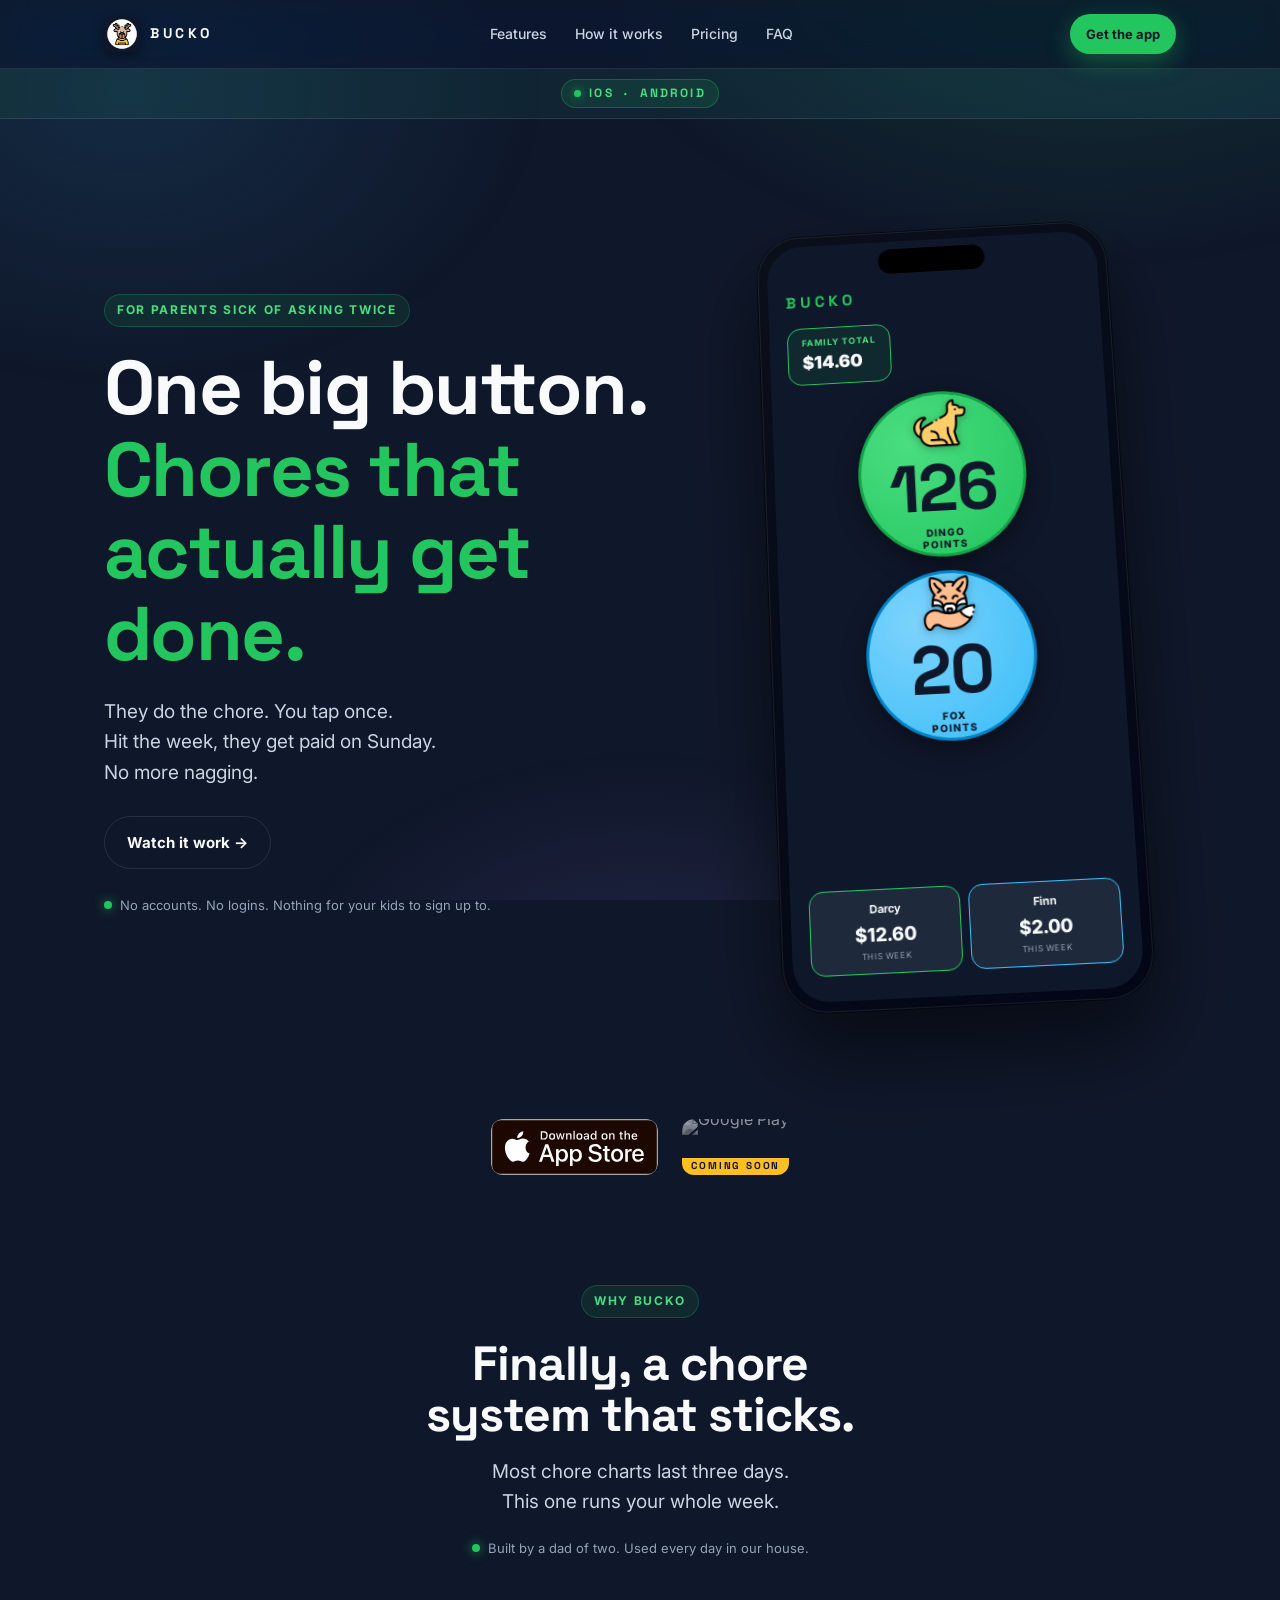
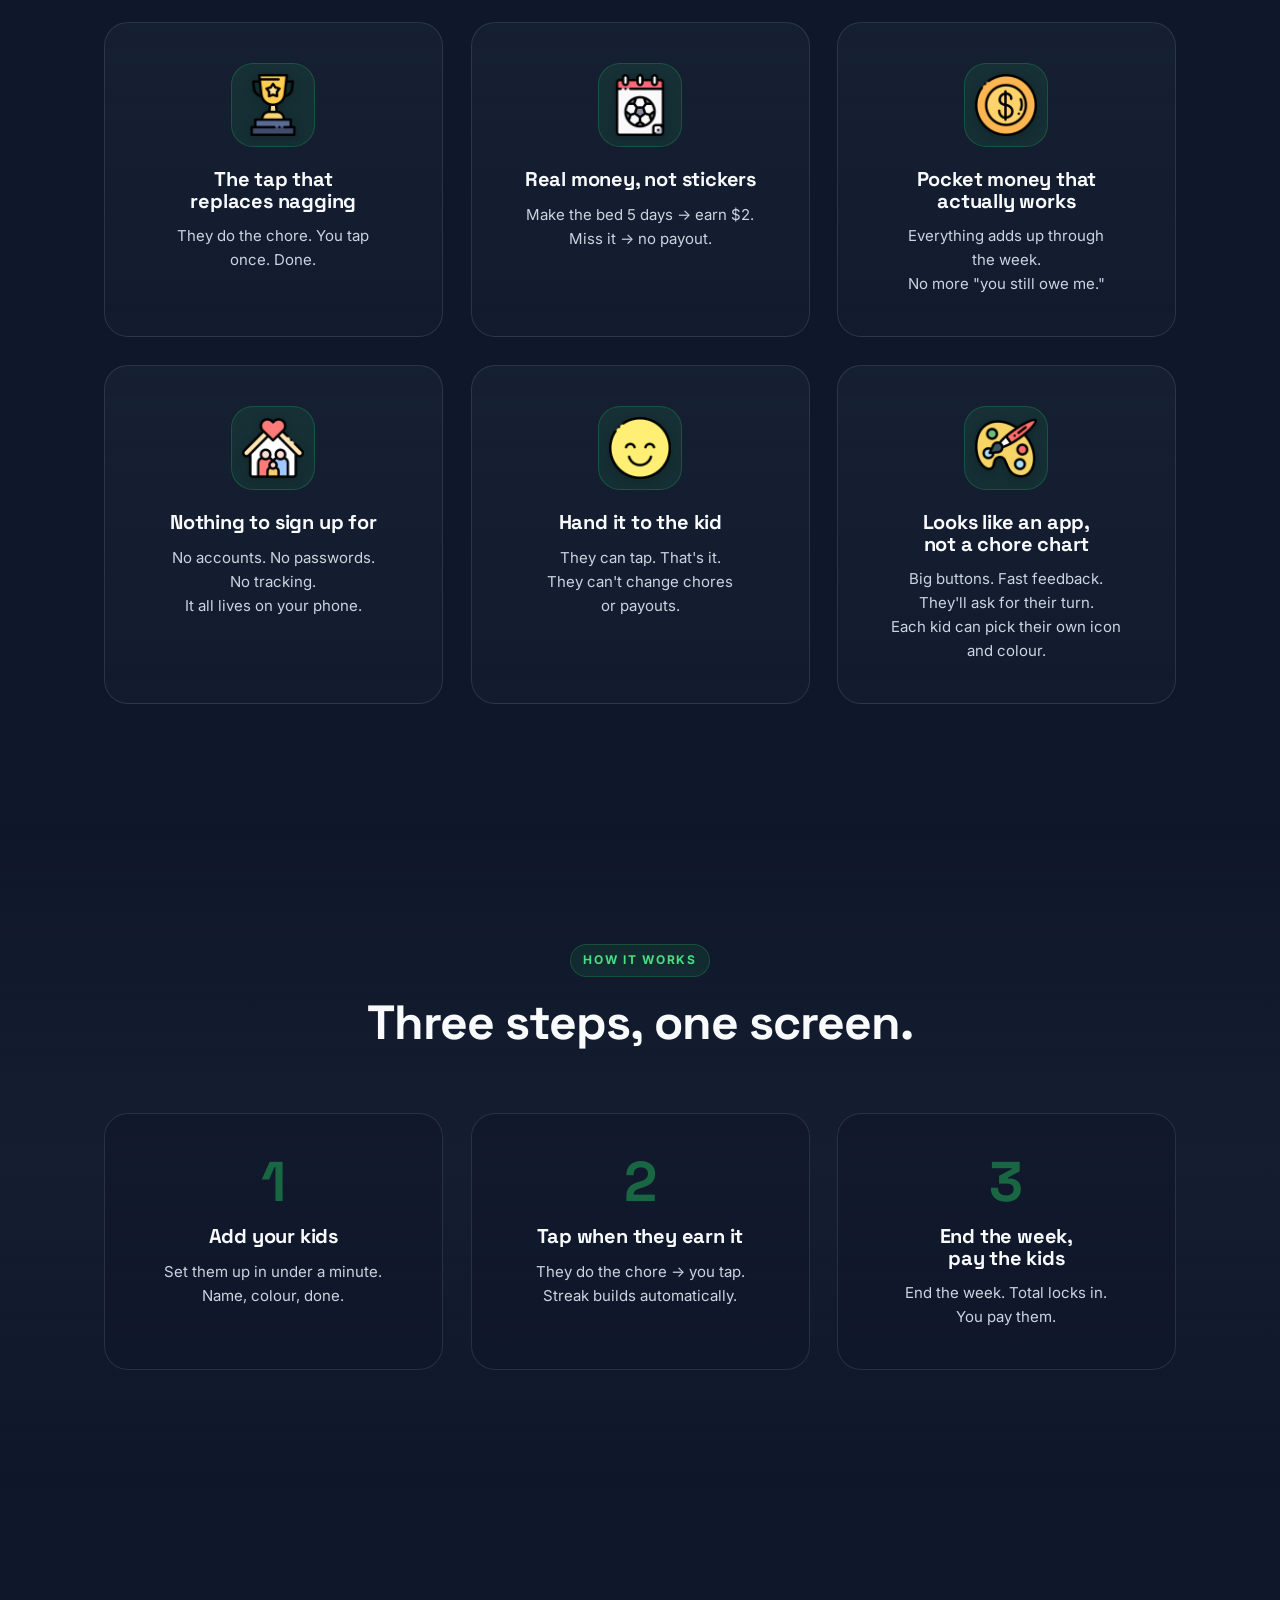
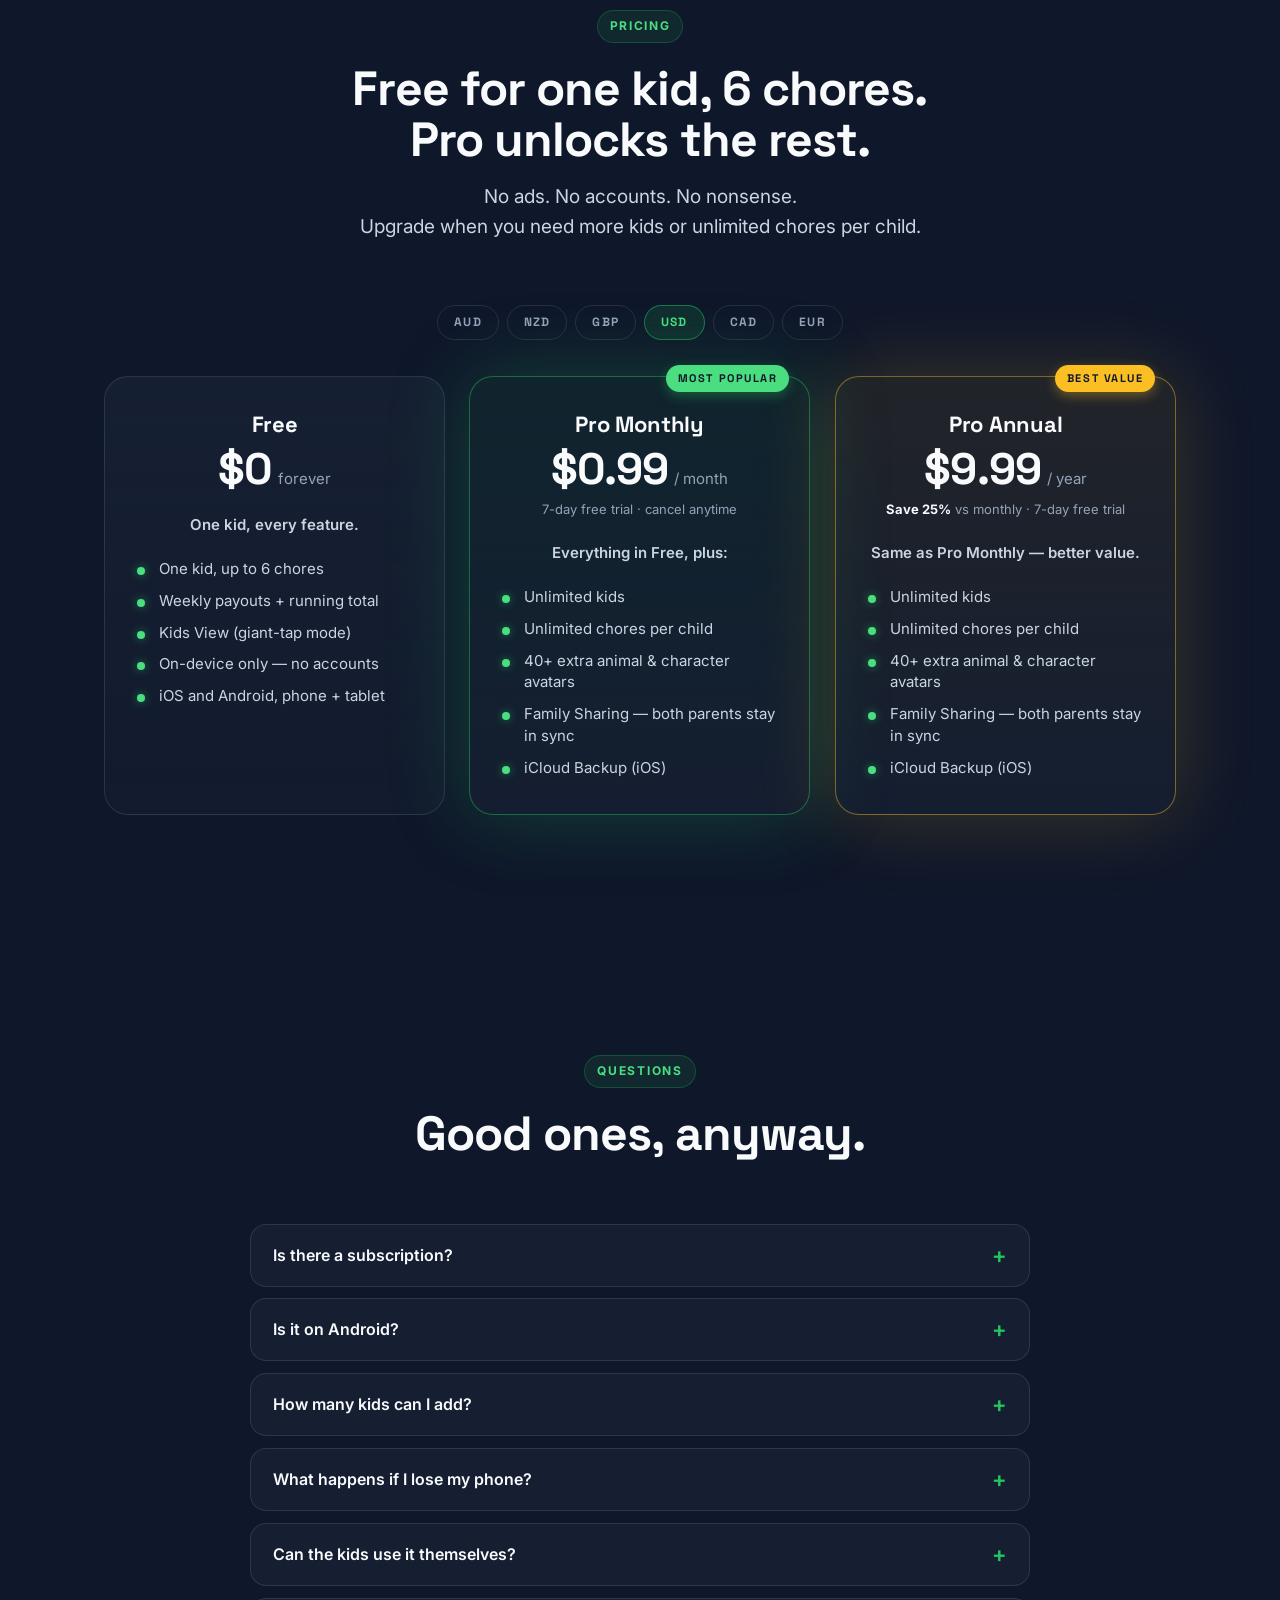
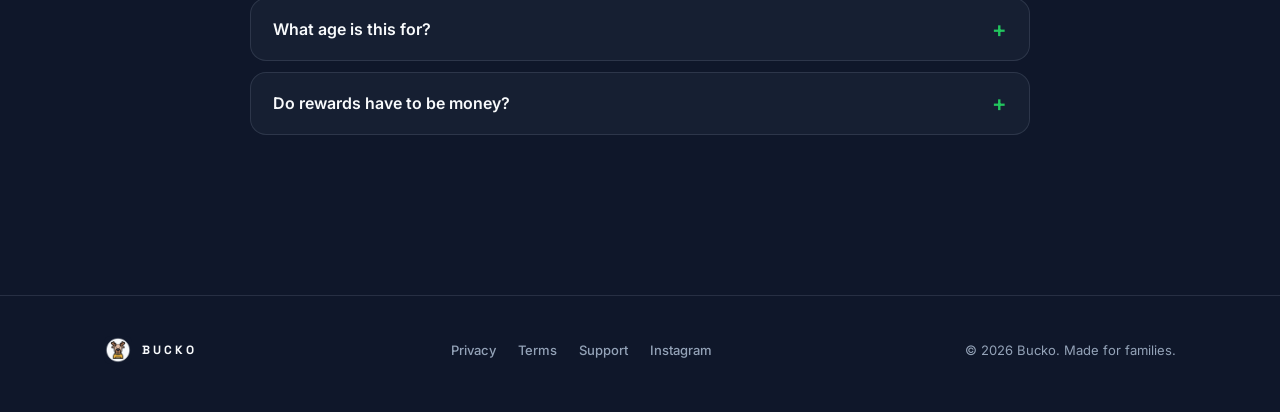
==== index.html @ 143bef23 "Build 17: App Store is live — wire download button to real URL - Hero App Store badge is now a live " ====
<!doctype html>
<html lang="en">
<head>
  <meta charset="utf-8" />
  <meta name="viewport" content="width=device-width,initial-scale=1" />
  <meta name="theme-color" content="#0F172A" />
  <title>Bucko — Kids push back. Bucko makes them line up.</title>
  <meta name="description" content="Kids push back on every chore. Bucko turns the weekly fight into a game they want to play — one giant tap, real pocket money on Sunday, zero nagging." />

  <!-- Open Graph -->
  <meta property="og:title" content="Bucko — Kids push back. Bucko makes them line up." />
  <meta property="og:description" content="Turn the weekly chore fight into a game your kids actually want to play. One tap, real pocket money, no more nagging." />
  <meta property="og:image" content="https://getbucko.com/assets/icon.png" />
  <meta property="og:url" content="https://getbucko.com" />
  <meta property="og:type" content="website" />
  <meta name="twitter:card" content="summary_large_image" />

  <link rel="icon" type="image/png" href="assets/favicon.png" />
  <link rel="apple-touch-icon" href="assets/icon.png" />
  <link rel="preconnect" href="https://fonts.googleapis.com" />
  <link rel="preconnect" href="https://fonts.gstatic.com" crossorigin />
  <link href="https://fonts.googleapis.com/css2?family=Inter:wght@400;500;600;700;800;900&family=Space+Grotesk:wght@600;700&display=swap" rel="stylesheet" />
  <link rel="stylesheet" href="styles.css" />
</head>
<body>
  <header class="nav">
    <div class="wrap nav-inner">
      <a href="#" class="brand">
        <img src="assets/icon.png" alt="" width="36" height="36" />
        <span>BUCKO</span>
      </a>
      <nav class="nav-links" aria-label="Primary">
        <a href="#features">Features</a>
        <a href="#how">How it works</a>
        <a href="#pricing">Pricing</a>
        <a href="#faq">FAQ</a>
      </nav>
      <a href="#download" class="btn btn-primary btn-small">Get the app</a>
    </div>
  </header>

  <!-- iOS + Android pill banner -->
  <div class="platform-strip" aria-label="Available on iOS and Android">
    <div class="wrap platform-strip-inner">
      <span class="platform-pill"><span class="platform-pill-dot"></span>iOS &nbsp;·&nbsp; Android</span>
    </div>
  </div>

  <!-- Hero -->
  <section class="hero">
    <div class="wrap hero-inner">
      <div class="hero-copy reveal">
        <span class="eyebrow">For parents sick of asking twice</span>
        <h1>
          One big button.<br />
          <span class="accent">Chores that actually get done.</span>
        </h1>
        <p class="lede">
          They do the chore. You tap once.<br />
          Hit the week, they get paid on Sunday.<br />
          No more nagging.
        </p>
        <div class="hero-actions">
          <a href="#how" class="btn btn-ghost">Watch it work →</a>
        </div>
        <div class="trust-row">
          <span class="dot"></span>
          <span>No accounts. No logins. Nothing for your kids to sign up to.</span>
        </div>
      </div>

      <div class="hero-visual reveal" aria-hidden="true">
        <div class="phone">
          <div class="phone-notch"></div>
          <div class="phone-screen">
            <div class="phone-brand">BUCKO</div>
            <div class="phone-total">
              <span class="label">Family total</span>
              <span class="amount">$14.60</span>
            </div>

            <div class="big-btn big-btn-a">
              <img class="big-btn-icon" src="assets/ico-dog.png" alt="" aria-hidden="true" />
              <div class="big-btn-count" data-count="126">0</div>
              <div class="big-btn-label">DINGO<br/>POINTS</div>
            </div>
            <div class="big-btn big-btn-b">
              <img class="big-btn-icon" src="assets/ico-fox.png" alt="" aria-hidden="true" />
              <div class="big-btn-count" data-count="20">0</div>
              <div class="big-btn-label">FOX<br/>POINTS</div>
            </div>

            <div class="phone-cards">
              <div class="kid-card kid-card-a">
                <div class="kid-card-head">Darcy</div>
                <div class="kid-card-amt">$12.60</div>
                <div class="kid-card-lbl">this week</div>
              </div>
              <div class="kid-card kid-card-b">
                <div class="kid-card-head">Finn</div>
                <div class="kid-card-amt">$2.00</div>
                <div class="kid-card-lbl">this week</div>
              </div>
            </div>
          </div>
        </div>
      </div>
    </div>

    <div class="wrap hero-badges reveal" id="download">
      <a class="badge-wrap" href="https://bit.ly/4es2STp" target="_blank" rel="noopener" aria-label="Download on the App Store">
        <img class="badge-img" src="assets/appstore-badge.svg" alt="Download on the App Store" height="56" />
      </a>
      <div class="badge-wrap coming" aria-label="Coming soon to Google Play">
        <img class="badge-img" src="https://upload.wikimedia.org/wikipedia/commons/7/78/Google_Play_Store_badge_EN.svg" alt="Google Play" height="56" />
        <div class="coming-banner">COMING SOON</div>
      </div>
    </div>
  </section>

  <!-- Features -->
  <section id="features" class="section features">
    <div class="wrap">
      <div class="section-head reveal">
        <span class="eyebrow">Why Bucko</span>
        <h2>Finally, a chore system that sticks.</h2>
        <p class="lede">
          Most chore charts last three days.<br />
          This one runs your whole week.
        </p>
        <div class="trust-row">
          <span class="dot"></span>
          <span>Built by a dad of two. Used every day in our house.</span>
        </div>
      </div>
      <div class="feature-grid">
        <article class="feature reveal">
          <div class="feature-icon"><img src="assets/ico-trophy.png" alt="" /></div>
          <h3>The tap that replaces nagging</h3>
          <p>They do the chore. You tap once. Done.</p>
        </article>
        <article class="feature reveal">
          <div class="feature-icon"><img src="assets/ico-calendar.png" alt="" /></div>
          <h3>Real money, not stickers</h3>
          <p>Make the bed 5 days → earn $2.<br />Miss it → no payout.</p>
        </article>
        <article class="feature reveal">
          <div class="feature-icon"><img src="assets/ico-coin.png" alt="" /></div>
          <h3>Pocket money that actually works</h3>
          <p>Everything adds up through the week.<br />No more "you still owe me."</p>
        </article>
        <article class="feature reveal">
          <div class="feature-icon"><img src="assets/ico-home.png" alt="" /></div>
          <h3>Nothing to sign up for</h3>
          <p>No accounts. No passwords. No tracking.<br />It all lives on your phone.</p>
        </article>
        <article class="feature reveal">
          <div class="feature-icon"><img src="assets/ico-happy.png" alt="" /></div>
          <h3>Hand it to the kid</h3>
          <p>They can tap. That's it.<br />They can't change chores or payouts.</p>
        </article>
        <article class="feature reveal">
          <div class="feature-icon"><img src="assets/ico-art.png" alt="" /></div>
          <h3>Looks like an app, not a chore chart</h3>
          <p>Big buttons. Fast feedback.<br />They'll ask for their turn.<br />Each kid can pick their own icon and colour.</p>
        </article>
      </div>
    </div>
  </section>

  <!-- How it works -->
  <section id="how" class="section how">
    <div class="wrap">
      <div class="section-head reveal">
        <span class="eyebrow">How it works</span>
        <h2>Three steps, one screen.</h2>
      </div>

      <div class="steps">
        <div class="step reveal">
          <div class="step-num">1</div>
          <h3>Add your kids</h3>
          <p>Set them up in under a minute.<br />Name, colour, done.</p>
        </div>
        <div class="step reveal">
          <div class="step-num">2</div>
          <h3>Tap when they earn it</h3>
          <p>They do the chore → you tap.<br />Streak builds automatically.</p>
        </div>
        <div class="step reveal">
          <div class="step-num">3</div>
          <h3>End the week, pay the kids</h3>
          <p>End the week. Total locks in.<br />You pay them.</p>
        </div>
      </div>
    </div>
  </section>

  <!-- Pricing -->
  <section id="pricing" class="section pricing">
    <div class="wrap">
      <div class="section-head reveal">
        <span class="eyebrow">Pricing</span>
        <h2>Free for one kid, 6 chores. Pro unlocks the rest.</h2>
        <p class="lede">No ads. No accounts. No nonsense.<br />Upgrade when you need more kids or unlimited chores per child.</p>
      </div>
      <div class="currency-picker" id="currency-picker" role="group" aria-label="Select currency">
        <button class="currency-btn" data-currency="AUD">AUD</button>
        <button class="currency-btn" data-currency="NZD">NZD</button>
        <button class="currency-btn" data-currency="GBP">GBP</button>
        <button class="currency-btn" data-currency="USD">USD</button>
        <button class="currency-btn" data-currency="CAD">CAD</button>
        <button class="currency-btn" data-currency="EUR">EUR</button>
      </div>
      <div class="price-grid price-grid-3">
        <article class="price-card reveal">
          <div class="price-card-head">
            <h3>Free</h3>
            <div class="price">
              <span class="price-amount">$0</span>
              <span class="price-period">forever</span>
            </div>
          </div>
          <p class="price-lede">One kid, every feature.</p>
          <ul class="price-list">
            <li>One kid, up to 6 chores</li>
            <li>Weekly payouts + running total</li>
            <li>Kids View (giant-tap mode)</li>
            <li>On-device only — no accounts</li>
            <li>iOS and Android, phone + tablet</li>
          </ul>
        </article>
        <article class="price-card price-card-featured reveal">
          <span class="price-badge">Most popular</span>
          <div class="price-card-head">
            <h3>Pro Monthly</h3>
            <div class="price">
              <span class="price-amount" id="price-monthly">A$1.99</span>
              <span class="price-period">/ month</span>
            </div>
            <div class="price-alt">7-day free trial · cancel anytime</div>
          </div>
          <p class="price-lede">Everything in Free, plus:</p>
          <ul class="price-list">
            <li>Unlimited kids</li>
            <li>Unlimited chores per child</li>
            <li>40+ extra animal &amp; character avatars</li>
            <li>Family Sharing — both parents stay in sync</li>
            <li>iCloud Backup (iOS)</li>
          </ul>
        </article>
        <article class="price-card price-card-value reveal">
          <span class="price-badge price-badge-value">Best value</span>
          <div class="price-card-head">
            <h3>Pro Annual</h3>
            <div class="price">
              <span class="price-amount" id="price-annual">A$17.99</span>
              <span class="price-period">/ year</span>
            </div>
            <div class="price-alt"><strong>Save 25%</strong> vs monthly · 7-day free trial</div>
          </div>
          <p class="price-lede">Same as Pro Monthly — better value.</p>
          <ul class="price-list">
            <li>Unlimited kids</li>
            <li>Unlimited chores per child</li>
            <li>40+ extra animal &amp; character avatars</li>
            <li>Family Sharing — both parents stay in sync</li>
            <li>iCloud Backup (iOS)</li>
          </ul>
        </article>
      </div>
    </div>
  </section>

  <!-- FAQ -->
  <section id="faq" class="section faq">
    <div class="wrap">
      <div class="section-head reveal">
        <span class="eyebrow">Questions</span>
        <h2>Good ones, anyway.</h2>
      </div>
      <div class="faq-list">
        <details class="faq-item reveal">
          <summary>Is there a subscription?</summary>
          <p>Free plan covers one kid and up to 6 chores — no ads, no trial countdown, no account. <strong>Bucko Pro</strong> unlocks unlimited kids and unlimited chores for <strong><span id="faq-price-monthly">A$1.99/month</span></strong> or <strong><span id="faq-price-annual">A$17.99/year</span></strong> with a 7-day free trial. Cancel anytime.</p>
        </details>
        <details class="faq-item reveal">
          <summary>Is it on Android?</summary>
          <p>Yes — iOS and Android ship at the same time. Same app, same features, same on-device-only data. Tablets too.</p>
        </details>
        <details class="faq-item reveal">
          <summary>How many kids can I add?</summary>
          <p>One on Free, unlimited on Pro. The layout adapts — one kid gets a huge central button, two stack side by side, three-plus go to a grid.</p>
        </details>
        <details class="faq-item reveal">
          <summary>What happens if I lose my phone?</summary>
          <p>Back up to a file any time and restore on a new phone. iCloud (iOS) and Google Drive (Android) sync is on the way for Pro — family data travels automatically.</p>
        </details>
        <details class="faq-item reveal">
          <summary>Can the kids use it themselves?</summary>
          <p>Yes — Kids View turns the phone into two giant tap-targets. They can't change chores or payouts. One tap puts you back in control.</p>
        </details>
        <details class="faq-item reveal">
          <summary>What age is this for?</summary>
          <p>Best for kids roughly 4 to 13.</p>
        </details>
        <details class="faq-item reveal">
          <summary>Do rewards have to be money?</summary>
          <p>No. Points can be anything.<br />Money, screen time, treats.</p>
        </details>
      </div>
    </div>
  </section>

  <footer class="footer">
    <div class="wrap footer-inner">
      <div class="footer-brand">
        <img src="assets/icon.png" alt="" width="28" height="28" />
        <span>BUCKO</span>
      </div>
      <nav class="footer-links" aria-label="Legal">
        <a href="/privacy/">Privacy</a>
        <a href="/terms/">Terms</a>
        <a href="/support/">Support</a>
        <a href="https://www.instagram.com/bucko.app" target="_blank" rel="noopener">Instagram</a>
      </nav>
      <div class="footer-meta">
        <span>© <span id="year">2026</span> Bucko. Made for families.</span>
      </div>
    </div>
  </footer>

  <script src="script.js"></script>
</body>
</html>
---- styles.css ----
/* ─── Design tokens ──────────────────────────────────────────────────── */
:root {
  --navy: #0F172A;
  --navy-2: #1E293B;
  --navy-3: #334155;
  --green: #22C55E;
  --green-dark: #16A34A;
  --green-light: #4ADE80;
  --sky: #38BDF8;
  --amber: #FBBF24;
  --pink: #F472B6;
  --purple: #A78BFA;
  --orange: #FB923C;
  --text: #F8FAFC;
  --text-dim: #CBD5E1;
  --text-dim-2: #94A3B8;
  --surface: #1E293B;
  --surface-2: #334155;
  --border: rgba(148, 163, 184, 0.18);

  --radius-sm: 10px;
  --radius: 16px;
  --radius-lg: 24px;
  --radius-xl: 32px;

  --shadow-md: 0 10px 30px rgba(0,0,0,0.25);
  --shadow-lg: 0 20px 60px rgba(0,0,0,0.4);
  --shadow-glow: 0 0 80px rgba(34,197,94,0.25);

  --wrap: 1120px;

  --font-body: 'Inter', -apple-system, BlinkMacSystemFont, 'Segoe UI', system-ui, sans-serif;
  --font-display: 'Space Grotesk', 'Inter', system-ui, sans-serif;
}

/* ─── Reset / base ───────────────────────────────────────────────────── */
* { box-sizing: border-box; }
html { -webkit-text-size-adjust: 100%; scroll-behavior: smooth; }
body {
  margin: 0;
  background: var(--navy);
  color: var(--text);
  font-family: var(--font-body);
  font-weight: 400;
  line-height: 1.55;
  -webkit-font-smoothing: antialiased;
  -moz-osx-font-smoothing: grayscale;
  overflow-x: hidden;
}
img { display: block; max-width: 100%; }
a { color: inherit; text-decoration: none; }
button { font: inherit; cursor: pointer; border: 0; background: none; color: inherit; }

.wrap { max-width: var(--wrap); margin: 0 auto; padding: 0 24px; }

/* Animated gradient backdrop */
body::before {
  content: "";
  position: fixed;
  inset: 0;
  background:
    radial-gradient(900px 600px at 85% -10%, rgba(34,197,94,0.18), transparent 60%),
    radial-gradient(700px 500px at 10% 10%, rgba(56,189,248,0.12), transparent 60%),
    radial-gradient(600px 400px at 50% 110%, rgba(167,139,250,0.12), transparent 60%);
  z-index: -1;
  pointer-events: none;
  animation: drift 22s ease-in-out infinite alternate;
}
@keyframes drift {
  0%   { transform: translate3d(0, 0, 0); }
  100% { transform: translate3d(-40px, -20px, 0); }
}

/* ─── Typography ─────────────────────────────────────────────────────── */
h1, h2, h3 {
  font-family: var(--font-display);
  font-weight: 700;
  letter-spacing: -0.02em;
  line-height: 1.08;
  margin: 0;
  text-wrap: balance;
}
h1 { font-size: clamp(40px, 7vw, 76px); font-weight: 800; }
h2 { font-size: clamp(32px, 4.6vw, 48px); }
h3 { font-size: 20px; font-weight: 700; letter-spacing: -0.01em; }
p  { margin: 0; text-wrap: pretty; }
.lede { font-size: clamp(16px, 1.6vw, 19px); color: var(--text-dim); max-width: 60ch; text-wrap: pretty; }

.eyebrow {
  display: inline-block;
  font-family: var(--font-body);
  font-size: 12px;
  font-weight: 700;
  text-transform: uppercase;
  letter-spacing: 0.14em;
  color: var(--green-light);
  background: rgba(34,197,94,0.1);
  border: 1px solid rgba(34,197,94,0.25);
  padding: 6px 12px;
  border-radius: 999px;
  margin-bottom: 20px;
}
.accent { color: var(--green); }

/* ─── Nav ────────────────────────────────────────────────────────────── */
.nav {
  position: sticky;
  top: 0;
  z-index: 20;
  backdrop-filter: saturate(180%) blur(14px);
  -webkit-backdrop-filter: saturate(180%) blur(14px);
  background: rgba(15, 23, 42, 0.65);
  border-bottom: 1px solid var(--border);
}
.nav-inner {
  display: flex;
  align-items: center;
  justify-content: space-between;
  padding-top: 14px;
  padding-bottom: 14px;
  gap: 24px;
}
.brand {
  display: inline-flex;
  align-items: center;
  gap: 10px;
  font-family: var(--font-display);
  font-weight: 800;
  letter-spacing: 0.25em;
  font-size: 14px;
}
.brand img { border-radius: 8px; box-shadow: 0 4px 12px rgba(0,0,0,0.4); }
.nav-links {
  display: flex;
  gap: 28px;
  font-size: 14px;
  font-weight: 500;
  color: var(--text-dim);
}
.nav-links a:hover { color: var(--text); }
@media (max-width: 720px) {
  .nav-links { display: none; }
}

/* ─── Buttons ────────────────────────────────────────────────────────── */
.btn {
  display: inline-flex;
  align-items: center;
  justify-content: center;
  gap: 8px;
  padding: 14px 22px;
  font-weight: 700;
  font-size: 15px;
  border-radius: 999px;
  transition: transform 140ms ease, box-shadow 140ms ease, background 140ms ease, color 140ms ease;
  white-space: nowrap;
}
.btn-primary {
  background: var(--green);
  color: var(--navy);
  box-shadow: 0 8px 24px rgba(34,197,94,0.35);
}
.btn-primary:hover {
  transform: translateY(-1px);
  box-shadow: 0 12px 32px rgba(34,197,94,0.5);
  background: var(--green-light);
}
.btn-ghost {
  background: transparent;
  color: var(--text);
  border: 1px solid var(--border);
}
.btn-ghost:hover { background: rgba(255,255,255,0.04); border-color: rgba(255,255,255,0.2); }
.btn-small { padding: 10px 16px; font-size: 13px; }

/* ─── Hero ───────────────────────────────────────────────────────────── */
.hero { padding: clamp(40px, 8vw, 96px) 0 0; }
.hero-inner {
  display: grid;
  grid-template-columns: 1.1fr 0.9fr;
  gap: clamp(32px, 5vw, 80px);
  align-items: center;
}
@media (max-width: 900px) {
  .hero-inner { grid-template-columns: 1fr; }
}
.hero-actions {
  display: flex;
  gap: 12px;
  margin-top: 28px;
  flex-wrap: wrap;
}
.trust-row {
  display: flex;
  align-items: center;
  gap: 8px;
  margin-top: 26px;
  font-size: 13px;
  color: var(--text-dim-2);
}
.section-head .trust-row {
  justify-content: center;
  margin: 22px auto 0;
}
.trust-row .dot {
  width: 8px; height: 8px; border-radius: 50%;
  background: var(--green);
  box-shadow: 0 0 12px rgba(34,197,94,0.8);
  animation: pulse 2s ease-in-out infinite;
}
@keyframes pulse {
  0%, 100% { opacity: 1; transform: scale(1); }
  50% { opacity: 0.6; transform: scale(1.2); }
}
.hero-copy .lede { margin-top: 22px; line-height: 1.6; }

/* Phone mockup */
.hero-visual {
  display: flex;
  justify-content: center;
  perspective: 1200px;
}
.phone {
  position: relative;
  width: min(360px, 85vw);
  aspect-ratio: 9 / 19.5;
  background: linear-gradient(145deg, #0a0f1a 0%, #020617 100%);
  border-radius: 44px;
  padding: 10px;
  box-shadow:
    0 40px 80px rgba(0,0,0,0.55),
    inset 0 0 0 1px rgba(255,255,255,0.08),
    0 0 0 1px rgba(0,0,0,0.6);
  transform: rotate3d(1, -0.2, 0, 6deg) rotate(-3deg);
  transition: transform 600ms cubic-bezier(.2,.8,.2,1);
}
.phone:hover { transform: rotate3d(1, -0.2, 0, 2deg) rotate(-1deg); }
.phone-notch {
  position: absolute;
  top: 18px;
  left: 50%;
  transform: translateX(-50%);
  width: 110px;
  height: 26px;
  background: #000;
  border-radius: 999px;
  z-index: 3;
}
.phone-screen {
  position: relative;
  width: 100%;
  height: 100%;
  background: var(--navy);
  border-radius: 36px;
  padding: 48px 18px 24px;
  overflow: hidden;
  display: flex;
  flex-direction: column;
  gap: 14px;
}
.phone-brand {
  font-family: var(--font-display);
  font-weight: 800;
  font-size: 16px;
  letter-spacing: 0.25em;
  color: var(--green);
}
.phone-total {
  display: inline-flex;
  flex-direction: column;
  padding: 8px 14px;
  border-radius: 14px;
  border: 1px solid var(--green);
  background: rgba(34,197,94,0.1);
  align-self: flex-start;
}
.phone-total .label {
  font-size: 9px;
  font-weight: 700;
  text-transform: uppercase;
  letter-spacing: 0.1em;
  color: var(--green-light);
}
.phone-total .amount { font-size: 18px; font-weight: 900; }

.big-btn {
  position: relative;
  align-self: center;
  width: 170px; height: 170px;
  border-radius: 50%;
  display: flex;
  flex-direction: column;
  align-items: center;
  justify-content: center;
  text-align: center;
  color: var(--navy);
  box-shadow: 0 8px 24px rgba(0,0,0,0.4);
  animation: breathe 4s ease-in-out infinite;
  overflow: hidden;
}
.big-btn-a {
  background: radial-gradient(circle at 30% 30%, var(--green-light), var(--green));
  border: 3px solid var(--green-dark);
}
.big-btn-b {
  background: radial-gradient(circle at 30% 30%, #7dd3fc, var(--sky));
  border: 3px solid #0284C7;
  animation-delay: 2s;
}
.big-btn-icon { width: 54px; height: 54px; object-fit: contain; margin-bottom: 6px; filter: drop-shadow(0 2px 4px rgba(0,0,0,0.25)); }
.big-btn-count {
  font-family: var(--font-display);
  font-weight: 900;
  font-size: 68px;
  line-height: 1;
  letter-spacing: -0.02em;
}
.big-btn-label {
  font-size: 10px;
  font-weight: 800;
  letter-spacing: 0.1em;
  line-height: 1.15;
  margin-top: 6px;
}
@keyframes breathe {
  0%, 100% { transform: scale(1); }
  50% { transform: scale(1.03); }
}

.phone-cards {
  margin-top: auto;
  display: grid;
  grid-template-columns: 1fr 1fr;
  gap: 8px;
}
.kid-card {
  background: var(--navy-2);
  border: 1px solid var(--border);
  border-radius: 14px;
  padding: 10px 8px;
  text-align: center;
}
.kid-card-a { border-color: var(--green); }
.kid-card-b { border-color: var(--sky); }
.kid-card-head { font-size: 11px; font-weight: 700; color: var(--text); }
.kid-card-amt { font-size: 18px; font-weight: 800; margin-top: 2px; }
.kid-card-lbl { font-size: 8px; color: var(--text-dim-2); text-transform: uppercase; letter-spacing: 0.08em; }

/* ─── Sections ───────────────────────────────────────────────────────── */
.section { padding: clamp(60px, 10vw, 120px) 0; }
#features.section { padding-top: 0; }
.section-head {
  text-align: center;
  max-width: 720px;
  margin: 0 auto clamp(40px, 6vw, 64px);
}
.section-head .lede { margin: 16px auto 0; }

/* Features */
.feature-grid {
  display: grid;
  grid-template-columns: repeat(3, 1fr);
  gap: 28px;
}
@media (max-width: 960px) {
  .feature-grid { grid-template-columns: repeat(2, 1fr); }
}
@media (max-width: 640px) {
  .feature-grid { grid-template-columns: 1fr; gap: 20px; }
}
.feature {
  background: linear-gradient(180deg, rgba(30,41,59,0.5) 0%, rgba(30,41,59,0.25) 100%);
  border: 1px solid var(--border);
  border-radius: var(--radius-lg);
  padding: 40px 28px;
  text-align: center;
  display: flex;
  flex-direction: column;
  align-items: center;
  transition: transform 240ms ease, border-color 240ms ease, background 240ms ease;
}
.feature:hover {
  transform: translateY(-4px);
  border-color: rgba(34,197,94,0.35);
  background: linear-gradient(180deg, rgba(34,197,94,0.06) 0%, rgba(30,41,59,0.4) 100%);
}
.feature-icon {
  width: 84px; height: 84px;
  border-radius: 22px;
  display: inline-flex;
  align-items: center;
  justify-content: center;
  background: rgba(34,197,94,0.1);
  border: 1px solid rgba(34,197,94,0.25);
  margin-bottom: 22px;
  padding: 10px;
}
.feature-icon img { width: 100%; height: 100%; object-fit: contain; display: block; filter: drop-shadow(0 2px 4px rgba(0,0,0,0.2)); }
.feature h3 { margin-bottom: 12px; max-width: 20ch; }
.feature p { color: var(--text-dim); font-size: 15px; max-width: 28ch; line-height: 1.6; }

/* How it works */
.how { background: linear-gradient(180deg, transparent 0%, rgba(30,41,59,0.4) 50%, transparent 100%); }
.steps {
  display: grid;
  grid-template-columns: repeat(3, 1fr);
  gap: 28px;
  counter-reset: step;
}
@media (max-width: 800px) {
  .steps { grid-template-columns: 1fr; gap: 20px; }
}
.step {
  position: relative;
  padding: 40px 32px;
  background: rgba(15,23,42,0.6);
  border: 1px solid var(--border);
  border-radius: var(--radius-lg);
  text-align: center;
  display: flex;
  flex-direction: column;
  align-items: center;
}
.step-num {
  font-family: var(--font-display);
  font-size: 56px;
  font-weight: 800;
  line-height: 1;
  color: var(--green);
  opacity: 0.45;
  margin-bottom: 16px;
}
.step h3 { margin-bottom: 12px; max-width: 18ch; }
.step p { color: var(--text-dim); font-size: 15px; max-width: 26ch; line-height: 1.6; }

/* Pricing */
.price-grid {
  display: grid;
  grid-template-columns: repeat(2, 1fr);
  gap: 24px;
  max-width: 880px;
  margin: 0 auto;
}
.price-grid-3 {
  grid-template-columns: repeat(3, 1fr);
  max-width: 1080px;
}
@media (max-width: 960px) {
  .price-grid-3 { grid-template-columns: 1fr; max-width: 520px; }
}
@media (max-width: 720px) {
  .price-grid { grid-template-columns: 1fr; }
}
.price-card {
  position: relative;
  background: linear-gradient(180deg, rgba(30,41,59,0.5) 0%, rgba(30,41,59,0.25) 100%);
  border: 1px solid var(--border);
  border-radius: var(--radius-lg);
  padding: 36px 32px;
  display: flex;
  flex-direction: column;
  gap: 22px;
  transition: transform 240ms ease, border-color 240ms ease;
}
.price-card-head { text-align: center; }
.price-card-head .price { justify-content: center; }
.price-card .price-lede { text-align: center; }
.price-card:hover {
  transform: translateY(-4px);
  border-color: rgba(34,197,94,0.35);
}
.price-card-featured {
  border-color: rgba(34,197,94,0.45);
  background: linear-gradient(180deg, rgba(34,197,94,0.08) 0%, rgba(30,41,59,0.4) 100%);
  box-shadow: var(--shadow-glow);
}
.price-card-value {
  border-color: rgba(251,191,36,0.45);
  background: linear-gradient(180deg, rgba(251,191,36,0.08) 0%, rgba(30,41,59,0.4) 100%);
  box-shadow: 0 0 80px rgba(251,191,36,0.2);
}
.price-badge {
  position: absolute;
  top: -12px; right: 20px;
  font-family: var(--font-display);
  font-weight: 700;
  font-size: 11px;
  letter-spacing: 0.14em;
  text-transform: uppercase;
  color: var(--navy);
  background: var(--green-light);
  padding: 5px 12px;
  border-radius: 999px;
  box-shadow: 0 4px 12px rgba(34,197,94,0.35);
}
.price-badge-value {
  background: var(--amber);
  box-shadow: 0 4px 12px rgba(251,191,36,0.35);
}
.price-card h3 {
  font-size: 22px;
  font-family: var(--font-display);
  margin: 0 0 10px;
}
.price {
  display: flex;
  align-items: baseline;
  gap: 6px;
}
.price-amount {
  font-family: var(--font-display);
  font-weight: 800;
  font-size: 44px;
  letter-spacing: -0.02em;
  line-height: 1;
}
.price-period {
  font-size: 15px;
  color: var(--text-dim-2);
}
.price-alt {
  margin-top: 8px;
  font-size: 13px;
  color: var(--text-dim-2);
}
.price-alt strong { color: var(--text); font-weight: 700; }
.price-lede {
  color: var(--text-dim);
  font-size: 15px;
  font-weight: 600;
}
.price-list {
  list-style: none;
  padding: 0;
  margin: 0;
  display: flex;
  flex-direction: column;
  gap: 10px;
}
.price-list li {
  color: var(--text-dim);
  font-size: 15px;
  padding-left: 22px;
  position: relative;
  line-height: 1.45;
}
.price-list li::before {
  content: "";
  position: absolute;
  left: 0; top: 9px;
  width: 8px; height: 8px;
  border-radius: 50%;
  background: var(--green-light);
  box-shadow: 0 0 8px rgba(34,197,94,0.6);
}

/* Hero store badges */
.hero-badges {
  margin-top: clamp(78px, 10vw, 124px);
  margin-bottom: clamp(64px, 9vw, 110px);
  display: flex;
  justify-content: center;
  align-items: center;
  gap: 24px;
  flex-wrap: wrap;
}
.badge-wrap {
  position: relative;
  display: inline-block;
  border-radius: 12px;
  overflow: hidden;
  line-height: 0;
}
.badge-img {
  height: 56px;
  width: auto;
  display: block;
}
.coming .badge-img {
  filter: grayscale(1);
  opacity: 0.55;
}
.coming-banner {
  position: absolute;
  bottom: 0;
  left: 0;
  right: 0;
  background: var(--amber);
  color: var(--navy);
  font-family: var(--font-display);
  font-size: 10px;
  font-weight: 800;
  letter-spacing: 0.18em;
  text-align: center;
  padding: 3px 0 4px;
  line-height: 1;
}

/* FAQ */
.faq-list {
  max-width: 780px;
  margin: 0 auto;
  display: flex;
  flex-direction: column;
  gap: 12px;
}
.faq-item {
  background: rgba(30,41,59,0.5);
  border: 1px solid var(--border);
  border-radius: var(--radius);
  padding: 0 22px;
  transition: border-color 160ms ease;
}
.faq-item[open] { border-color: rgba(34,197,94,0.35); }
.faq-item summary {
  padding: 18px 0;
  font-weight: 600;
  cursor: pointer;
  list-style: none;
  position: relative;
  padding-right: 32px;
}
.faq-item summary::-webkit-details-marker { display: none; }
.faq-item summary::after {
  content: "+";
  position: absolute;
  right: 0;
  top: 50%;
  transform: translateY(-50%);
  font-size: 22px;
  color: var(--green);
  transition: transform 200ms ease;
  line-height: 1;
}
.faq-item[open] summary::after { content: "−"; }
.faq-item p {
  padding-bottom: 20px;
  color: var(--text-dim);
  font-size: 15px;
  margin: 0;
}

/* Footer */
.footer { padding: 40px 0 48px; border-top: 1px solid var(--border); margin-top: 40px; }
.footer-inner {
  display: flex;
  justify-content: space-between;
  align-items: center;
  gap: 16px;
  flex-wrap: wrap;
}
.footer-brand {
  display: inline-flex;
  align-items: center;
  gap: 10px;
  font-family: var(--font-display);
  font-weight: 800;
  letter-spacing: 0.25em;
  font-size: 12px;
}
.footer-brand img { border-radius: 6px; }
.footer-meta { font-size: 13px; color: var(--text-dim-2); }

/* ─── Reveal on scroll ───────────────────────────────────────────────── */
.reveal {
  opacity: 0;
  transform: translateY(24px);
  transition: opacity 700ms cubic-bezier(.2,.8,.2,1), transform 700ms cubic-bezier(.2,.8,.2,1);
  will-change: opacity, transform;
}
.reveal.in {
  opacity: 1;
  transform: translateY(0);
}

@media (prefers-reduced-motion: reduce) {
  *, *::before, *::after { animation-duration: 0.001ms !important; transition: none !important; }
  .reveal { opacity: 1; transform: none; }
}

/* ─── Platform strip (iOS + Android banner under nav) ───────────────── */
.platform-strip {
  background: linear-gradient(90deg, rgba(34,197,94,0.08), rgba(56,189,248,0.08));
  border-bottom: 1px solid var(--border);
}
.platform-strip-inner {
  display: flex;
  align-items: center;
  justify-content: center;
  gap: 16px;
  padding: 10px 24px;
  flex-wrap: wrap;
  text-align: center;
}
.platform-pill {
  display: inline-flex;
  align-items: center;
  gap: 8px;
  font-family: var(--font-display);
  font-weight: 700;
  font-size: 12px;
  letter-spacing: 0.18em;
  color: var(--green-light);
  background: rgba(34,197,94,0.12);
  border: 1px solid rgba(34,197,94,0.3);
  padding: 4px 12px;
  border-radius: 999px;
  text-transform: uppercase;
}
.platform-pill-dot {
  width: 7px; height: 7px; border-radius: 50%;
  background: var(--green);
  box-shadow: 0 0 8px rgba(34,197,94,0.8);
  animation: pulse 2s ease-in-out infinite;
}
.platform-strip-text {
  font-size: 13px;
  color: var(--text-dim);
}
@media (max-width: 600px) {
  .platform-strip-text { display: none; }
}

/* ─── Footer extension (legal links) ────────────────────────────────── */
.footer-links {
  display: flex;
  gap: 22px;
  font-size: 13px;
}
.footer-links a {
  color: var(--text-dim-2);
  font-weight: 500;
  transition: color 140ms ease;
}
.footer-links a:hover { color: var(--text); }

/* ─── Currency picker ───────────────────────────────────────────────── */
.currency-picker {
  display: flex;
  justify-content: center;
  gap: 8px;
  flex-wrap: wrap;
  margin-bottom: 36px;
}
.currency-btn {
  padding: 7px 16px;
  font-family: var(--font-display);
  font-weight: 700;
  font-size: 12px;
  letter-spacing: 0.1em;
  border: 1px solid var(--border);
  border-radius: 999px;
  background: transparent;
  color: var(--text-dim-2);
  cursor: pointer;
  transition: border-color 140ms ease, color 140ms ease, background 140ms ease;
}
.currency-btn:hover {
  border-color: rgba(34,197,94,0.4);
  color: var(--text);
}
.currency-btn.active {
  background: rgba(34,197,94,0.12);
  border-color: rgba(34,197,94,0.5);
  color: var(--green-light);
}

/* ─── Doc pages (privacy, terms, support) ───────────────────────────── */
.doc-page {
  padding: clamp(40px, 6vw, 80px) 0 clamp(40px, 6vw, 80px);
}
.doc-page .wrap { max-width: 780px; }

.doc-head {
  text-align: left;
  border-bottom: 1px solid var(--border);
  padding-bottom: 28px;
  margin-bottom: 36px;
}
.doc-head h1 {
  font-size: clamp(32px, 5vw, 52px);
  margin-bottom: 8px;
}
.doc-head .doc-meta {
  font-size: 13px;
  color: var(--text-dim-2);
  letter-spacing: 0.04em;
}

.doc-body h2 {
  font-size: clamp(22px, 2.4vw, 28px);
  margin-top: 44px;
  margin-bottom: 14px;
  color: var(--text);
}
.doc-body h3 {
  font-size: 18px;
  margin-top: 28px;
  margin-bottom: 10px;
  color: var(--text);
}
.doc-body p {
  color: var(--text-dim);
  margin-bottom: 14px;
  font-size: 16px;
}
.doc-body ul, .doc-body ol {
  color: var(--text-dim);
  margin: 0 0 16px;
  padding-left: 22px;
}
.doc-body li { margin-bottom: 6px; }
.doc-body strong { color: var(--text); font-weight: 600; }
.doc-body code {
  background: var(--surface);
  padding: 2px 6px;
  border-radius: 6px;
  font-size: 0.92em;
  color: var(--green-light);
  border: 1px solid var(--border);
}
.doc-body a {
  color: var(--green-light);
  text-decoration: underline;
  text-underline-offset: 3px;
  text-decoration-thickness: 1px;
}
.doc-body a:hover { color: var(--green); }

.doc-callout {
  background: linear-gradient(180deg, rgba(34,197,94,0.1), rgba(34,197,94,0.04));
  border: 1px solid rgba(34,197,94,0.3);
  border-radius: var(--radius);
  padding: 18px 22px;
  margin: 22px 0;
}
.doc-callout p { margin: 0; color: var(--text); }
.doc-callout strong { color: var(--green-light); }

.doc-toc {
  background: rgba(15,23,42,0.6);
  border: 1px solid var(--border);
  border-radius: var(--radius);
  padding: 18px 22px;
  margin-bottom: 32px;
  font-size: 14px;
}
.doc-toc-title {
  font-family: var(--font-display);
  font-weight: 700;
  font-size: 11px;
  text-transform: uppercase;
  letter-spacing: 0.14em;
  color: var(--text-dim-2);
  margin-bottom: 10px;
}
.doc-toc ol {
  list-style: none;
  padding: 0;
  margin: 0;
  columns: 2;
  column-gap: 24px;
}
.doc-toc li { margin-bottom: 6px; break-inside: avoid; }
.doc-toc a { color: var(--text-dim); }
.doc-toc a:hover { color: var(--green-light); }
@media (max-width: 600px) {
  .doc-toc ol { columns: 1; }
}
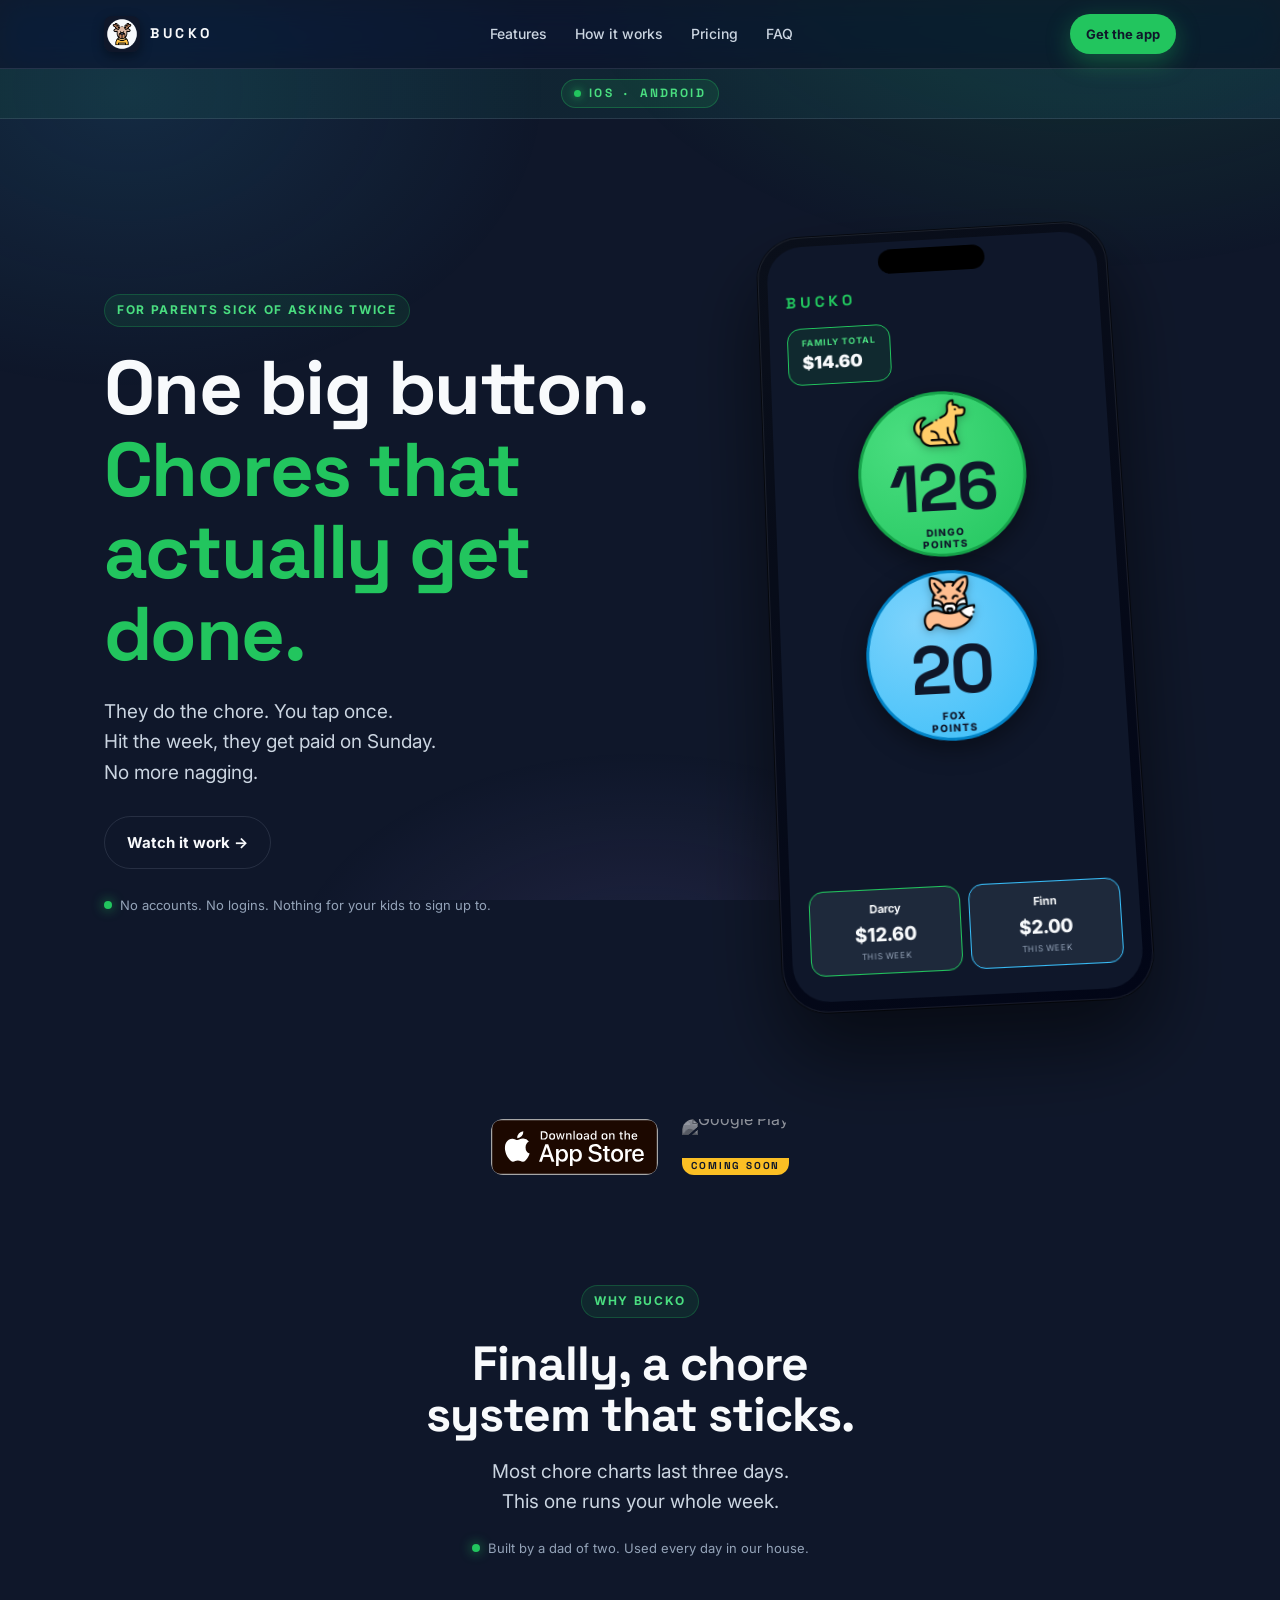
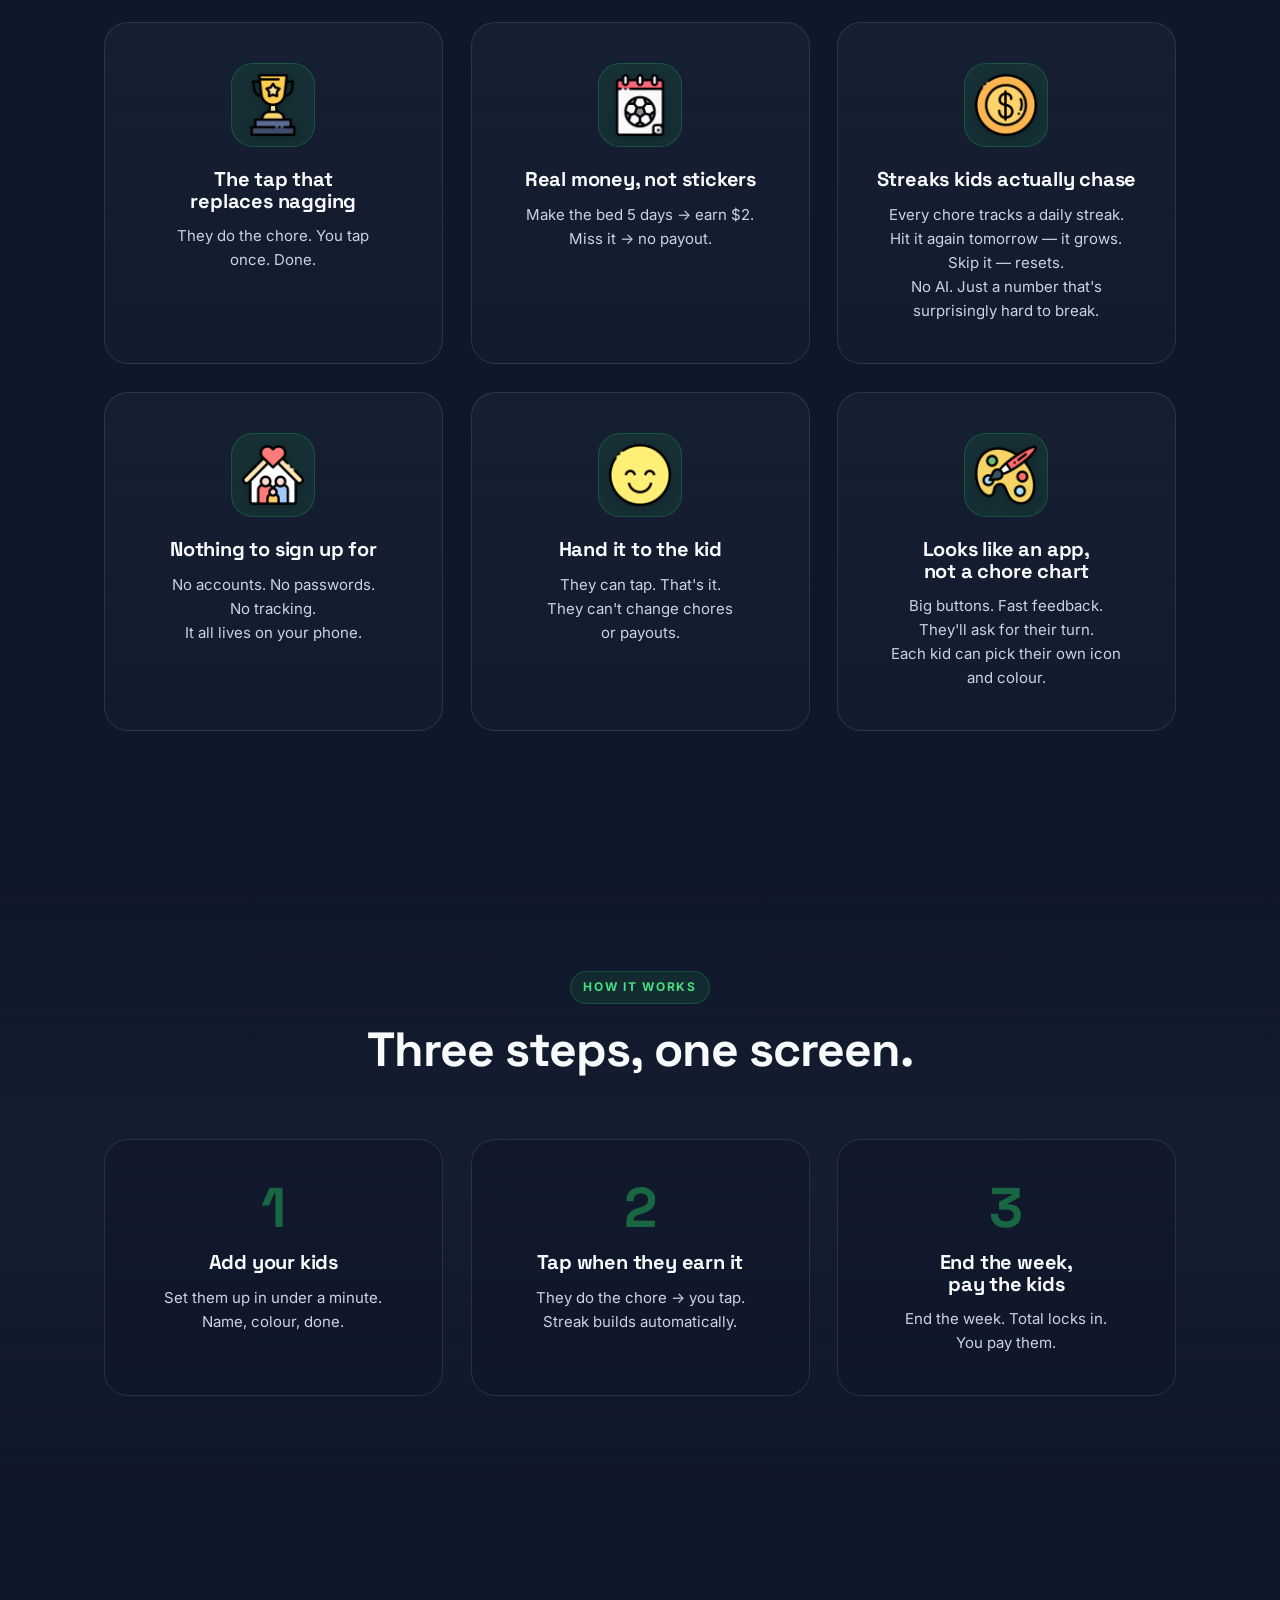
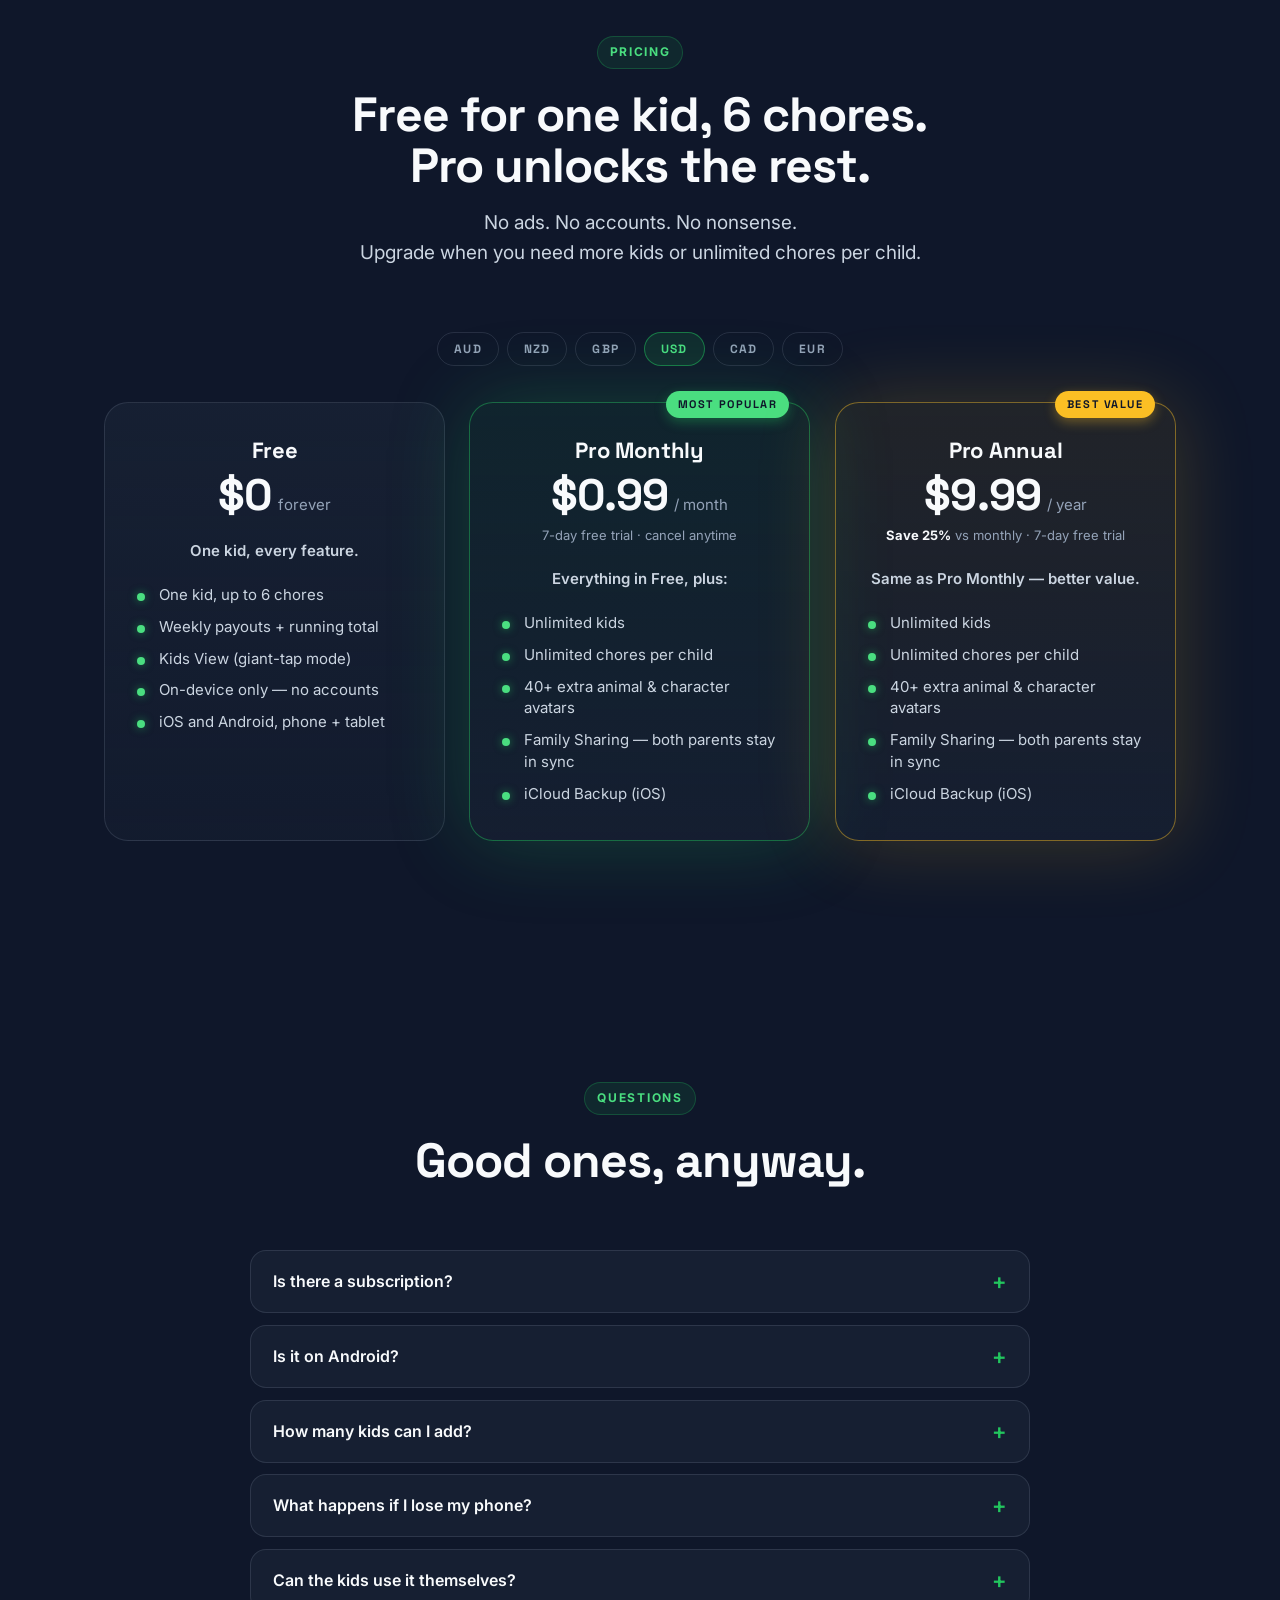
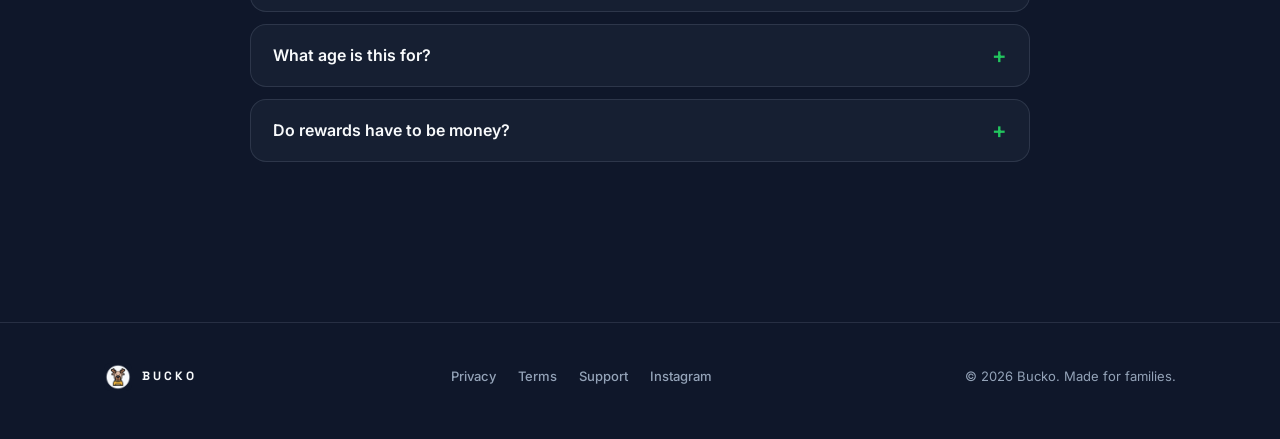
==== commit a3ed427f: "Build 18: smart streaks feature card + remove stale export data from privacy policy Co-Authored-By: " ====
--- a/index.html
+++ b/index.html
@@ -146,8 +146,8 @@
         </article>
         <article class="feature reveal">
           <div class="feature-icon"><img src="assets/ico-coin.png" alt="" /></div>
-          <h3>Pocket money that actually works</h3>
-          <p>Everything adds up through the week.<br />No more "you still owe me."</p>
+          <h3>Streaks kids actually chase</h3>
+          <p>Every chore tracks a daily streak. Hit it again tomorrow — it grows. Skip it — resets.<br />No AI. Just a number that's surprisingly hard to break.</p>
         </article>
         <article class="feature reveal">
           <div class="feature-icon"><img src="assets/ico-home.png" alt="" /></div>
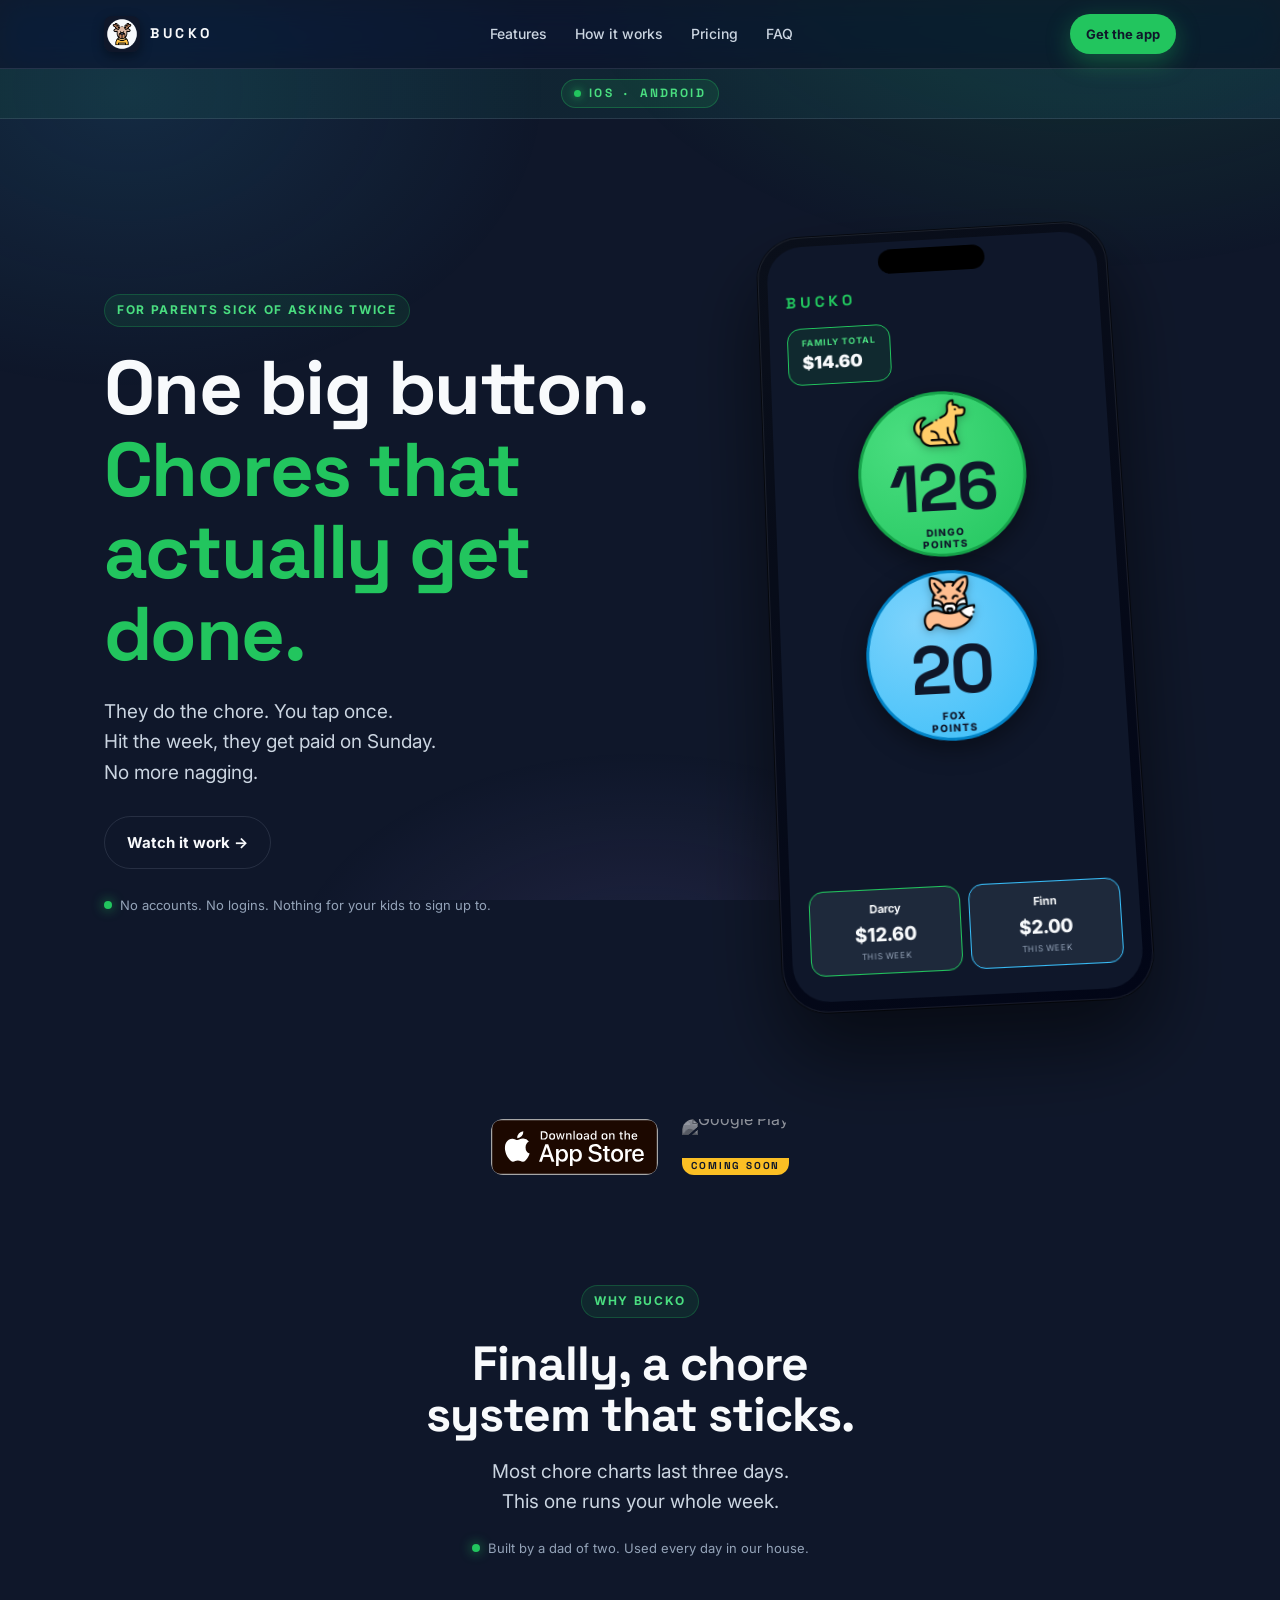
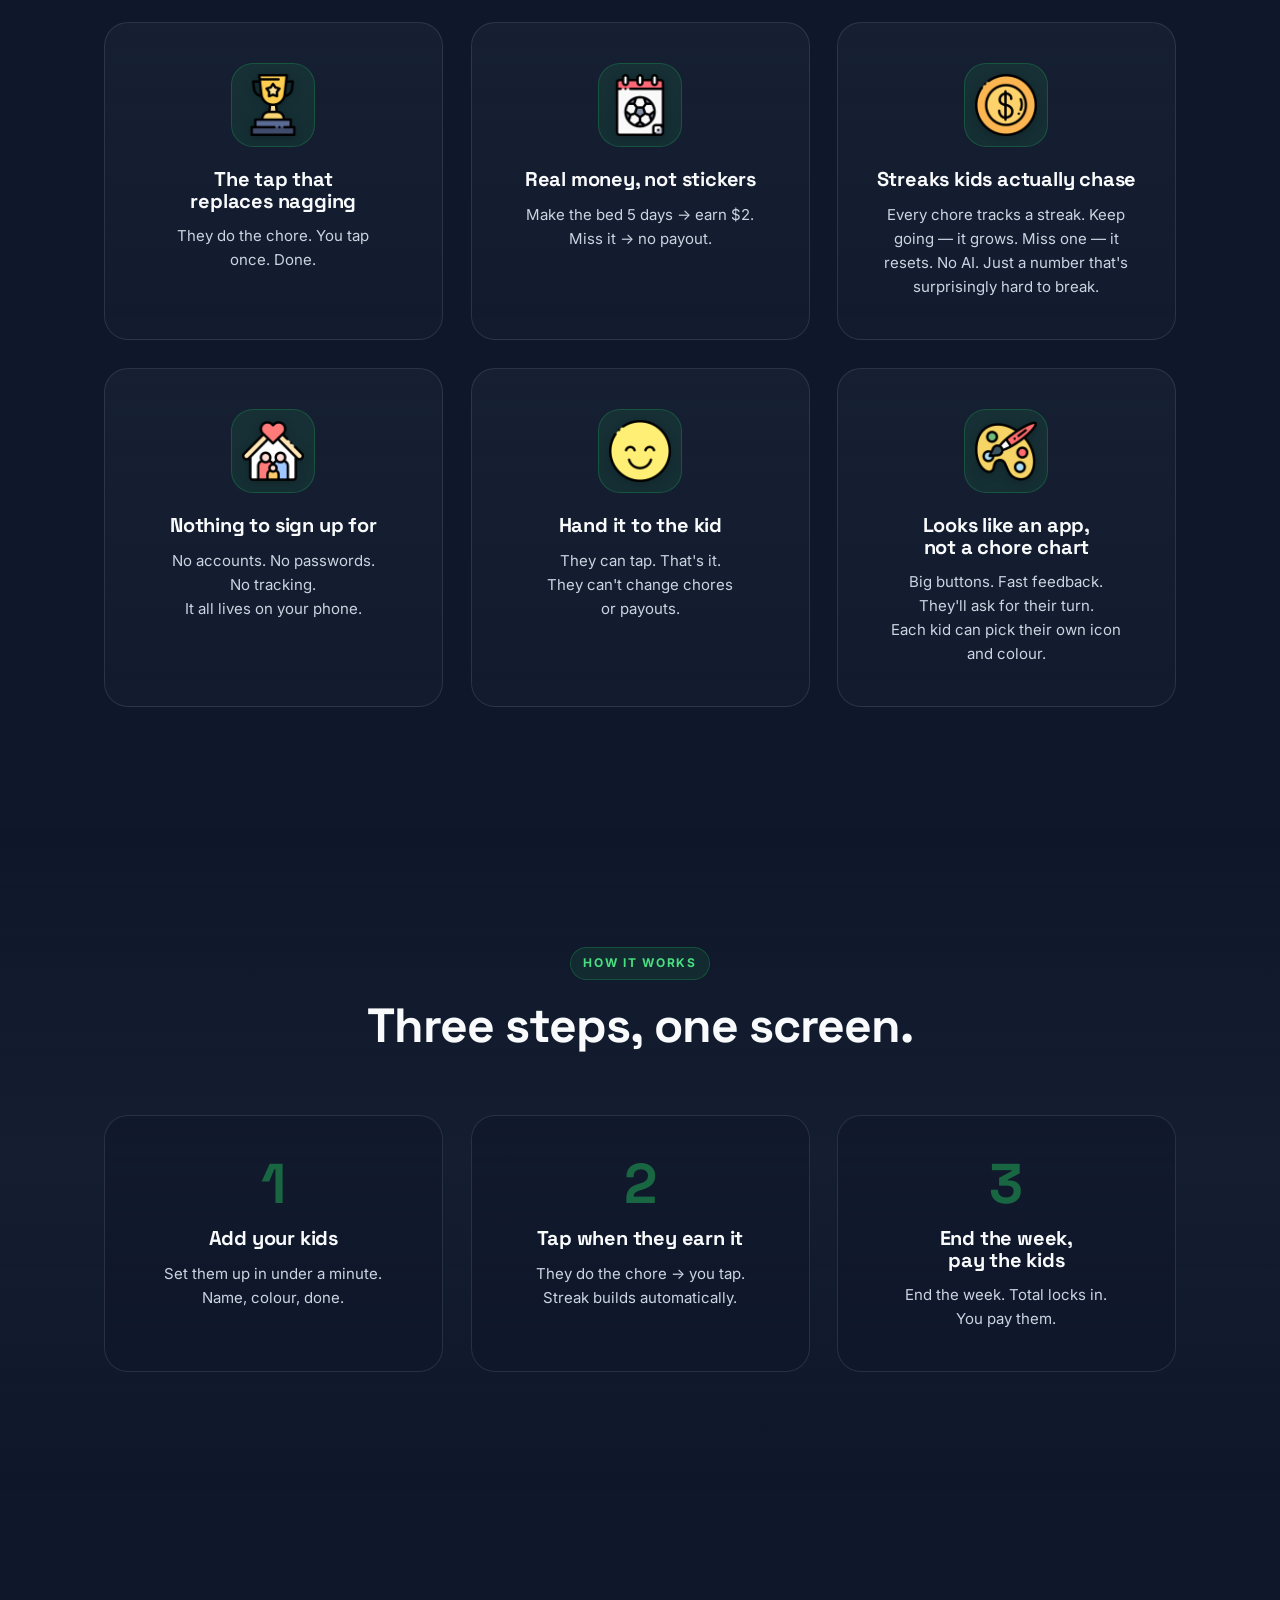
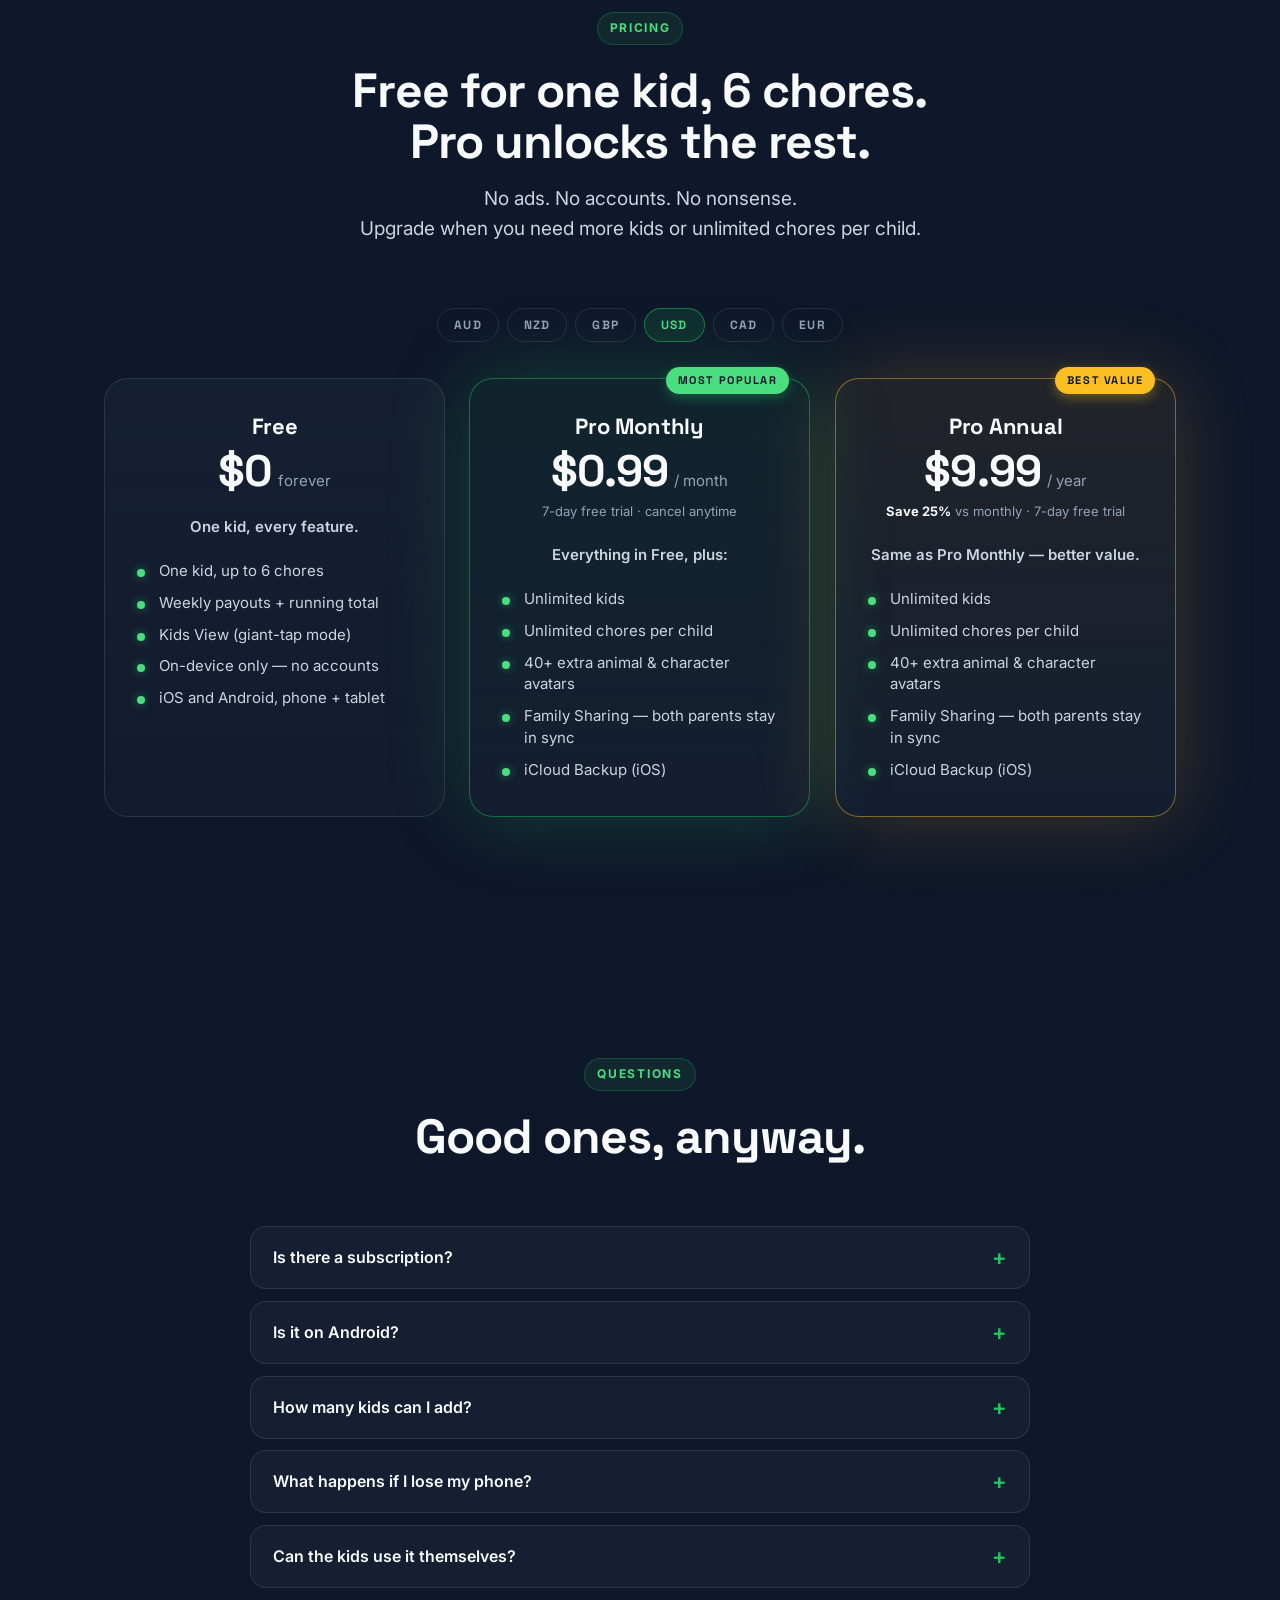
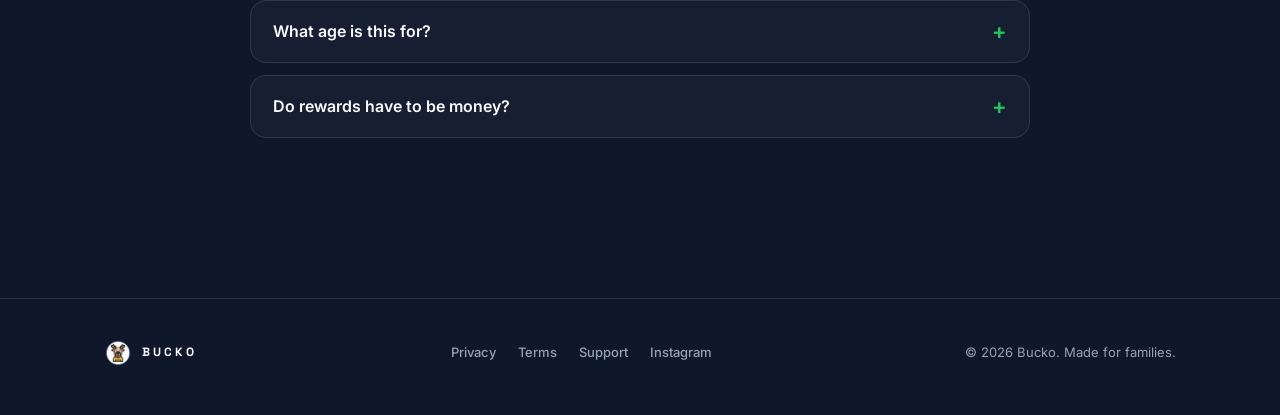
==== commit b23630d9: "Build 19: fix streaks card text wrapping — remove hard break, tighten copy Co-Authored-By: Claude So" ====
--- a/index.html
+++ b/index.html
@@ -147,7 +147,7 @@
         <article class="feature reveal">
           <div class="feature-icon"><img src="assets/ico-coin.png" alt="" /></div>
           <h3>Streaks kids actually chase</h3>
-          <p>Every chore tracks a daily streak. Hit it again tomorrow — it grows. Skip it — resets.<br />No AI. Just a number that's surprisingly hard to break.</p>
+          <p>Every chore tracks a streak. Keep going — it grows. Miss one — it resets. No AI. Just a number that's surprisingly hard to break.</p>
         </article>
         <article class="feature reveal">
           <div class="feature-icon"><img src="assets/ico-home.png" alt="" /></div>
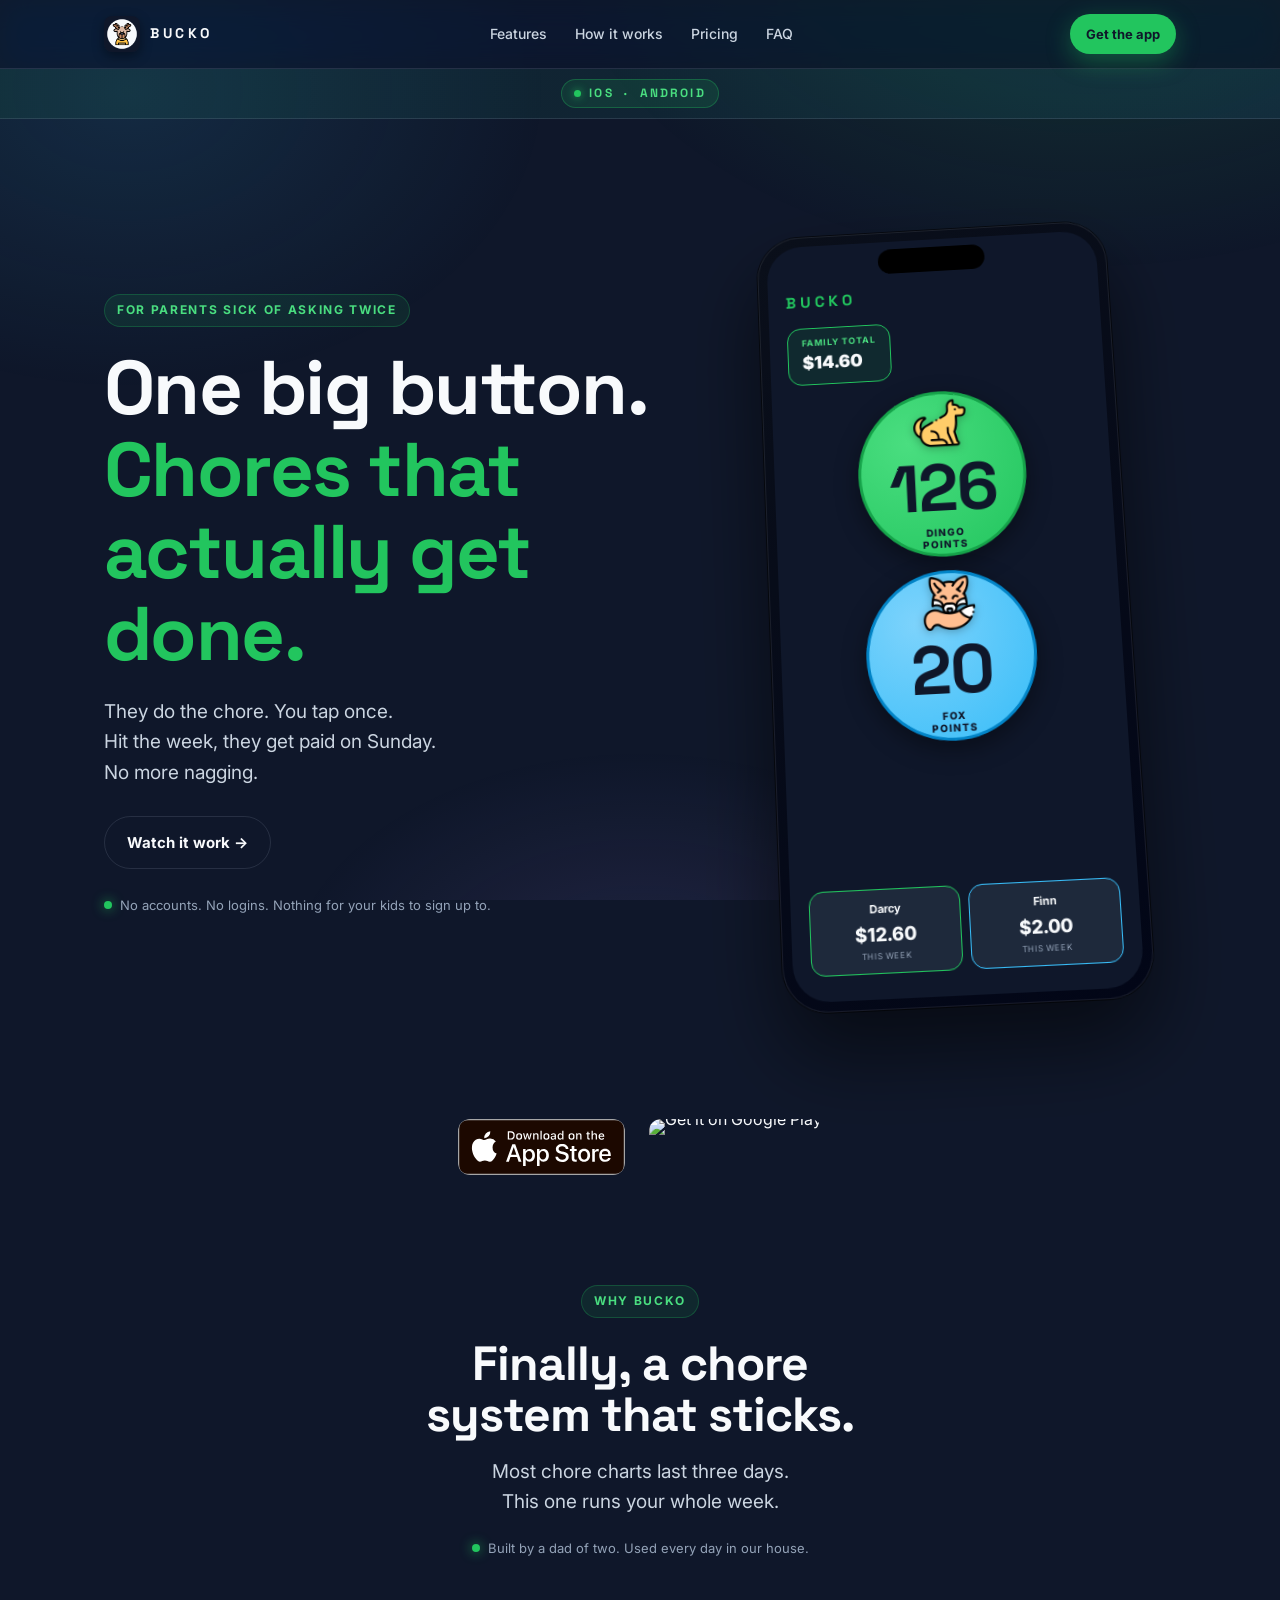
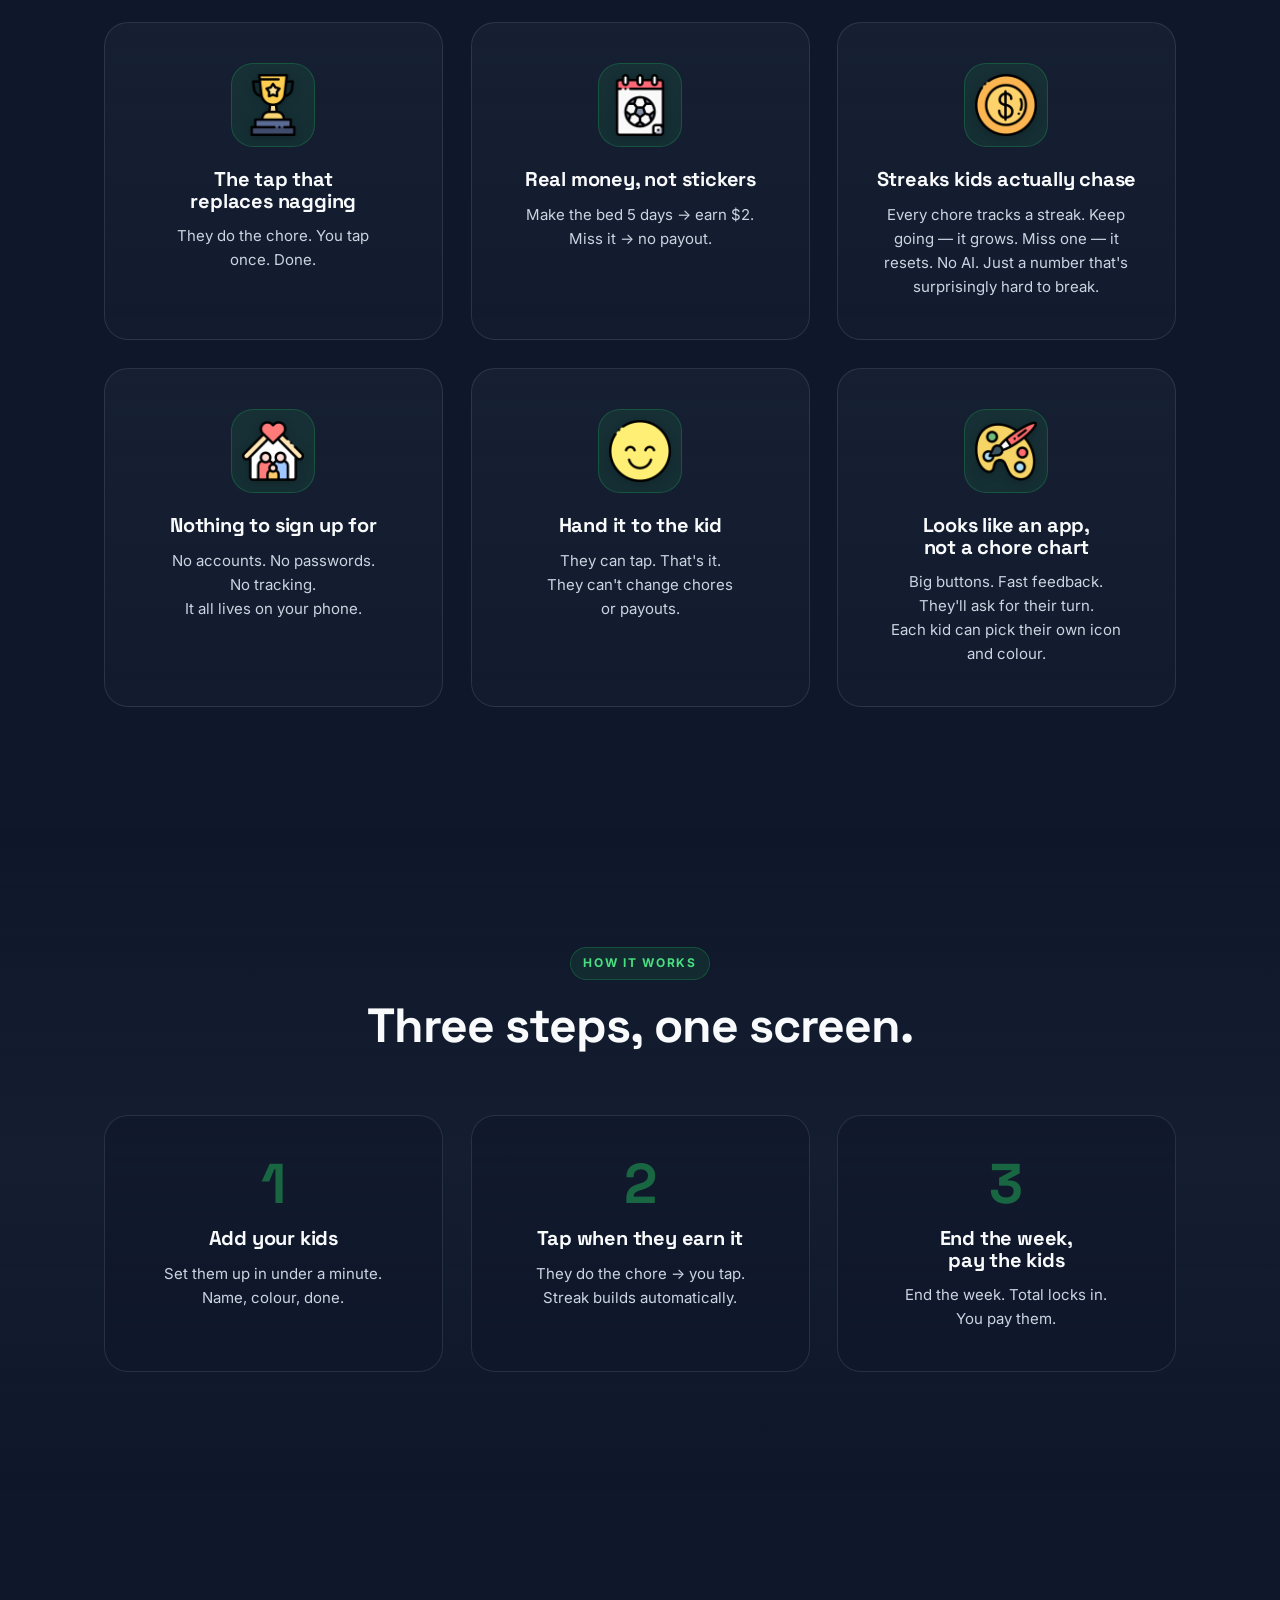
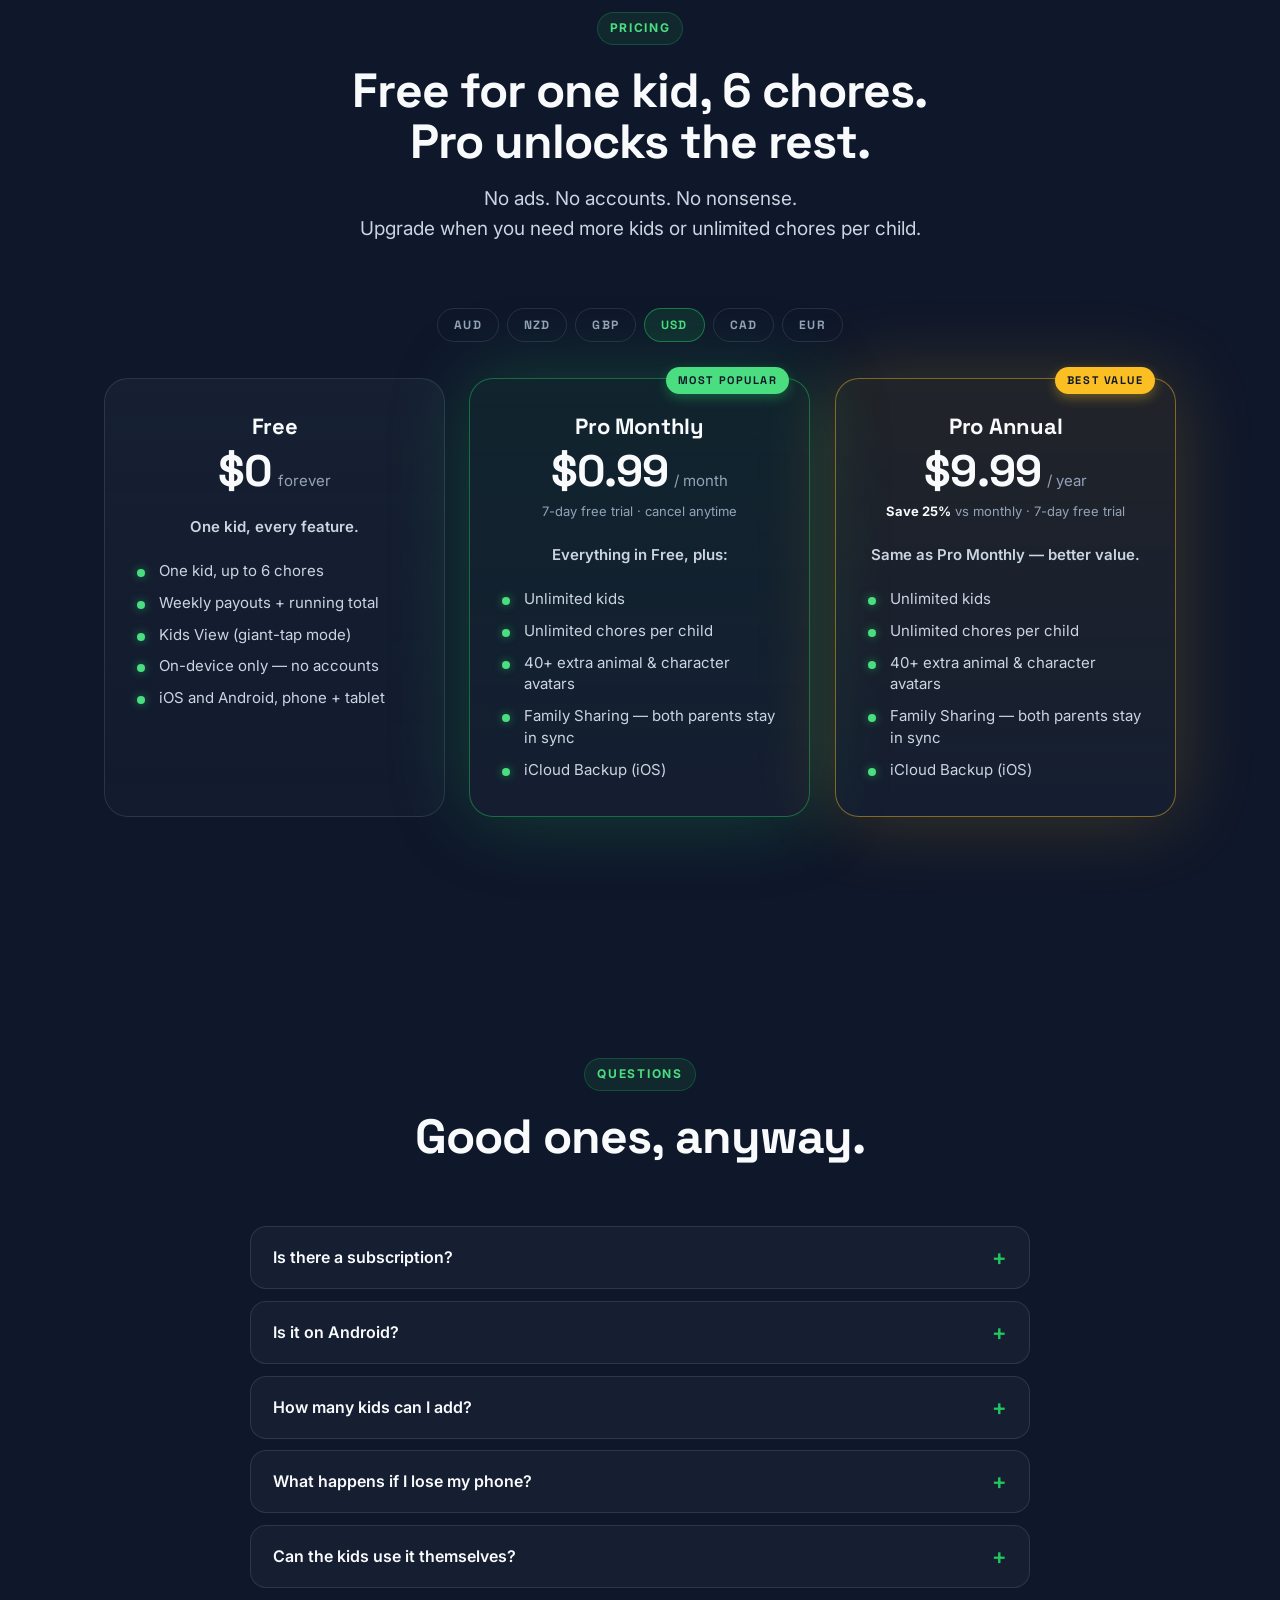
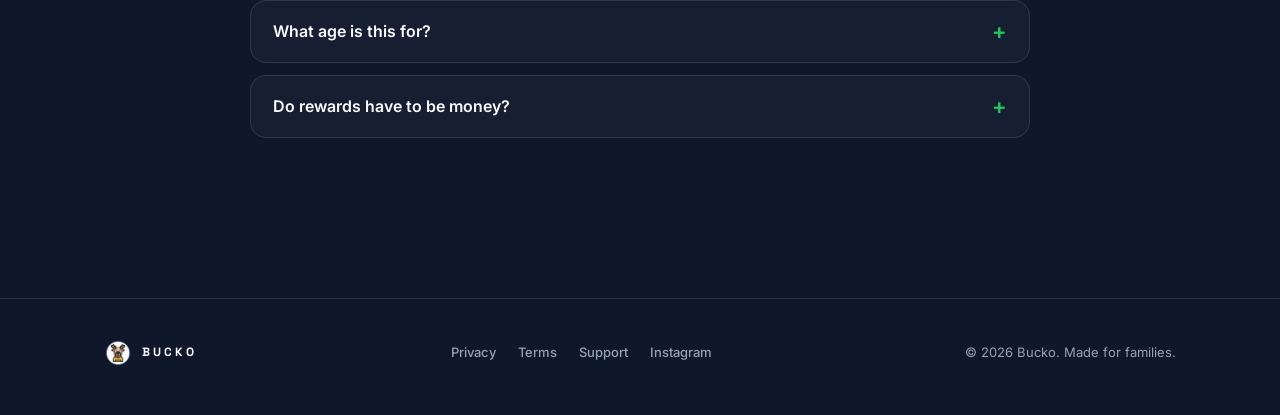
==== commit 3ffea7ed: "Build 21: Google Play badge live — https://bit.ly/buckoandroid Bucko v1.4.0 / versionCode 6 is appro" ====
--- a/index.html
+++ b/index.html
@@ -111,10 +111,9 @@
       <a class="badge-wrap" href="https://bit.ly/4es2STp" target="_blank" rel="noopener" aria-label="Download on the App Store">
         <img class="badge-img" src="assets/appstore-badge.svg" alt="Download on the App Store" height="56" />
       </a>
-      <div class="badge-wrap coming" aria-label="Coming soon to Google Play">
-        <img class="badge-img" src="https://upload.wikimedia.org/wikipedia/commons/7/78/Google_Play_Store_badge_EN.svg" alt="Google Play" height="56" />
-        <div class="coming-banner">COMING SOON</div>
-      </div>
+      <a class="badge-wrap" href="https://bit.ly/buckoandroid" target="_blank" rel="noopener" aria-label="Get it on Google Play">
+        <img class="badge-img" src="https://upload.wikimedia.org/wikipedia/commons/7/78/Google_Play_Store_badge_EN.svg" alt="Get it on Google Play" height="56" />
+      </a>
     </div>
   </section>
 
--- a/styles.css
+++ b/styles.css
@@ -563,6 +563,7 @@
   align-items: center;
   gap: 24px;
   flex-wrap: wrap;
+  scroll-margin-top: 96px;
 }
 .badge-wrap {
   position: relative;
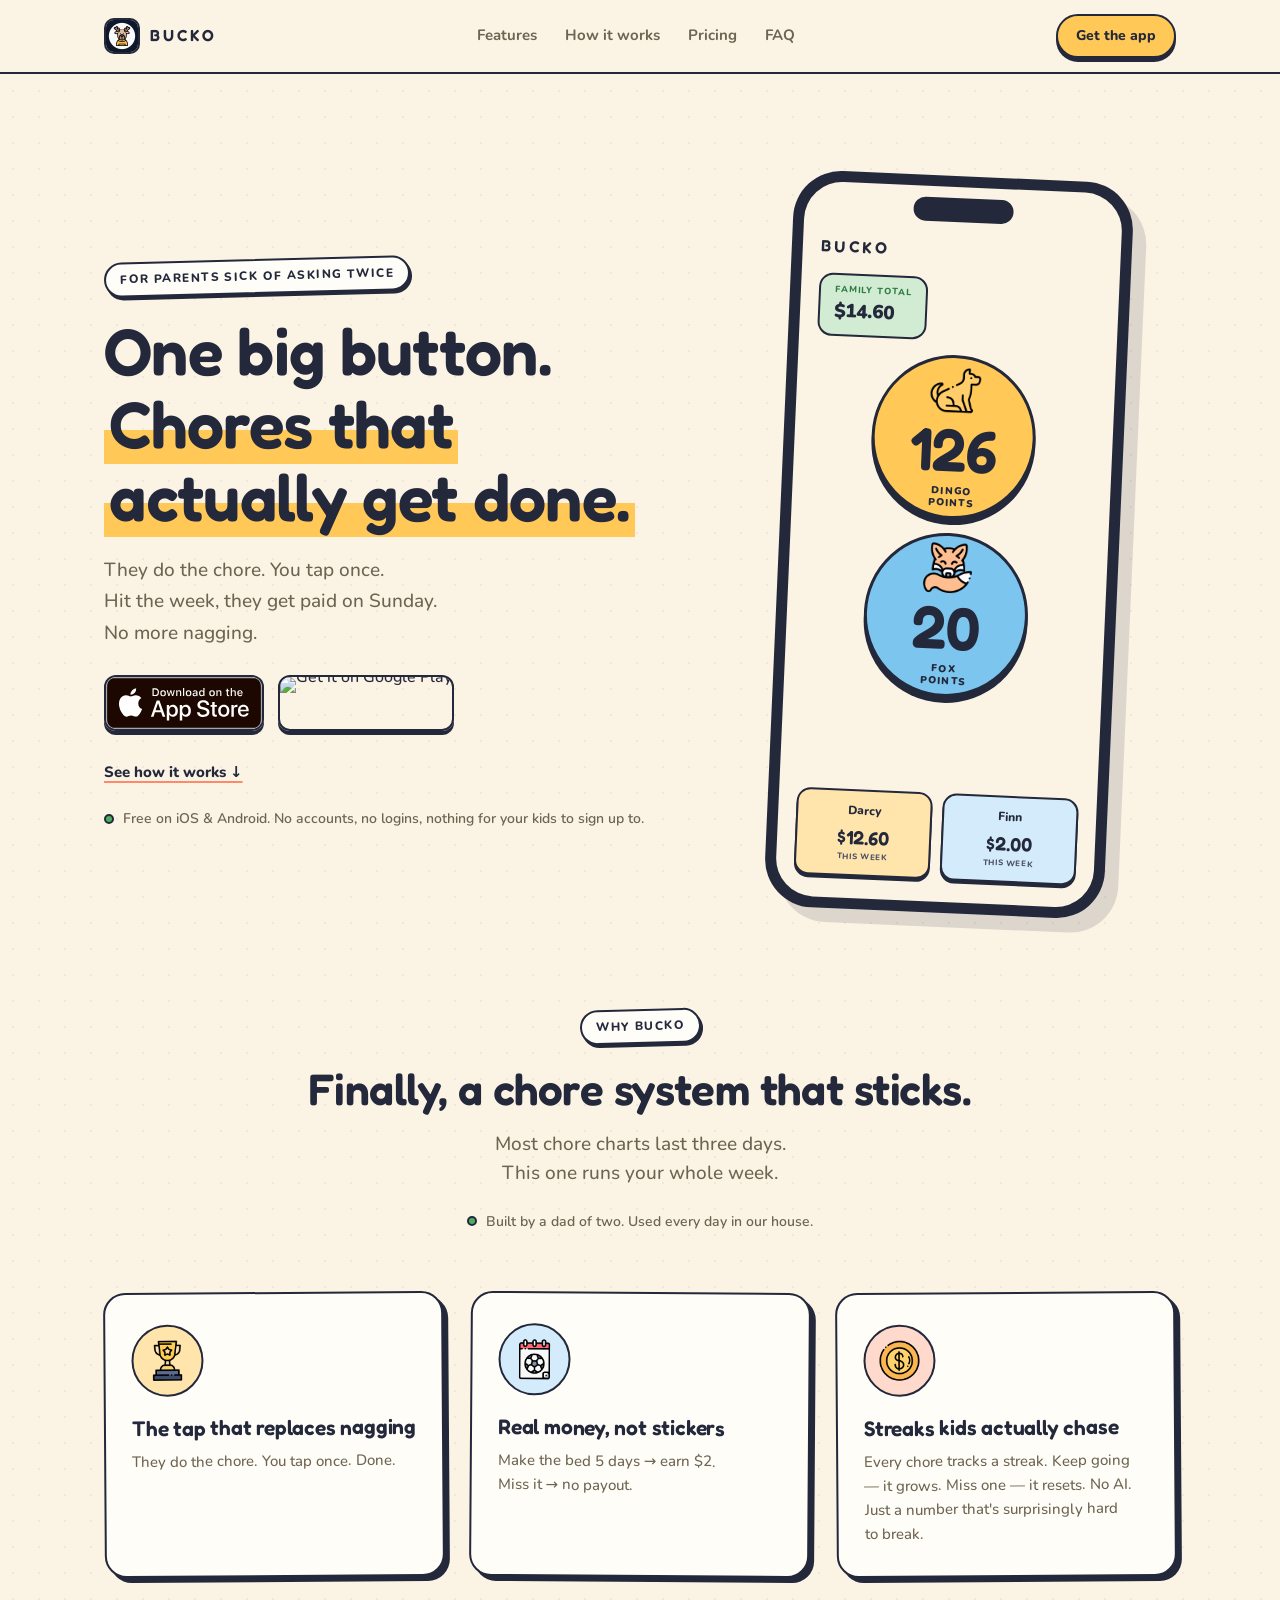
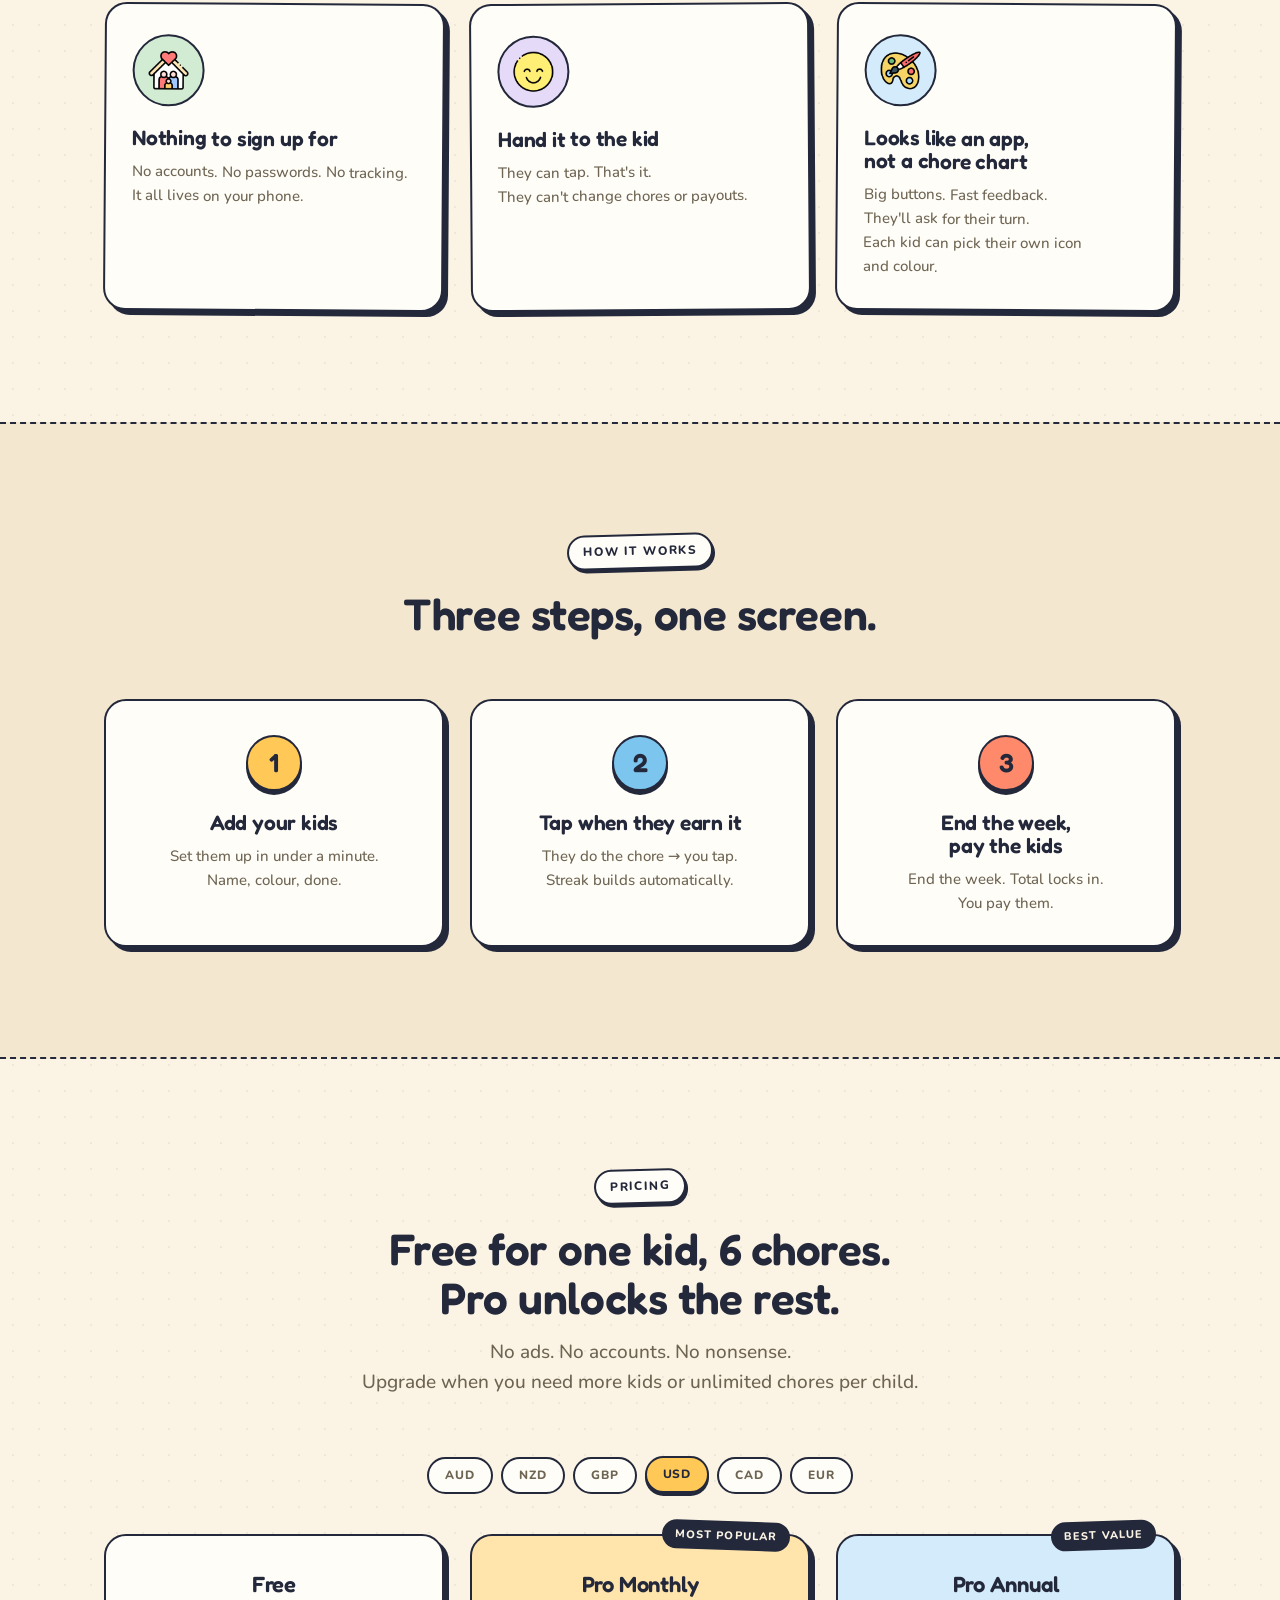
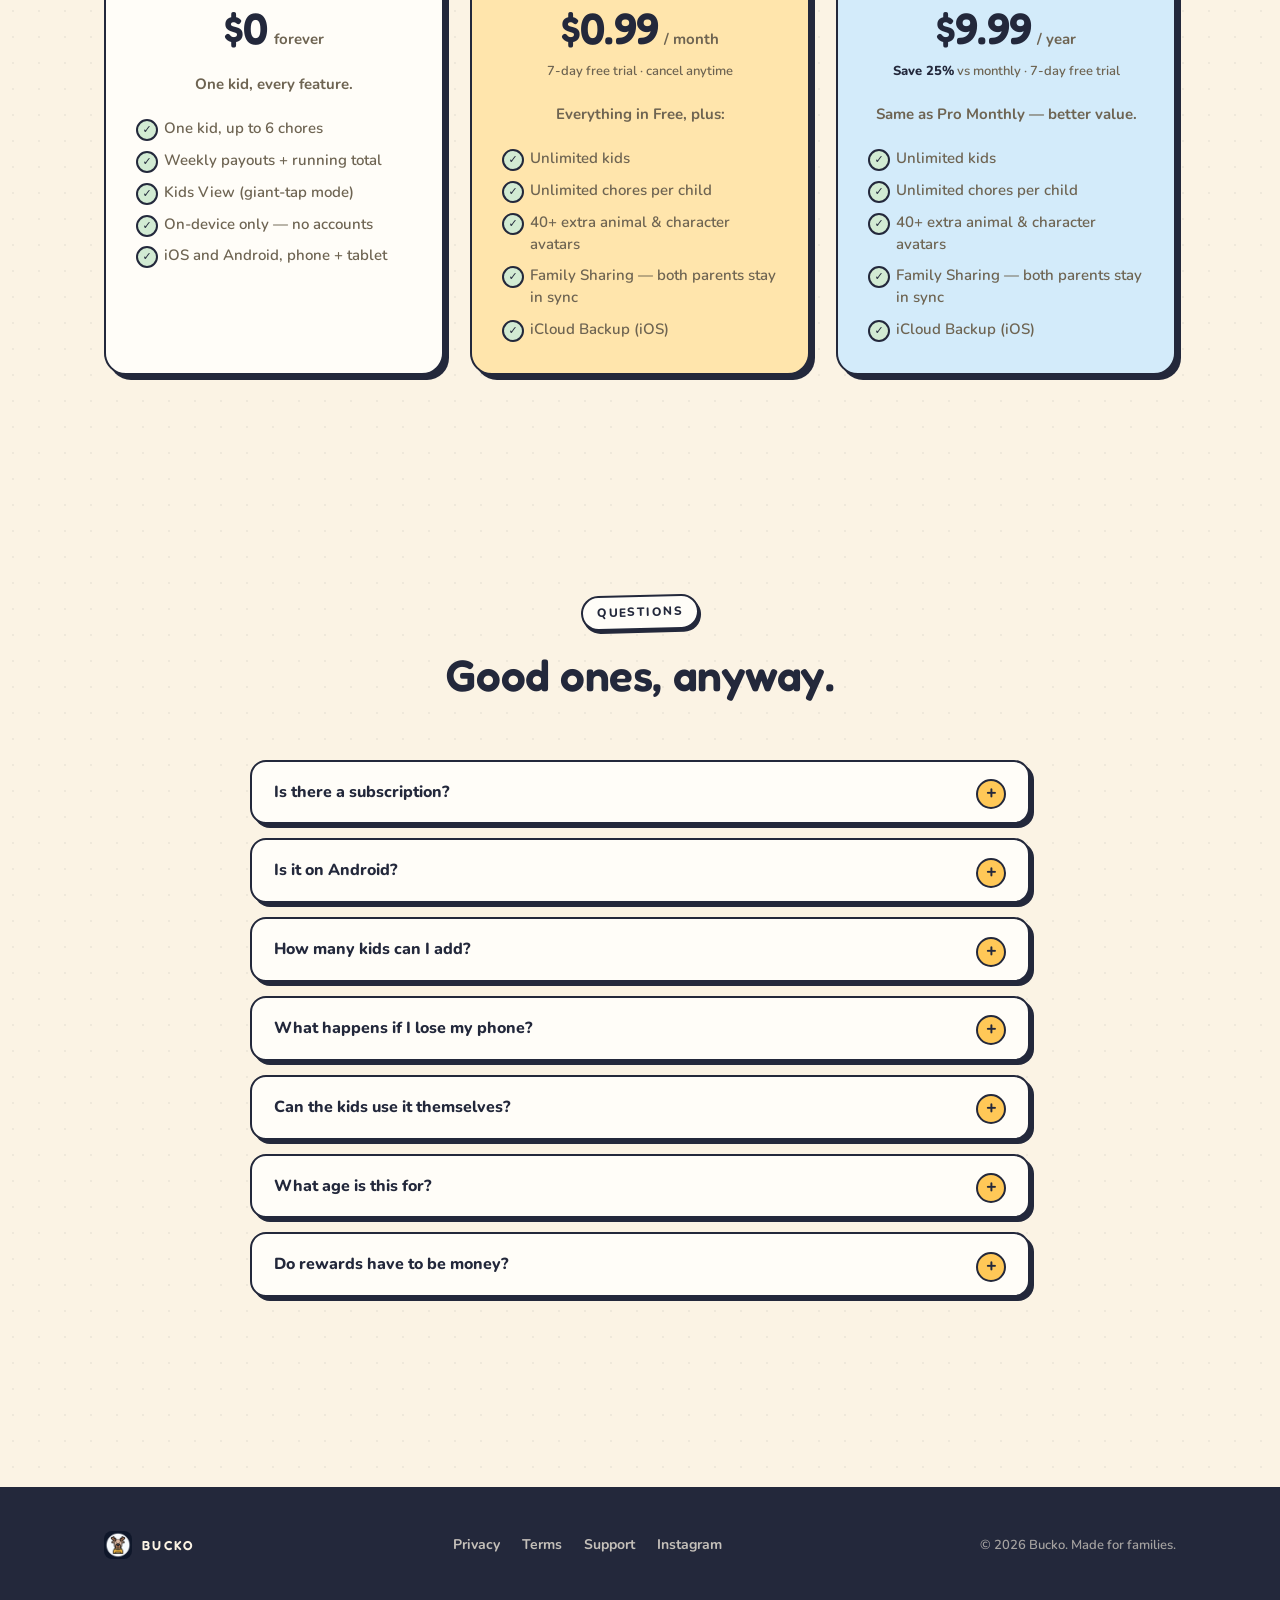
==== commit 93622e6b: "Build 22: full visual redesign — warm paper theme matching the app's icon set Replace the dark navy " ====
--- a/index.html
+++ b/index.html
@@ -3,7 +3,7 @@
 <head>
   <meta charset="utf-8" />
   <meta name="viewport" content="width=device-width,initial-scale=1" />
-  <meta name="theme-color" content="#0F172A" />
+  <meta name="theme-color" content="#FBF3E4" />
   <title>Bucko — Kids push back. Bucko makes them line up.</title>
   <meta name="description" content="Kids push back on every chore. Bucko turns the weekly fight into a game they want to play — one giant tap, real pocket money on Sunday, zero nagging." />
 
@@ -17,9 +17,6 @@
 
   <link rel="icon" type="image/png" href="assets/favicon.png" />
   <link rel="apple-touch-icon" href="assets/icon.png" />
-  <link rel="preconnect" href="https://fonts.googleapis.com" />
-  <link rel="preconnect" href="https://fonts.gstatic.com" crossorigin />
-  <link href="https://fonts.googleapis.com/css2?family=Inter:wght@400;500;600;700;800;900&family=Space+Grotesk:wght@600;700&display=swap" rel="stylesheet" />
   <link rel="stylesheet" href="styles.css" />
 </head>
 <body>
@@ -39,13 +36,6 @@
     </div>
   </header>
 
-  <!-- iOS + Android pill banner -->
-  <div class="platform-strip" aria-label="Available on iOS and Android">
-    <div class="wrap platform-strip-inner">
-      <span class="platform-pill"><span class="platform-pill-dot"></span>iOS &nbsp;·&nbsp; Android</span>
-    </div>
-  </div>
-
   <!-- Hero -->
   <section class="hero">
     <div class="wrap hero-inner">
@@ -60,12 +50,20 @@
           Hit the week, they get paid on Sunday.<br />
           No more nagging.
         </p>
+        <div class="hero-badges" id="download">
+          <a class="badge-wrap" href="https://bit.ly/4es2STp" target="_blank" rel="noopener" aria-label="Download on the App Store">
+            <img class="badge-img" src="assets/appstore-badge.svg" alt="Download on the App Store" height="52" />
+          </a>
+          <a class="badge-wrap" href="https://bit.ly/buckoandroid" target="_blank" rel="noopener" aria-label="Get it on Google Play">
+            <img class="badge-img" src="https://upload.wikimedia.org/wikipedia/commons/7/78/Google_Play_Store_badge_EN.svg" alt="Get it on Google Play" height="52" />
+          </a>
+        </div>
         <div class="hero-actions">
-          <a href="#how" class="btn btn-ghost">Watch it work →</a>
+          <a href="#how" class="link-arrow">See how it works ↓</a>
         </div>
         <div class="trust-row">
           <span class="dot"></span>
-          <span>No accounts. No logins. Nothing for your kids to sign up to.</span>
+          <span>Free on iOS &amp; Android. No accounts, no logins, nothing for your kids to sign up to.</span>
         </div>
       </div>
 
@@ -105,15 +103,6 @@
           </div>
         </div>
       </div>
-    </div>
-
-    <div class="wrap hero-badges reveal" id="download">
-      <a class="badge-wrap" href="https://bit.ly/4es2STp" target="_blank" rel="noopener" aria-label="Download on the App Store">
-        <img class="badge-img" src="assets/appstore-badge.svg" alt="Download on the App Store" height="56" />
-      </a>
-      <a class="badge-wrap" href="https://bit.ly/buckoandroid" target="_blank" rel="noopener" aria-label="Get it on Google Play">
-        <img class="badge-img" src="https://upload.wikimedia.org/wikipedia/commons/7/78/Google_Play_Store_badge_EN.svg" alt="Get it on Google Play" height="56" />
-      </a>
     </div>
   </section>
 
--- a/styles.css
+++ b/styles.css
@@ -1,36 +1,73 @@
+/* ─── Self-hosted fonts (latin subsets) ─────────────────────────────── */
+@font-face {
+  font-family: 'Fredoka'; font-style: normal; font-weight: 500; font-display: swap;
+  src: url('assets/fonts/fredoka-500.woff2') format('woff2');
+  unicode-range: U+0000-00FF, U+0131, U+0152-0153, U+02BB-02BC, U+02C6, U+02DA, U+02DC, U+2000-206F, U+2074, U+20AC, U+2122, U+2191, U+2193, U+2212, U+2215, U+FEFF, U+FFFD;
+}
+@font-face {
+  font-family: 'Fredoka'; font-style: normal; font-weight: 600; font-display: swap;
+  src: url('assets/fonts/fredoka-600.woff2') format('woff2');
+  unicode-range: U+0000-00FF, U+0131, U+0152-0153, U+02BB-02BC, U+02C6, U+02DA, U+02DC, U+2000-206F, U+2074, U+20AC, U+2122, U+2191, U+2193, U+2212, U+2215, U+FEFF, U+FFFD;
+}
+@font-face {
+  font-family: 'Nunito'; font-style: normal; font-weight: 500; font-display: swap;
+  src: url('assets/fonts/nunito-500.woff2') format('woff2');
+  unicode-range: U+0000-00FF, U+0131, U+0152-0153, U+02BB-02BC, U+02C6, U+02DA, U+02DC, U+2000-206F, U+2074, U+20AC, U+2122, U+2191, U+2193, U+2212, U+2215, U+FEFF, U+FFFD;
+}
+@font-face {
+  font-family: 'Nunito'; font-style: normal; font-weight: 600; font-display: swap;
+  src: url('assets/fonts/nunito-600.woff2') format('woff2');
+  unicode-range: U+0000-00FF, U+0131, U+0152-0153, U+02BB-02BC, U+02C6, U+02DA, U+02DC, U+2000-206F, U+2074, U+20AC, U+2122, U+2191, U+2193, U+2212, U+2215, U+FEFF, U+FFFD;
+}
+@font-face {
+  font-family: 'Nunito'; font-style: normal; font-weight: 700; font-display: swap;
+  src: url('assets/fonts/nunito-700.woff2') format('woff2');
+  unicode-range: U+0000-00FF, U+0131, U+0152-0153, U+02BB-02BC, U+02C6, U+02DA, U+02DC, U+2000-206F, U+2074, U+20AC, U+2122, U+2191, U+2193, U+2212, U+2215, U+FEFF, U+FFFD;
+}
+@font-face {
+  font-family: 'Nunito'; font-style: normal; font-weight: 800; font-display: swap;
+  src: url('assets/fonts/nunito-800.woff2') format('woff2');
+  unicode-range: U+0000-00FF, U+0131, U+0152-0153, U+02BB-02BC, U+02C6, U+02DA, U+02DC, U+2000-206F, U+2074, U+20AC, U+2122, U+2191, U+2193, U+2212, U+2215, U+FEFF, U+FFFD;
+}
+@font-face {
+  font-family: 'Nunito'; font-style: normal; font-weight: 900; font-display: swap;
+  src: url('assets/fonts/nunito-900.woff2') format('woff2');
+  unicode-range: U+0000-00FF, U+0131, U+0152-0153, U+02BB-02BC, U+02C6, U+02DA, U+02DC, U+2000-206F, U+2074, U+20AC, U+2122, U+2191, U+2193, U+2212, U+2215, U+FEFF, U+FFFD;
+}
+
 /* ─── Design tokens ──────────────────────────────────────────────────── */
 :root {
-  --navy: #0F172A;
-  --navy-2: #1E293B;
-  --navy-3: #334155;
-  --green: #22C55E;
-  --green-dark: #16A34A;
-  --green-light: #4ADE80;
-  --sky: #38BDF8;
-  --amber: #FBBF24;
-  --pink: #F472B6;
-  --purple: #A78BFA;
-  --orange: #FB923C;
-  --text: #F8FAFC;
-  --text-dim: #CBD5E1;
-  --text-dim-2: #94A3B8;
-  --surface: #1E293B;
-  --surface-2: #334155;
-  --border: rgba(148, 163, 184, 0.18);
+  --ink: #23283B;
+  --ink-soft: #4C5165;
+
+  --paper: #FBF3E4;
+  --paper-dim: #F3E7D0;
+  --card: #FFFDF8;
+
+  --yellow: #FFC857;
+  --yellow-soft: #FFE5AC;
+  --sky: #7CC5EE;
+  --sky-soft: #D3EBFA;
+  --coral: #FF8A6B;
+  --coral-soft: #FFD9CC;
+  --green: #4CAE63;
+  --green-soft: #D2EBD3;
+  --green-deep: #2E7D43;
+  --lilac-soft: #E5DAF8;
+
+  --text: var(--ink);
+  --text-dim: #6E6452;
+  --text-dim-2: #93886F;
 
   --radius-sm: 10px;
   --radius: 16px;
-  --radius-lg: 24px;
+  --radius-lg: 22px;
   --radius-xl: 32px;
 
-  --shadow-md: 0 10px 30px rgba(0,0,0,0.25);
-  --shadow-lg: 0 20px 60px rgba(0,0,0,0.4);
-  --shadow-glow: 0 0 80px rgba(34,197,94,0.25);
-
   --wrap: 1120px;
 
-  --font-body: 'Inter', -apple-system, BlinkMacSystemFont, 'Segoe UI', system-ui, sans-serif;
-  --font-display: 'Space Grotesk', 'Inter', system-ui, sans-serif;
+  --font-body: 'Nunito', -apple-system, BlinkMacSystemFont, 'Segoe UI', system-ui, sans-serif;
+  --font-display: 'Fredoka', 'Nunito', system-ui, sans-serif;
 }
 
 /* ─── Reset / base ───────────────────────────────────────────────────── */
@@ -38,10 +75,12 @@
 html { -webkit-text-size-adjust: 100%; scroll-behavior: smooth; }
 body {
   margin: 0;
-  background: var(--navy);
+  background-color: var(--paper);
+  background-image: radial-gradient(rgba(35, 40, 59, 0.055) 1.3px, transparent 1.3px);
+  background-size: 26px 26px;
   color: var(--text);
   font-family: var(--font-body);
-  font-weight: 400;
+  font-weight: 500;
   line-height: 1.55;
   -webkit-font-smoothing: antialiased;
   -moz-osx-font-smoothing: grayscale;
@@ -50,39 +89,35 @@
 img { display: block; max-width: 100%; }
 a { color: inherit; text-decoration: none; }
 button { font: inherit; cursor: pointer; border: 0; background: none; color: inherit; }
+::selection { background: var(--yellow); color: var(--ink); }
+:focus-visible { outline: 3px solid var(--sky); outline-offset: 2px; border-radius: 4px; }
 
 .wrap { max-width: var(--wrap); margin: 0 auto; padding: 0 24px; }
 
-/* Animated gradient backdrop */
-body::before {
-  content: "";
-  position: fixed;
-  inset: 0;
-  background:
-    radial-gradient(900px 600px at 85% -10%, rgba(34,197,94,0.18), transparent 60%),
-    radial-gradient(700px 500px at 10% 10%, rgba(56,189,248,0.12), transparent 60%),
-    radial-gradient(600px 400px at 50% 110%, rgba(167,139,250,0.12), transparent 60%);
-  z-index: -1;
-  pointer-events: none;
-  animation: drift 22s ease-in-out infinite alternate;
-}
-@keyframes drift {
-  0%   { transform: translate3d(0, 0, 0); }
-  100% { transform: translate3d(-40px, -20px, 0); }
+/* ─── Reveal on scroll ───────────────────────────────────────────────── */
+/* Kept early so component transforms (tilts, hover lifts) win the cascade */
+.reveal {
+  opacity: 0;
+  transform: translateY(14px);
+  transition: opacity 500ms ease, transform 500ms ease;
+}
+.reveal.in {
+  opacity: 1;
+  transform: translateY(0);
 }
 
 /* ─── Typography ─────────────────────────────────────────────────────── */
 h1, h2, h3 {
   font-family: var(--font-display);
-  font-weight: 700;
-  letter-spacing: -0.02em;
-  line-height: 1.08;
+  font-weight: 600;
+  letter-spacing: -0.01em;
+  line-height: 1.1;
   margin: 0;
   text-wrap: balance;
 }
-h1 { font-size: clamp(40px, 7vw, 76px); font-weight: 800; }
-h2 { font-size: clamp(32px, 4.6vw, 48px); }
-h3 { font-size: 20px; font-weight: 700; letter-spacing: -0.01em; }
+h1 { font-size: clamp(38px, 6.4vw, 66px); }
+h2 { font-size: clamp(30px, 4.4vw, 44px); }
+h3 { font-size: 21px; }
 p  { margin: 0; text-wrap: pretty; }
 .lede { font-size: clamp(16px, 1.6vw, 19px); color: var(--text-dim); max-width: 60ch; text-wrap: pretty; }
 
@@ -90,27 +125,34 @@
   display: inline-block;
   font-family: var(--font-body);
   font-size: 12px;
-  font-weight: 700;
+  font-weight: 800;
   text-transform: uppercase;
-  letter-spacing: 0.14em;
-  color: var(--green-light);
-  background: rgba(34,197,94,0.1);
-  border: 1px solid rgba(34,197,94,0.25);
-  padding: 6px 12px;
+  letter-spacing: 0.12em;
+  color: var(--ink);
+  background: var(--card);
+  border: 2px solid var(--ink);
+  padding: 6px 14px;
   border-radius: 999px;
-  margin-bottom: 20px;
-}
-.accent { color: var(--green); }
+  box-shadow: 2px 3px 0 var(--ink);
+  transform: rotate(-1.5deg);
+  margin-bottom: 22px;
+}
+
+/* Marker highlight on the headline */
+.accent {
+  background-image: linear-gradient(to top, var(--yellow) 42%, transparent 42%);
+  -webkit-box-decoration-break: clone;
+  box-decoration-break: clone;
+  padding: 0 0.08em;
+}
 
 /* ─── Nav ────────────────────────────────────────────────────────────── */
 .nav {
   position: sticky;
   top: 0;
   z-index: 20;
-  backdrop-filter: saturate(180%) blur(14px);
-  -webkit-backdrop-filter: saturate(180%) blur(14px);
-  background: rgba(15, 23, 42, 0.65);
-  border-bottom: 1px solid var(--border);
+  background: var(--paper);
+  border-bottom: 2px solid var(--ink);
 }
 .nav-inner {
   display: flex;
@@ -125,19 +167,20 @@
   align-items: center;
   gap: 10px;
   font-family: var(--font-display);
-  font-weight: 800;
-  letter-spacing: 0.25em;
-  font-size: 14px;
-}
-.brand img { border-radius: 8px; box-shadow: 0 4px 12px rgba(0,0,0,0.4); }
+  font-weight: 600;
+  letter-spacing: 0.18em;
+  font-size: 16px;
+}
+.brand img { border-radius: 10px; border: 2px solid var(--ink); }
 .nav-links {
   display: flex;
   gap: 28px;
-  font-size: 14px;
-  font-weight: 500;
-  color: var(--text-dim);
-}
-.nav-links a:hover { color: var(--text); }
+  font-size: 15px;
+  font-weight: 700;
+  color: var(--text-dim);
+}
+.nav-links a { transition: color 140ms ease; }
+.nav-links a:hover { color: var(--ink); }
 @media (max-width: 720px) {
   .nav-links { display: none; }
 }
@@ -148,33 +191,26 @@
   align-items: center;
   justify-content: center;
   gap: 8px;
-  padding: 14px 22px;
-  font-weight: 700;
+  padding: 13px 24px;
+  font-family: var(--font-body);
+  font-weight: 800;
   font-size: 15px;
+  color: var(--ink);
+  border: 2px solid var(--ink);
   border-radius: 999px;
-  transition: transform 140ms ease, box-shadow 140ms ease, background 140ms ease, color 140ms ease;
+  box-shadow: 0 4px 0 var(--ink);
+  transition: transform 120ms ease, box-shadow 120ms ease, background 120ms ease;
   white-space: nowrap;
 }
-.btn-primary {
-  background: var(--green);
-  color: var(--navy);
-  box-shadow: 0 8px 24px rgba(34,197,94,0.35);
-}
-.btn-primary:hover {
-  transform: translateY(-1px);
-  box-shadow: 0 12px 32px rgba(34,197,94,0.5);
-  background: var(--green-light);
-}
-.btn-ghost {
-  background: transparent;
-  color: var(--text);
-  border: 1px solid var(--border);
-}
-.btn-ghost:hover { background: rgba(255,255,255,0.04); border-color: rgba(255,255,255,0.2); }
-.btn-small { padding: 10px 16px; font-size: 13px; }
+.btn:hover { transform: translateY(2px); box-shadow: 0 2px 0 var(--ink); }
+.btn:active { transform: translateY(4px); box-shadow: 0 0 0 var(--ink); }
+.btn-primary { background: var(--yellow); }
+.btn-primary:hover { background: #FFD06E; }
+.btn-ghost { background: var(--card); }
+.btn-small { padding: 9px 18px; font-size: 14px; }
 
 /* ─── Hero ───────────────────────────────────────────────────────────── */
-.hero { padding: clamp(40px, 8vw, 96px) 0 0; }
+.hero { padding: clamp(48px, 8vw, 104px) 0 clamp(56px, 8vw, 96px); }
 .hero-inner {
   display: grid;
   grid-template-columns: 1.1fr 0.9fr;
@@ -183,66 +219,98 @@
 }
 @media (max-width: 900px) {
   .hero-inner { grid-template-columns: 1fr; }
+  .hero-copy { text-align: center; }
+  .hero-actions, .hero-badges, .trust-row { justify-content: center; }
 }
 .hero-actions {
   display: flex;
-  gap: 12px;
-  margin-top: 28px;
+  align-items: center;
+  gap: 18px;
+  margin-top: 30px;
   flex-wrap: wrap;
 }
+.link-arrow {
+  font-weight: 800;
+  font-size: 15px;
+  color: var(--ink);
+  text-decoration: underline;
+  text-decoration-thickness: 2px;
+  text-underline-offset: 4px;
+  text-decoration-color: var(--coral);
+}
+.link-arrow:hover { text-decoration-color: var(--ink); }
 .trust-row {
   display: flex;
   align-items: center;
-  gap: 8px;
-  margin-top: 26px;
-  font-size: 13px;
-  color: var(--text-dim-2);
-}
+  gap: 9px;
+  margin-top: 24px;
+  font-size: 14px;
+  font-weight: 600;
+  color: var(--text-dim);
+}
+.trust-row span:last-child { text-align: left; }
 .section-head .trust-row {
   justify-content: center;
   margin: 22px auto 0;
 }
 .trust-row .dot {
-  width: 8px; height: 8px; border-radius: 50%;
+  flex: none;
+  width: 10px; height: 10px; border-radius: 50%;
   background: var(--green);
-  box-shadow: 0 0 12px rgba(34,197,94,0.8);
-  animation: pulse 2s ease-in-out infinite;
-}
-@keyframes pulse {
-  0%, 100% { opacity: 1; transform: scale(1); }
-  50% { opacity: 0.6; transform: scale(1.2); }
-}
-.hero-copy .lede { margin-top: 22px; line-height: 1.6; }
+  border: 2px solid var(--ink);
+}
+.hero-copy .lede { margin-top: 22px; line-height: 1.65; }
+
+/* Store badges */
+.hero-badges {
+  display: flex;
+  align-items: center;
+  gap: 14px;
+  flex-wrap: wrap;
+  margin-top: 26px;
+  scroll-margin-top: 96px;
+}
+.badge-wrap {
+  display: inline-block;
+  border-radius: 12px;
+  overflow: hidden;
+  line-height: 0;
+  border: 2px solid var(--ink);
+  box-shadow: 0 4px 0 var(--ink);
+  transition: transform 120ms ease, box-shadow 120ms ease;
+}
+.badge-wrap:hover { transform: translateY(2px); box-shadow: 0 2px 0 var(--ink); }
+.badge-img {
+  height: 52px;
+  width: auto;
+  display: block;
+}
 
 /* Phone mockup */
 .hero-visual {
   display: flex;
   justify-content: center;
-  perspective: 1200px;
 }
 .phone {
   position: relative;
-  width: min(360px, 85vw);
+  width: min(340px, 82vw);
   aspect-ratio: 9 / 19.5;
-  background: linear-gradient(145deg, #0a0f1a 0%, #020617 100%);
-  border-radius: 44px;
-  padding: 10px;
-  box-shadow:
-    0 40px 80px rgba(0,0,0,0.55),
-    inset 0 0 0 1px rgba(255,255,255,0.08),
-    0 0 0 1px rgba(0,0,0,0.6);
-  transform: rotate3d(1, -0.2, 0, 6deg) rotate(-3deg);
-  transition: transform 600ms cubic-bezier(.2,.8,.2,1);
-}
-.phone:hover { transform: rotate3d(1, -0.2, 0, 2deg) rotate(-1deg); }
+  background: var(--ink);
+  border-radius: 48px;
+  padding: 11px;
+  box-shadow: 14px 14px 0 rgba(35, 40, 59, 0.14);
+  transform: rotate(2.5deg);
+  transition: transform 400ms cubic-bezier(.2,.8,.2,1);
+}
+.phone:hover { transform: rotate(0.5deg); }
 .phone-notch {
   position: absolute;
-  top: 18px;
+  top: 22px;
   left: 50%;
   transform: translateX(-50%);
-  width: 110px;
-  height: 26px;
-  background: #000;
+  width: 100px;
+  height: 24px;
+  background: var(--ink);
   border-radius: 999px;
   z-index: 3;
 }
@@ -250,9 +318,9 @@
   position: relative;
   width: 100%;
   height: 100%;
-  background: var(--navy);
-  border-radius: 36px;
-  padding: 48px 18px 24px;
+  background: var(--paper);
+  border-radius: 38px;
+  padding: 52px 18px 22px;
   overflow: hidden;
   display: flex;
   flex-direction: column;
@@ -260,99 +328,88 @@
 }
 .phone-brand {
   font-family: var(--font-display);
-  font-weight: 800;
+  font-weight: 600;
   font-size: 16px;
-  letter-spacing: 0.25em;
-  color: var(--green);
+  letter-spacing: 0.22em;
+  color: var(--ink);
 }
 .phone-total {
   display: inline-flex;
   flex-direction: column;
   padding: 8px 14px;
   border-radius: 14px;
-  border: 1px solid var(--green);
-  background: rgba(34,197,94,0.1);
+  border: 2px solid var(--ink);
+  background: var(--green-soft);
   align-self: flex-start;
 }
 .phone-total .label {
   font-size: 9px;
-  font-weight: 700;
+  font-weight: 800;
   text-transform: uppercase;
   letter-spacing: 0.1em;
-  color: var(--green-light);
-}
-.phone-total .amount { font-size: 18px; font-weight: 900; }
+  color: var(--green-deep);
+}
+.phone-total .amount { font-size: 19px; font-weight: 900; color: var(--ink); }
 
 .big-btn {
   position: relative;
   align-self: center;
-  width: 170px; height: 170px;
+  width: 164px; height: 164px;
   border-radius: 50%;
   display: flex;
   flex-direction: column;
   align-items: center;
   justify-content: center;
   text-align: center;
-  color: var(--navy);
-  box-shadow: 0 8px 24px rgba(0,0,0,0.4);
-  animation: breathe 4s ease-in-out infinite;
+  color: var(--ink);
+  border: 3px solid var(--ink);
+  box-shadow: 0 6px 0 var(--ink);
   overflow: hidden;
 }
-.big-btn-a {
-  background: radial-gradient(circle at 30% 30%, var(--green-light), var(--green));
-  border: 3px solid var(--green-dark);
-}
-.big-btn-b {
-  background: radial-gradient(circle at 30% 30%, #7dd3fc, var(--sky));
-  border: 3px solid #0284C7;
-  animation-delay: 2s;
-}
-.big-btn-icon { width: 54px; height: 54px; object-fit: contain; margin-bottom: 6px; filter: drop-shadow(0 2px 4px rgba(0,0,0,0.25)); }
+.big-btn-a { background: var(--yellow); }
+.big-btn-b { background: var(--sky); }
+.big-btn-icon { width: 50px; height: 50px; object-fit: contain; margin-bottom: 4px; }
 .big-btn-count {
   font-family: var(--font-display);
-  font-weight: 900;
-  font-size: 68px;
+  font-weight: 600;
+  font-size: 60px;
   line-height: 1;
   letter-spacing: -0.02em;
 }
 .big-btn-label {
   font-size: 10px;
-  font-weight: 800;
-  letter-spacing: 0.1em;
-  line-height: 1.15;
+  font-weight: 900;
+  letter-spacing: 0.12em;
+  line-height: 1.2;
   margin-top: 6px;
-}
-@keyframes breathe {
-  0%, 100% { transform: scale(1); }
-  50% { transform: scale(1.03); }
 }
 
 .phone-cards {
   margin-top: auto;
   display: grid;
   grid-template-columns: 1fr 1fr;
-  gap: 8px;
+  gap: 10px;
 }
 .kid-card {
-  background: var(--navy-2);
-  border: 1px solid var(--border);
+  border: 2px solid var(--ink);
   border-radius: 14px;
   padding: 10px 8px;
   text-align: center;
-}
-.kid-card-a { border-color: var(--green); }
-.kid-card-b { border-color: var(--sky); }
-.kid-card-head { font-size: 11px; font-weight: 700; color: var(--text); }
-.kid-card-amt { font-size: 18px; font-weight: 800; margin-top: 2px; }
-.kid-card-lbl { font-size: 8px; color: var(--text-dim-2); text-transform: uppercase; letter-spacing: 0.08em; }
+  box-shadow: 0 3px 0 var(--ink);
+}
+.kid-card-a { background: var(--yellow-soft); }
+.kid-card-b { background: var(--sky-soft); }
+.kid-card-head { font-size: 12px; font-weight: 800; }
+.kid-card-amt { font-family: var(--font-display); font-size: 19px; font-weight: 600; margin-top: 2px; }
+.kid-card-lbl { font-size: 8px; font-weight: 800; color: var(--ink-soft); text-transform: uppercase; letter-spacing: 0.08em; }
 
 /* ─── Sections ───────────────────────────────────────────────────────── */
-.section { padding: clamp(60px, 10vw, 120px) 0; }
+.section { padding: clamp(60px, 9vw, 110px) 0; }
 #features.section { padding-top: 0; }
 .section-head {
   text-align: center;
   max-width: 720px;
-  margin: 0 auto clamp(40px, 6vw, 64px);
+  margin: 0 auto clamp(40px, 6vw, 60px);
 }
 .section-head .lede { margin: 16px auto 0; }
 
@@ -360,7 +417,7 @@
 .feature-grid {
   display: grid;
   grid-template-columns: repeat(3, 1fr);
-  gap: 28px;
+  gap: 26px;
 }
 @media (max-width: 960px) {
   .feature-grid { grid-template-columns: repeat(2, 1fr); }
@@ -369,53 +426,57 @@
   .feature-grid { grid-template-columns: 1fr; gap: 20px; }
 }
 .feature {
-  background: linear-gradient(180deg, rgba(30,41,59,0.5) 0%, rgba(30,41,59,0.25) 100%);
-  border: 1px solid var(--border);
+  background: var(--card);
+  border: 2px solid var(--ink);
   border-radius: var(--radius-lg);
-  padding: 40px 28px;
-  text-align: center;
-  display: flex;
-  flex-direction: column;
-  align-items: center;
-  transition: transform 240ms ease, border-color 240ms ease, background 240ms ease;
-}
-.feature:hover {
-  transform: translateY(-4px);
-  border-color: rgba(34,197,94,0.35);
-  background: linear-gradient(180deg, rgba(34,197,94,0.06) 0%, rgba(30,41,59,0.4) 100%);
-}
+  padding: 30px 26px;
+  box-shadow: 5px 5px 0 var(--ink);
+  transition: transform 160ms ease, box-shadow 160ms ease, opacity 500ms ease;
+}
+.feature:nth-child(odd) { transform: rotate(-0.4deg); }
+.feature:nth-child(even) { transform: rotate(0.4deg); }
+.feature:hover { transform: translate(-2px, -2px) rotate(0deg); box-shadow: 8px 8px 0 var(--ink); }
 .feature-icon {
-  width: 84px; height: 84px;
-  border-radius: 22px;
+  width: 72px; height: 72px;
+  border-radius: 50%;
   display: inline-flex;
   align-items: center;
   justify-content: center;
-  background: rgba(34,197,94,0.1);
-  border: 1px solid rgba(34,197,94,0.25);
-  margin-bottom: 22px;
-  padding: 10px;
-}
-.feature-icon img { width: 100%; height: 100%; object-fit: contain; display: block; filter: drop-shadow(0 2px 4px rgba(0,0,0,0.2)); }
-.feature h3 { margin-bottom: 12px; max-width: 20ch; }
-.feature p { color: var(--text-dim); font-size: 15px; max-width: 28ch; line-height: 1.6; }
+  border: 2px solid var(--ink);
+  margin-bottom: 20px;
+  padding: 14px;
+  background: var(--yellow-soft);
+}
+.feature:nth-child(2) .feature-icon { background: var(--sky-soft); }
+.feature:nth-child(3) .feature-icon { background: var(--coral-soft); }
+.feature:nth-child(4) .feature-icon { background: var(--green-soft); }
+.feature:nth-child(5) .feature-icon { background: var(--lilac-soft); }
+.feature:nth-child(6) .feature-icon { background: var(--sky-soft); }
+.feature-icon img { width: 100%; height: 100%; object-fit: contain; display: block; }
+.feature h3 { margin-bottom: 10px; }
+.feature p { color: var(--text-dim); font-size: 15px; line-height: 1.6; }
 
 /* How it works */
-.how { background: linear-gradient(180deg, transparent 0%, rgba(30,41,59,0.4) 50%, transparent 100%); }
+.how {
+  background: var(--paper-dim);
+  border-top: 2px dashed var(--ink);
+  border-bottom: 2px dashed var(--ink);
+}
 .steps {
   display: grid;
   grid-template-columns: repeat(3, 1fr);
-  gap: 28px;
-  counter-reset: step;
+  gap: 26px;
 }
 @media (max-width: 800px) {
-  .steps { grid-template-columns: 1fr; gap: 20px; }
+  .steps { grid-template-columns: 1fr; gap: 20px; max-width: 440px; margin: 0 auto; }
 }
 .step {
   position: relative;
-  padding: 40px 32px;
-  background: rgba(15,23,42,0.6);
-  border: 1px solid var(--border);
+  padding: 34px 28px 30px;
+  background: var(--card);
+  border: 2px solid var(--ink);
   border-radius: var(--radius-lg);
+  box-shadow: 5px 5px 0 var(--ink);
   text-align: center;
   display: flex;
   flex-direction: column;
@@ -423,21 +484,29 @@
 }
 .step-num {
   font-family: var(--font-display);
-  font-size: 56px;
-  font-weight: 800;
+  font-size: 26px;
+  font-weight: 600;
   line-height: 1;
-  color: var(--green);
-  opacity: 0.45;
-  margin-bottom: 16px;
-}
-.step h3 { margin-bottom: 12px; max-width: 18ch; }
+  width: 56px; height: 56px;
+  border-radius: 50%;
+  display: flex;
+  align-items: center;
+  justify-content: center;
+  background: var(--yellow);
+  border: 2px solid var(--ink);
+  box-shadow: 0 4px 0 var(--ink);
+  margin-bottom: 20px;
+}
+.step:nth-child(2) .step-num { background: var(--sky); }
+.step:nth-child(3) .step-num { background: var(--coral); }
+.step h3 { margin-bottom: 10px; max-width: 18ch; }
 .step p { color: var(--text-dim); font-size: 15px; max-width: 26ch; line-height: 1.6; }
 
 /* Pricing */
 .price-grid {
   display: grid;
   grid-template-columns: repeat(2, 1fr);
-  gap: 24px;
+  gap: 26px;
   max-width: 880px;
   margin: 0 auto;
 }
@@ -446,60 +515,46 @@
   max-width: 1080px;
 }
 @media (max-width: 960px) {
-  .price-grid-3 { grid-template-columns: 1fr; max-width: 520px; }
+  .price-grid-3 { grid-template-columns: 1fr; max-width: 480px; }
 }
 @media (max-width: 720px) {
   .price-grid { grid-template-columns: 1fr; }
 }
 .price-card {
   position: relative;
-  background: linear-gradient(180deg, rgba(30,41,59,0.5) 0%, rgba(30,41,59,0.25) 100%);
-  border: 1px solid var(--border);
+  background: var(--card);
+  border: 2px solid var(--ink);
   border-radius: var(--radius-lg);
-  padding: 36px 32px;
+  padding: 36px 30px 32px;
+  box-shadow: 5px 5px 0 var(--ink);
   display: flex;
   flex-direction: column;
   gap: 22px;
-  transition: transform 240ms ease, border-color 240ms ease;
-}
+  transition: transform 160ms ease, box-shadow 160ms ease, opacity 500ms ease;
+}
+.price-card:hover { transform: translate(-2px, -2px); box-shadow: 8px 8px 0 var(--ink); }
 .price-card-head { text-align: center; }
 .price-card-head .price { justify-content: center; }
 .price-card .price-lede { text-align: center; }
-.price-card:hover {
-  transform: translateY(-4px);
-  border-color: rgba(34,197,94,0.35);
-}
-.price-card-featured {
-  border-color: rgba(34,197,94,0.45);
-  background: linear-gradient(180deg, rgba(34,197,94,0.08) 0%, rgba(30,41,59,0.4) 100%);
-  box-shadow: var(--shadow-glow);
-}
-.price-card-value {
-  border-color: rgba(251,191,36,0.45);
-  background: linear-gradient(180deg, rgba(251,191,36,0.08) 0%, rgba(30,41,59,0.4) 100%);
-  box-shadow: 0 0 80px rgba(251,191,36,0.2);
-}
+.price-card-featured { background: var(--yellow-soft); }
+.price-card-value { background: var(--sky-soft); }
 .price-badge {
   position: absolute;
-  top: -12px; right: 20px;
-  font-family: var(--font-display);
-  font-weight: 700;
+  top: -15px; right: 18px;
+  font-family: var(--font-body);
+  font-weight: 800;
   font-size: 11px;
-  letter-spacing: 0.14em;
+  letter-spacing: 0.1em;
   text-transform: uppercase;
-  color: var(--navy);
-  background: var(--green-light);
-  padding: 5px 12px;
+  color: var(--paper);
+  background: var(--ink);
+  padding: 6px 13px;
   border-radius: 999px;
-  box-shadow: 0 4px 12px rgba(34,197,94,0.35);
-}
-.price-badge-value {
-  background: var(--amber);
-  box-shadow: 0 4px 12px rgba(251,191,36,0.35);
-}
+  transform: rotate(2deg);
+}
+.price-badge-value { transform: rotate(-2deg); }
 .price-card h3 {
   font-size: 22px;
-  font-family: var(--font-display);
   margin: 0 0 10px;
 }
 .price {
@@ -509,25 +564,27 @@
 }
 .price-amount {
   font-family: var(--font-display);
-  font-weight: 800;
+  font-weight: 600;
   font-size: 44px;
   letter-spacing: -0.02em;
   line-height: 1;
 }
 .price-period {
   font-size: 15px;
-  color: var(--text-dim-2);
+  font-weight: 700;
+  color: var(--text-dim);
 }
 .price-alt {
-  margin-top: 8px;
+  margin-top: 10px;
   font-size: 13px;
-  color: var(--text-dim-2);
-}
-.price-alt strong { color: var(--text); font-weight: 700; }
+  font-weight: 600;
+  color: var(--text-dim);
+}
+.price-alt strong { color: var(--ink); font-weight: 800; }
 .price-lede {
   color: var(--text-dim);
   font-size: 15px;
-  font-weight: 600;
+  font-weight: 700;
 }
 .price-list {
   list-style: none;
@@ -540,61 +597,24 @@
 .price-list li {
   color: var(--text-dim);
   font-size: 15px;
-  padding-left: 22px;
+  font-weight: 600;
+  padding-left: 28px;
   position: relative;
   line-height: 1.45;
 }
 .price-list li::before {
-  content: "";
+  content: "✓";
   position: absolute;
-  left: 0; top: 9px;
-  width: 8px; height: 8px;
+  left: 0; top: 1px;
+  width: 18px; height: 18px;
   border-radius: 50%;
-  background: var(--green-light);
-  box-shadow: 0 0 8px rgba(34,197,94,0.6);
-}
-
-/* Hero store badges */
-.hero-badges {
-  margin-top: clamp(78px, 10vw, 124px);
-  margin-bottom: clamp(64px, 9vw, 110px);
-  display: flex;
-  justify-content: center;
-  align-items: center;
-  gap: 24px;
-  flex-wrap: wrap;
-  scroll-margin-top: 96px;
-}
-.badge-wrap {
-  position: relative;
-  display: inline-block;
-  border-radius: 12px;
-  overflow: hidden;
-  line-height: 0;
-}
-.badge-img {
-  height: 56px;
-  width: auto;
-  display: block;
-}
-.coming .badge-img {
-  filter: grayscale(1);
-  opacity: 0.55;
-}
-.coming-banner {
-  position: absolute;
-  bottom: 0;
-  left: 0;
-  right: 0;
-  background: var(--amber);
-  color: var(--navy);
-  font-family: var(--font-display);
-  font-size: 10px;
-  font-weight: 800;
-  letter-spacing: 0.18em;
+  background: var(--green-soft);
+  border: 2px solid var(--ink);
+  color: var(--ink);
+  font-size: 11px;
+  font-weight: 900;
+  line-height: 18px;
   text-align: center;
-  padding: 3px 0 4px;
-  line-height: 1;
 }
 
 /* FAQ */
@@ -603,23 +623,23 @@
   margin: 0 auto;
   display: flex;
   flex-direction: column;
-  gap: 12px;
+  gap: 14px;
 }
 .faq-item {
-  background: rgba(30,41,59,0.5);
-  border: 1px solid var(--border);
+  background: var(--card);
+  border: 2px solid var(--ink);
   border-radius: var(--radius);
   padding: 0 22px;
-  transition: border-color 160ms ease;
-}
-.faq-item[open] { border-color: rgba(34,197,94,0.35); }
+  box-shadow: 4px 4px 0 var(--ink);
+}
 .faq-item summary {
   padding: 18px 0;
-  font-weight: 600;
+  font-weight: 800;
+  font-size: 16px;
   cursor: pointer;
   list-style: none;
   position: relative;
-  padding-right: 32px;
+  padding-right: 40px;
 }
 .faq-item summary::-webkit-details-marker { display: none; }
 .faq-item summary::after {
@@ -627,13 +647,18 @@
   position: absolute;
   right: 0;
   top: 50%;
-  transform: translateY(-50%);
-  font-size: 22px;
-  color: var(--green);
+  width: 26px; height: 26px;
+  margin-top: -13px;
+  border: 2px solid var(--ink);
+  border-radius: 50%;
+  background: var(--yellow);
+  font-size: 18px;
+  font-weight: 800;
+  line-height: 22px;
+  text-align: center;
   transition: transform 200ms ease;
-  line-height: 1;
-}
-.faq-item[open] summary::after { content: "−"; }
+}
+.faq-item[open] summary::after { transform: rotate(45deg); }
 .faq-item p {
   padding-bottom: 20px;
   color: var(--text-dim);
@@ -642,7 +667,12 @@
 }
 
 /* Footer */
-.footer { padding: 40px 0 48px; border-top: 1px solid var(--border); margin-top: 40px; }
+.footer {
+  background: var(--ink);
+  color: var(--paper);
+  padding: 44px 0 48px;
+  margin-top: clamp(40px, 7vw, 80px);
+}
 .footer-inner {
   display: flex;
   justify-content: space-between;
@@ -655,115 +685,55 @@
   align-items: center;
   gap: 10px;
   font-family: var(--font-display);
-  font-weight: 800;
-  letter-spacing: 0.25em;
-  font-size: 12px;
-}
-.footer-brand img { border-radius: 6px; }
-.footer-meta { font-size: 13px; color: var(--text-dim-2); }
-
-/* ─── Reveal on scroll ───────────────────────────────────────────────── */
-.reveal {
-  opacity: 0;
-  transform: translateY(24px);
-  transition: opacity 700ms cubic-bezier(.2,.8,.2,1), transform 700ms cubic-bezier(.2,.8,.2,1);
-  will-change: opacity, transform;
-}
-.reveal.in {
-  opacity: 1;
-  transform: translateY(0);
-}
+  font-weight: 600;
+  letter-spacing: 0.18em;
+  font-size: 13px;
+}
+.footer-brand img { border-radius: 8px; }
+.footer-links {
+  display: flex;
+  gap: 22px;
+  font-size: 14px;
+}
+.footer-links a {
+  color: rgba(251, 243, 228, 0.75);
+  font-weight: 700;
+  transition: color 140ms ease;
+}
+.footer-links a:hover { color: var(--paper); }
+.footer-meta { font-size: 13px; font-weight: 600; color: rgba(251, 243, 228, 0.6); }
 
 @media (prefers-reduced-motion: reduce) {
   *, *::before, *::after { animation-duration: 0.001ms !important; transition: none !important; }
   .reveal { opacity: 1; transform: none; }
 }
 
-/* ─── Platform strip (iOS + Android banner under nav) ───────────────── */
-.platform-strip {
-  background: linear-gradient(90deg, rgba(34,197,94,0.08), rgba(56,189,248,0.08));
-  border-bottom: 1px solid var(--border);
-}
-.platform-strip-inner {
-  display: flex;
-  align-items: center;
-  justify-content: center;
-  gap: 16px;
-  padding: 10px 24px;
-  flex-wrap: wrap;
-  text-align: center;
-}
-.platform-pill {
-  display: inline-flex;
-  align-items: center;
-  gap: 8px;
-  font-family: var(--font-display);
-  font-weight: 700;
-  font-size: 12px;
-  letter-spacing: 0.18em;
-  color: var(--green-light);
-  background: rgba(34,197,94,0.12);
-  border: 1px solid rgba(34,197,94,0.3);
-  padding: 4px 12px;
-  border-radius: 999px;
-  text-transform: uppercase;
-}
-.platform-pill-dot {
-  width: 7px; height: 7px; border-radius: 50%;
-  background: var(--green);
-  box-shadow: 0 0 8px rgba(34,197,94,0.8);
-  animation: pulse 2s ease-in-out infinite;
-}
-.platform-strip-text {
-  font-size: 13px;
-  color: var(--text-dim);
-}
-@media (max-width: 600px) {
-  .platform-strip-text { display: none; }
-}
-
-/* ─── Footer extension (legal links) ────────────────────────────────── */
-.footer-links {
-  display: flex;
-  gap: 22px;
-  font-size: 13px;
-}
-.footer-links a {
-  color: var(--text-dim-2);
-  font-weight: 500;
-  transition: color 140ms ease;
-}
-.footer-links a:hover { color: var(--text); }
-
 /* ─── Currency picker ───────────────────────────────────────────────── */
 .currency-picker {
   display: flex;
   justify-content: center;
   gap: 8px;
   flex-wrap: wrap;
-  margin-bottom: 36px;
+  margin-bottom: 40px;
 }
 .currency-btn {
   padding: 7px 16px;
-  font-family: var(--font-display);
-  font-weight: 700;
+  font-weight: 800;
   font-size: 12px;
-  letter-spacing: 0.1em;
-  border: 1px solid var(--border);
+  letter-spacing: 0.08em;
+  border: 2px solid var(--ink);
   border-radius: 999px;
-  background: transparent;
-  color: var(--text-dim-2);
+  background: var(--card);
+  color: var(--text-dim);
   cursor: pointer;
-  transition: border-color 140ms ease, color 140ms ease, background 140ms ease;
-}
-.currency-btn:hover {
-  border-color: rgba(34,197,94,0.4);
-  color: var(--text);
-}
+  transition: background 120ms ease, color 120ms ease, box-shadow 120ms ease, transform 120ms ease;
+}
+.currency-btn:hover { color: var(--ink); }
 .currency-btn.active {
-  background: rgba(34,197,94,0.12);
-  border-color: rgba(34,197,94,0.5);
-  color: var(--green-light);
+  background: var(--yellow);
+  color: var(--ink);
+  box-shadow: 0 3px 0 var(--ink);
+  transform: translateY(-1px);
 }
 
 /* ─── Doc pages (privacy, terms, support) ───────────────────────────── */
@@ -774,16 +744,17 @@
 
 .doc-head {
   text-align: left;
-  border-bottom: 1px solid var(--border);
+  border-bottom: 2px dashed var(--ink);
   padding-bottom: 28px;
   margin-bottom: 36px;
 }
 .doc-head h1 {
-  font-size: clamp(32px, 5vw, 52px);
+  font-size: clamp(32px, 5vw, 50px);
   margin-bottom: 8px;
 }
 .doc-head .doc-meta {
   font-size: 13px;
+  font-weight: 600;
   color: var(--text-dim-2);
   letter-spacing: 0.04em;
 }
@@ -792,13 +763,11 @@
   font-size: clamp(22px, 2.4vw, 28px);
   margin-top: 44px;
   margin-bottom: 14px;
-  color: var(--text);
 }
 .doc-body h3 {
   font-size: 18px;
   margin-top: 28px;
   margin-bottom: 10px;
-  color: var(--text);
 }
 .doc-body p {
   color: var(--text-dim);
@@ -811,47 +780,48 @@
   padding-left: 22px;
 }
 .doc-body li { margin-bottom: 6px; }
-.doc-body strong { color: var(--text); font-weight: 600; }
+.doc-body strong { color: var(--ink); font-weight: 800; }
 .doc-body code {
-  background: var(--surface);
+  background: var(--paper-dim);
   padding: 2px 6px;
   border-radius: 6px;
   font-size: 0.92em;
-  color: var(--green-light);
-  border: 1px solid var(--border);
+  color: var(--ink);
+  border: 1px solid rgba(35, 40, 59, 0.25);
 }
 .doc-body a {
-  color: var(--green-light);
+  color: var(--green-deep);
+  font-weight: 700;
   text-decoration: underline;
   text-underline-offset: 3px;
-  text-decoration-thickness: 1px;
-}
-.doc-body a:hover { color: var(--green); }
+  text-decoration-thickness: 1.5px;
+}
+.doc-body a:hover { color: var(--ink); }
 
 .doc-callout {
-  background: linear-gradient(180deg, rgba(34,197,94,0.1), rgba(34,197,94,0.04));
-  border: 1px solid rgba(34,197,94,0.3);
+  background: var(--yellow-soft);
+  border: 2px solid var(--ink);
   border-radius: var(--radius);
+  box-shadow: 4px 4px 0 var(--ink);
   padding: 18px 22px;
-  margin: 22px 0;
-}
-.doc-callout p { margin: 0; color: var(--text); }
-.doc-callout strong { color: var(--green-light); }
+  margin: 26px 0;
+}
+.doc-callout p { margin: 0; color: var(--ink); }
+.doc-callout strong { color: var(--ink); }
 
 .doc-toc {
-  background: rgba(15,23,42,0.6);
-  border: 1px solid var(--border);
+  background: var(--card);
+  border: 2px solid var(--ink);
   border-radius: var(--radius);
   padding: 18px 22px;
   margin-bottom: 32px;
   font-size: 14px;
 }
 .doc-toc-title {
-  font-family: var(--font-display);
-  font-weight: 700;
+  font-weight: 800;
   font-size: 11px;
   text-transform: uppercase;
-  letter-spacing: 0.14em;
+  letter-spacing: 0.12em;
   color: var(--text-dim-2);
   margin-bottom: 10px;
 }
@@ -863,8 +833,8 @@
   column-gap: 24px;
 }
 .doc-toc li { margin-bottom: 6px; break-inside: avoid; }
-.doc-toc a { color: var(--text-dim); }
-.doc-toc a:hover { color: var(--green-light); }
+.doc-toc a { color: var(--text-dim); font-weight: 700; }
+.doc-toc a:hover { color: var(--ink); }
 @media (max-width: 600px) {
   .doc-toc ol { columns: 1; }
 }
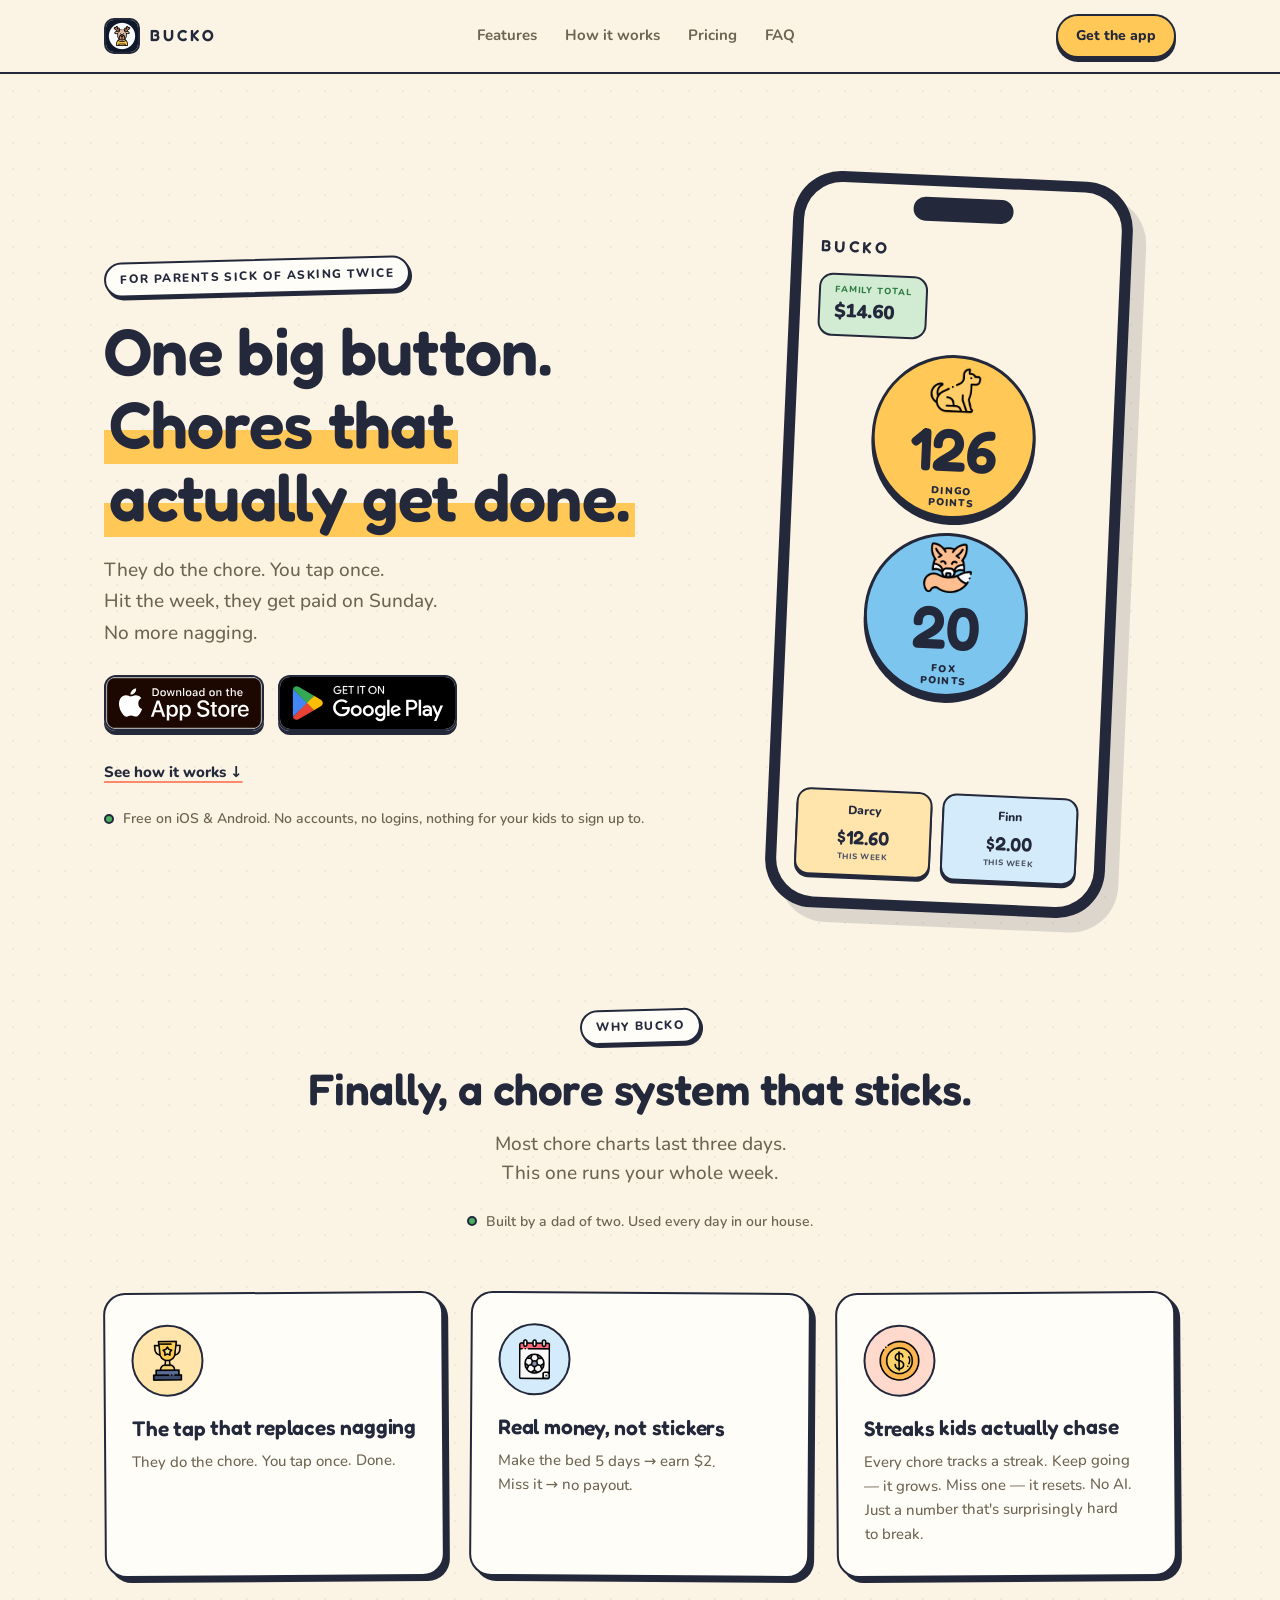
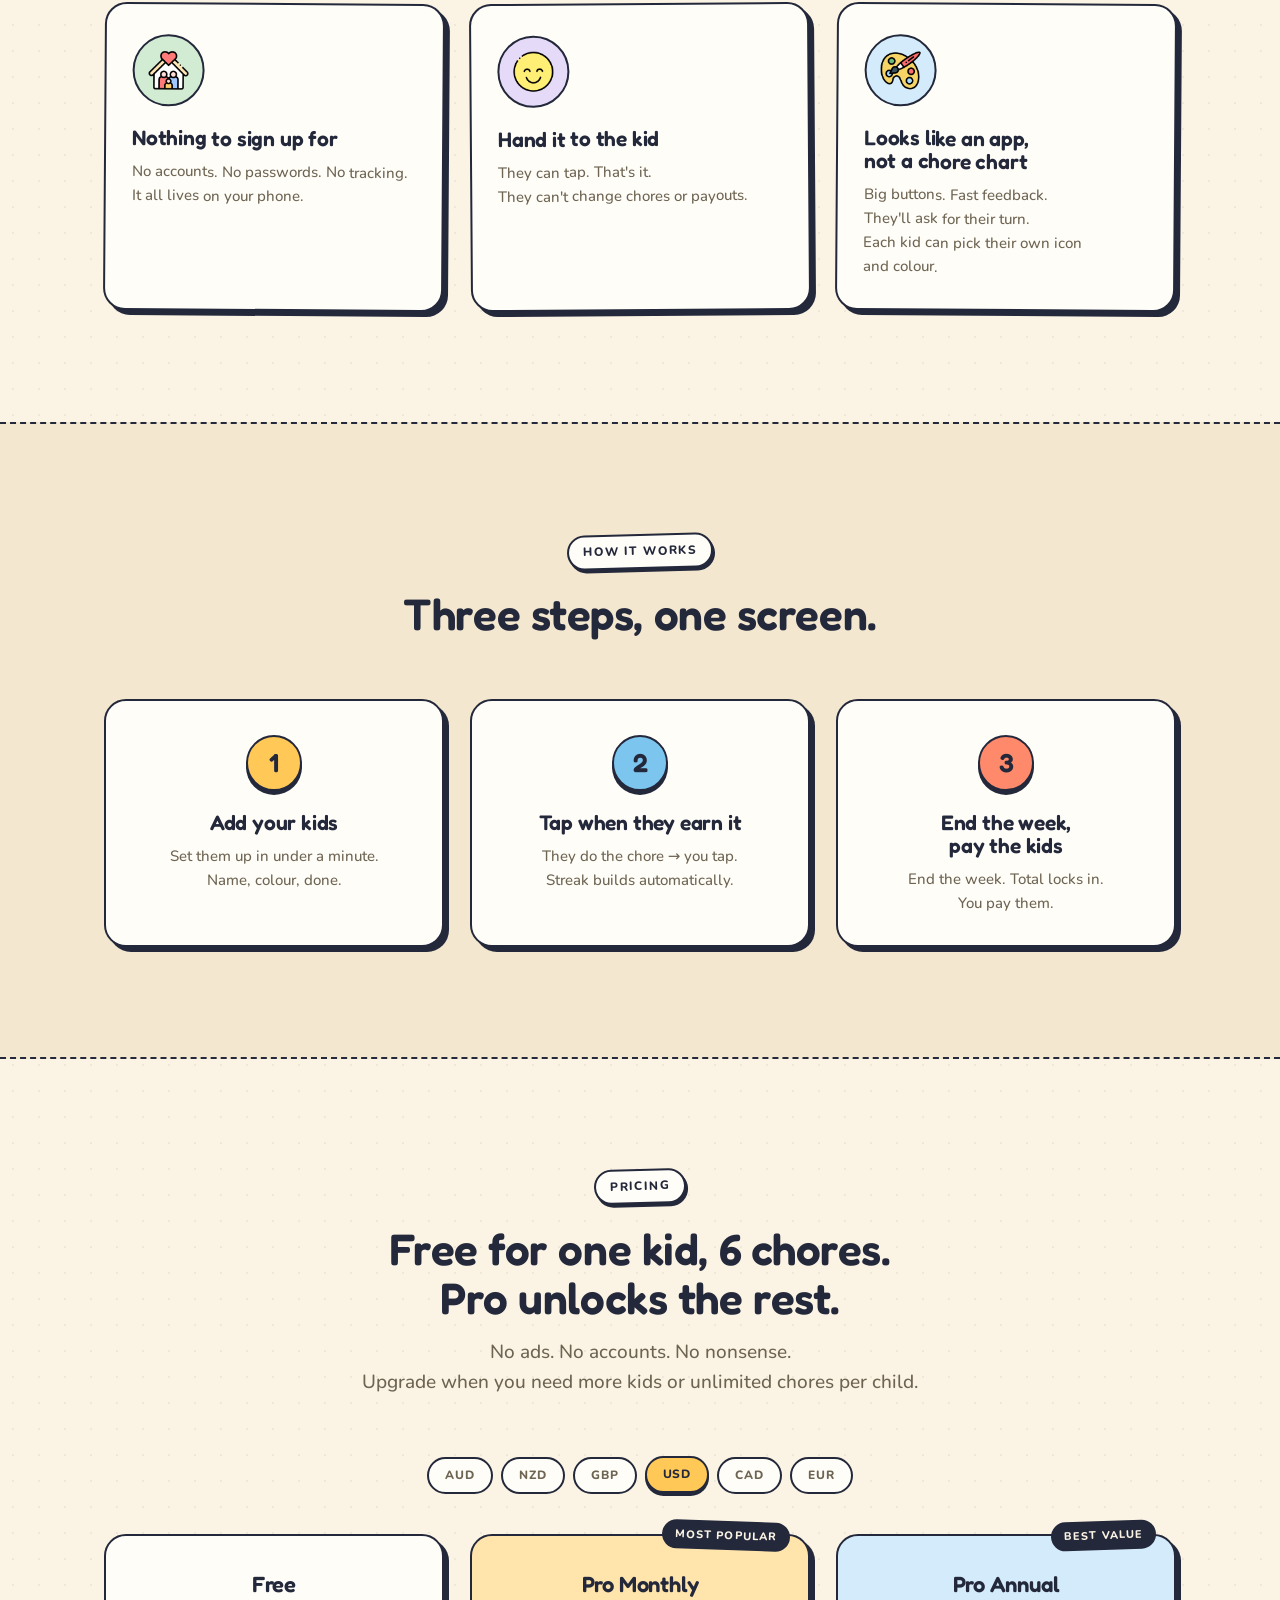
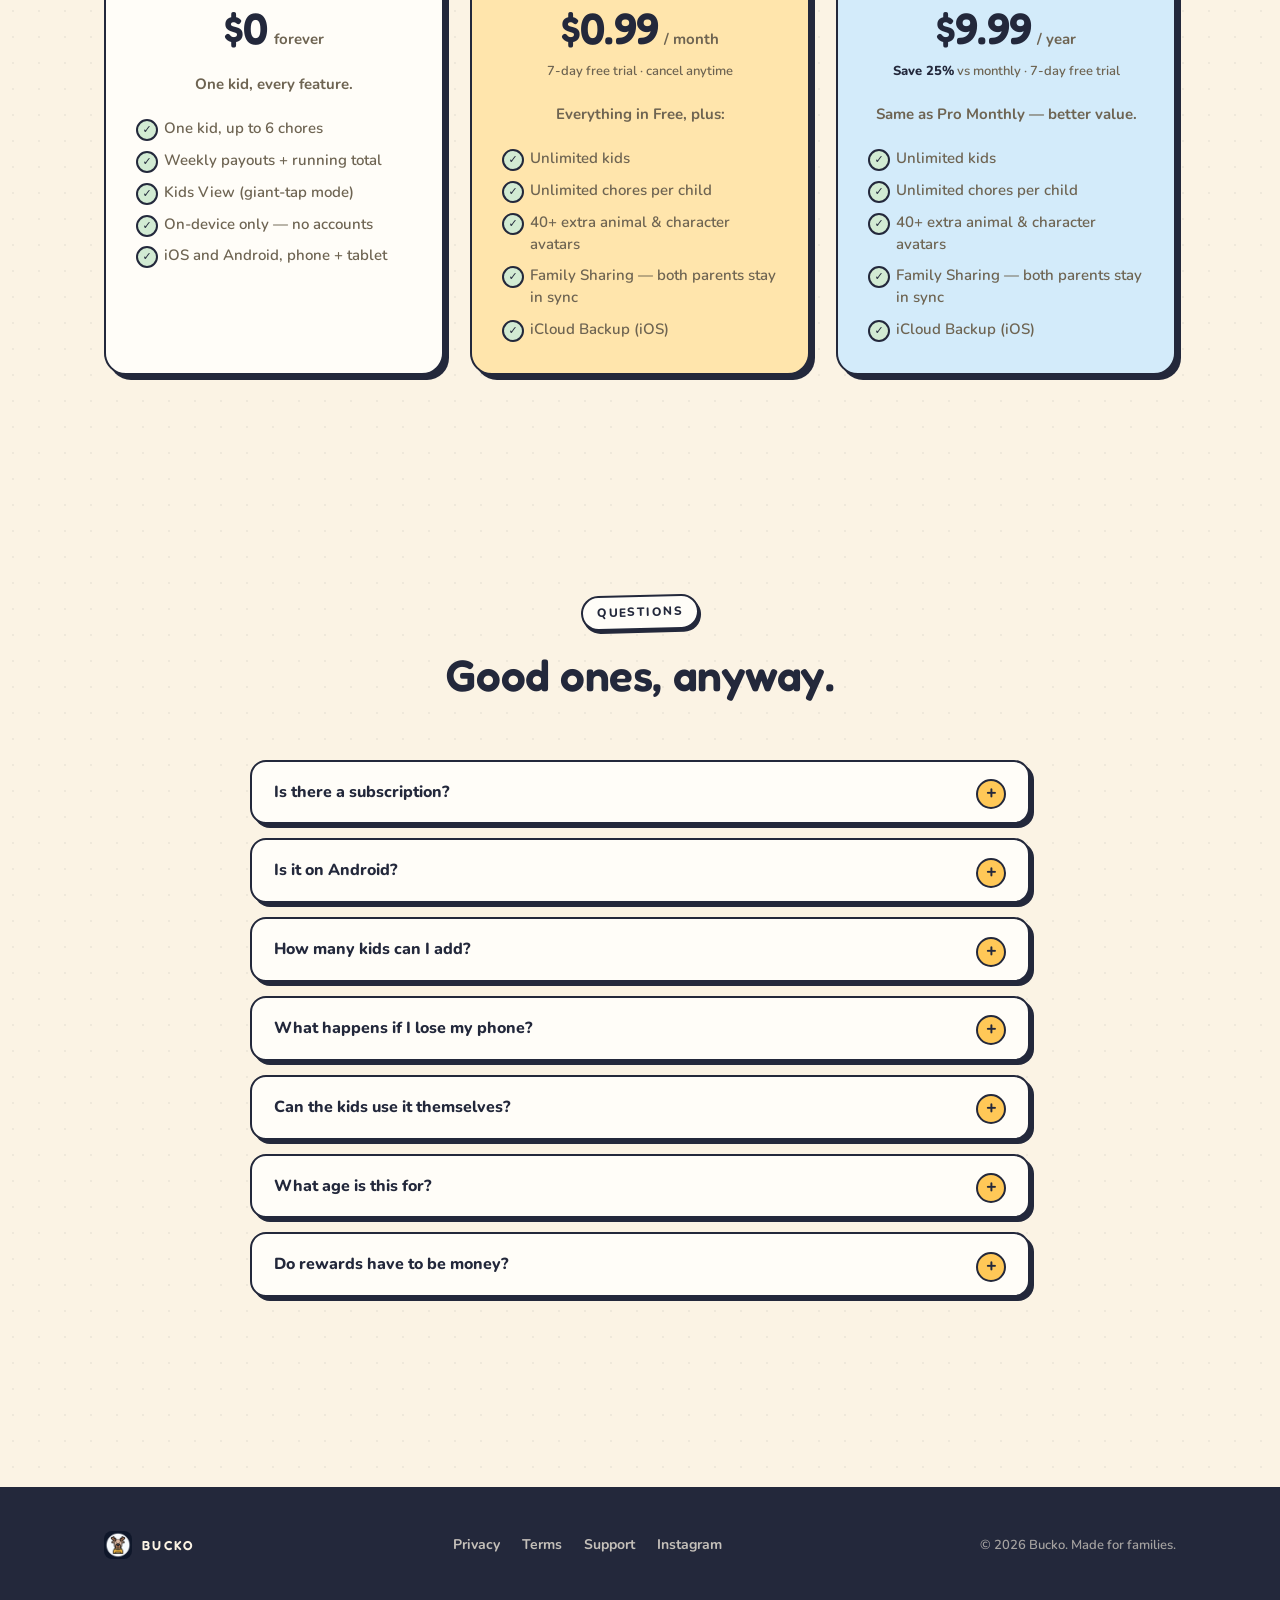
==== commit fda719c2: "Build 23: self-host Google Play badge — Wikimedia hotlink was failing to load https://claude.ai/code" ====
--- a/index.html
+++ b/index.html
@@ -55,7 +55,7 @@
             <img class="badge-img" src="assets/appstore-badge.svg" alt="Download on the App Store" height="52" />
           </a>
           <a class="badge-wrap" href="https://bit.ly/buckoandroid" target="_blank" rel="noopener" aria-label="Get it on Google Play">
-            <img class="badge-img" src="https://upload.wikimedia.org/wikipedia/commons/7/78/Google_Play_Store_badge_EN.svg" alt="Get it on Google Play" height="52" />
+            <img class="badge-img" src="assets/playstore-badge.svg" alt="Get it on Google Play" height="52" />
           </a>
         </div>
         <div class="hero-actions">
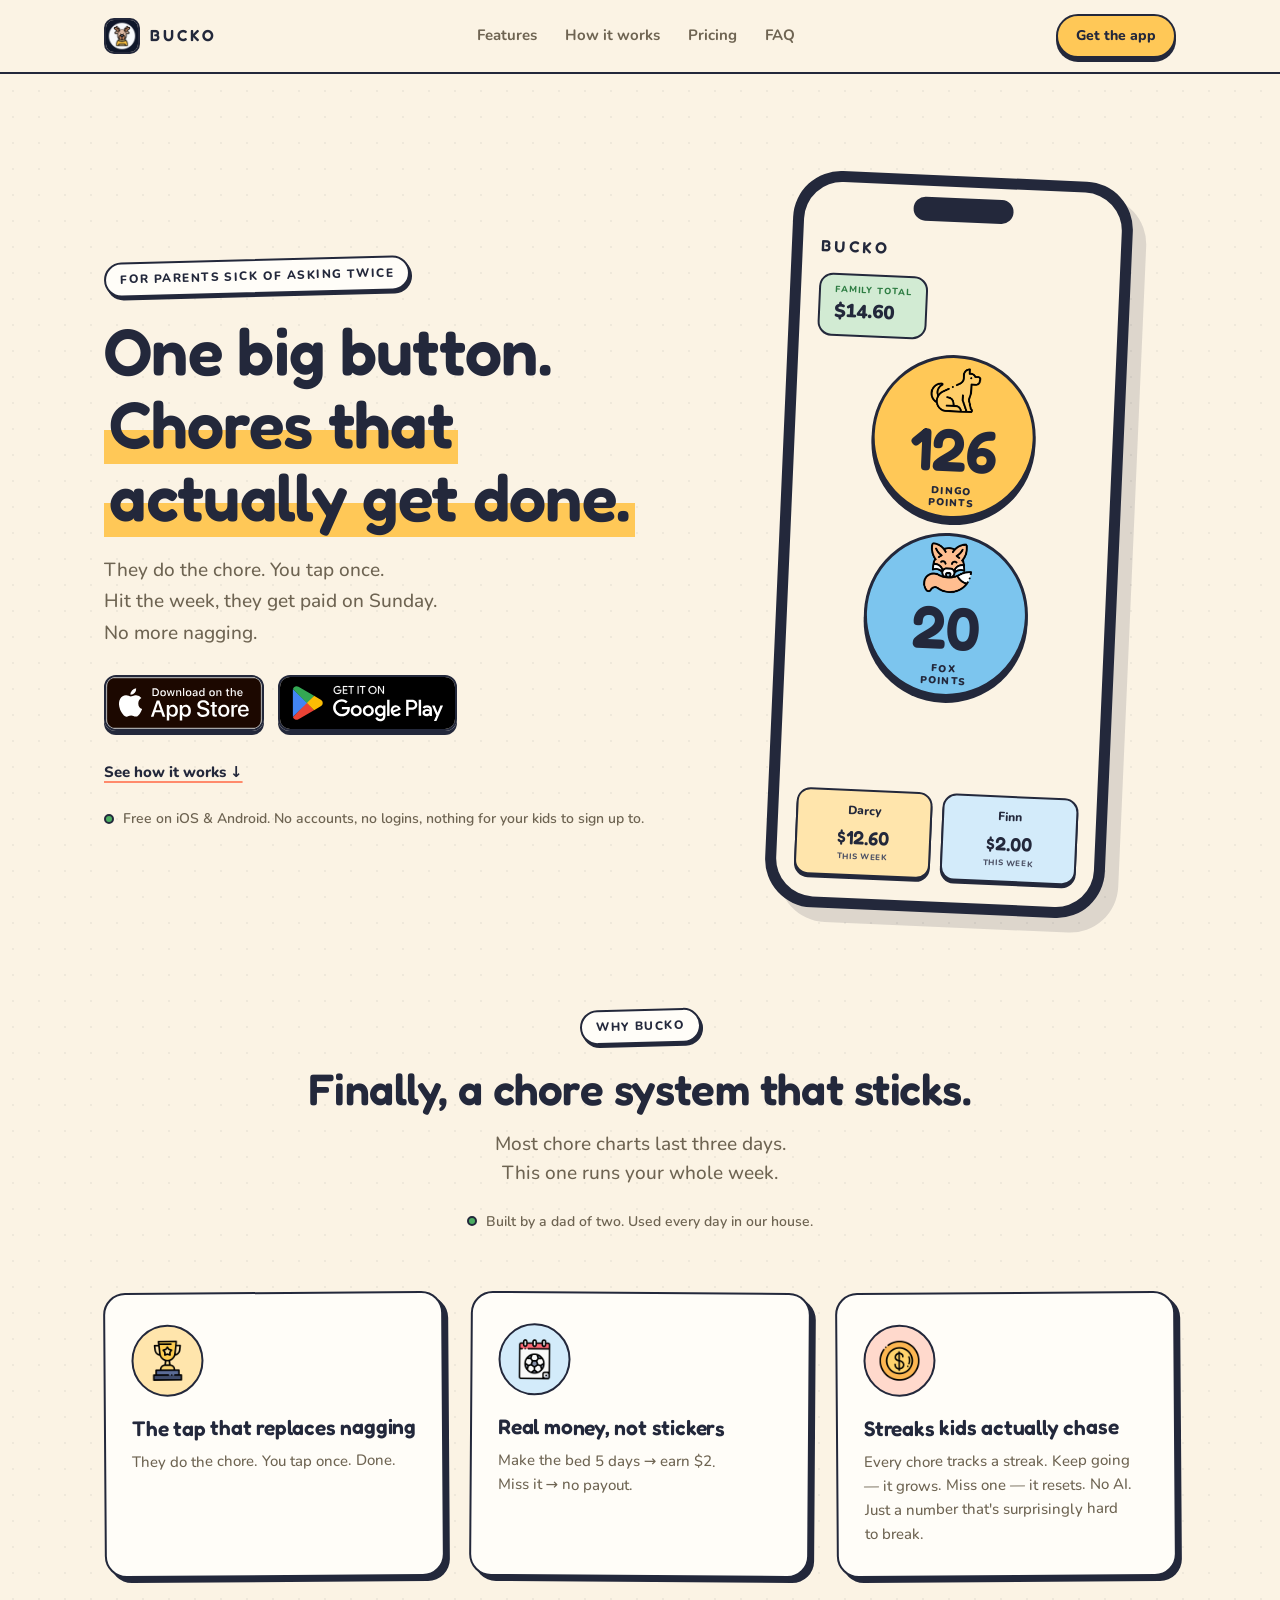
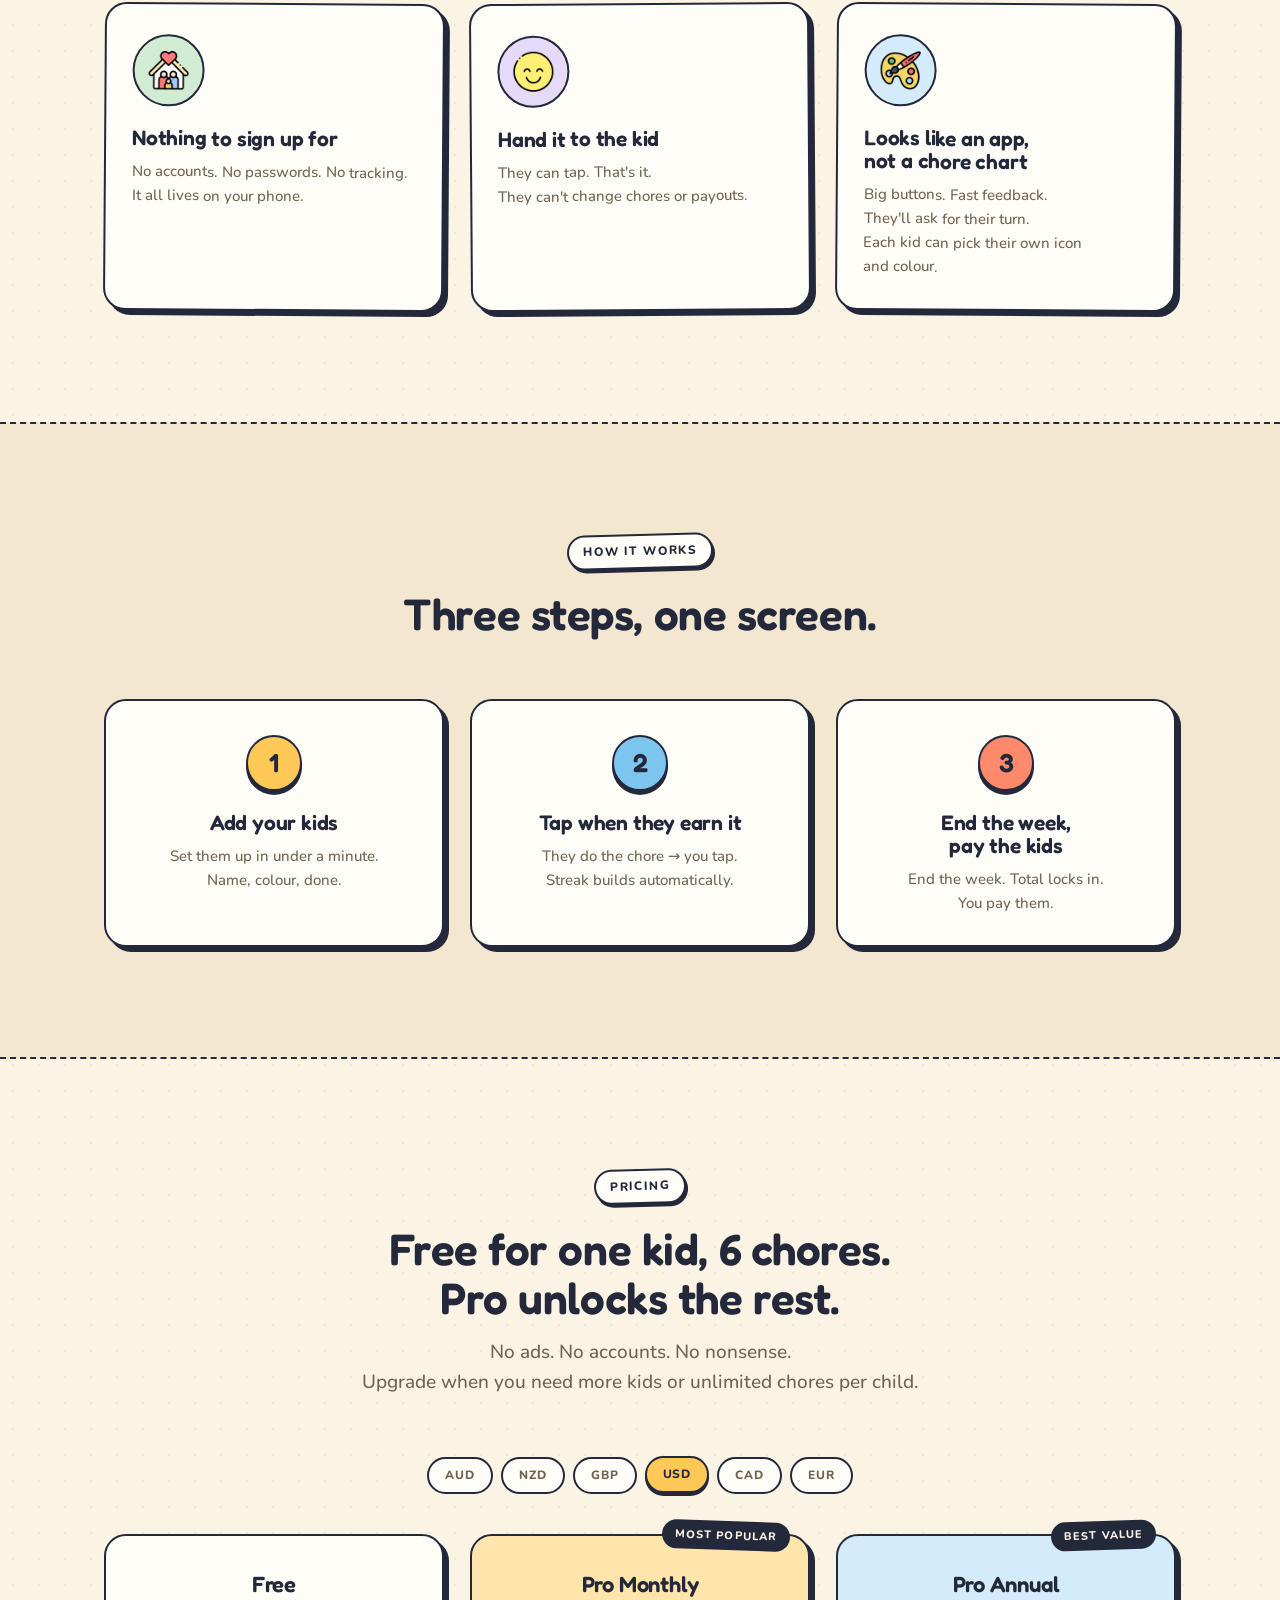
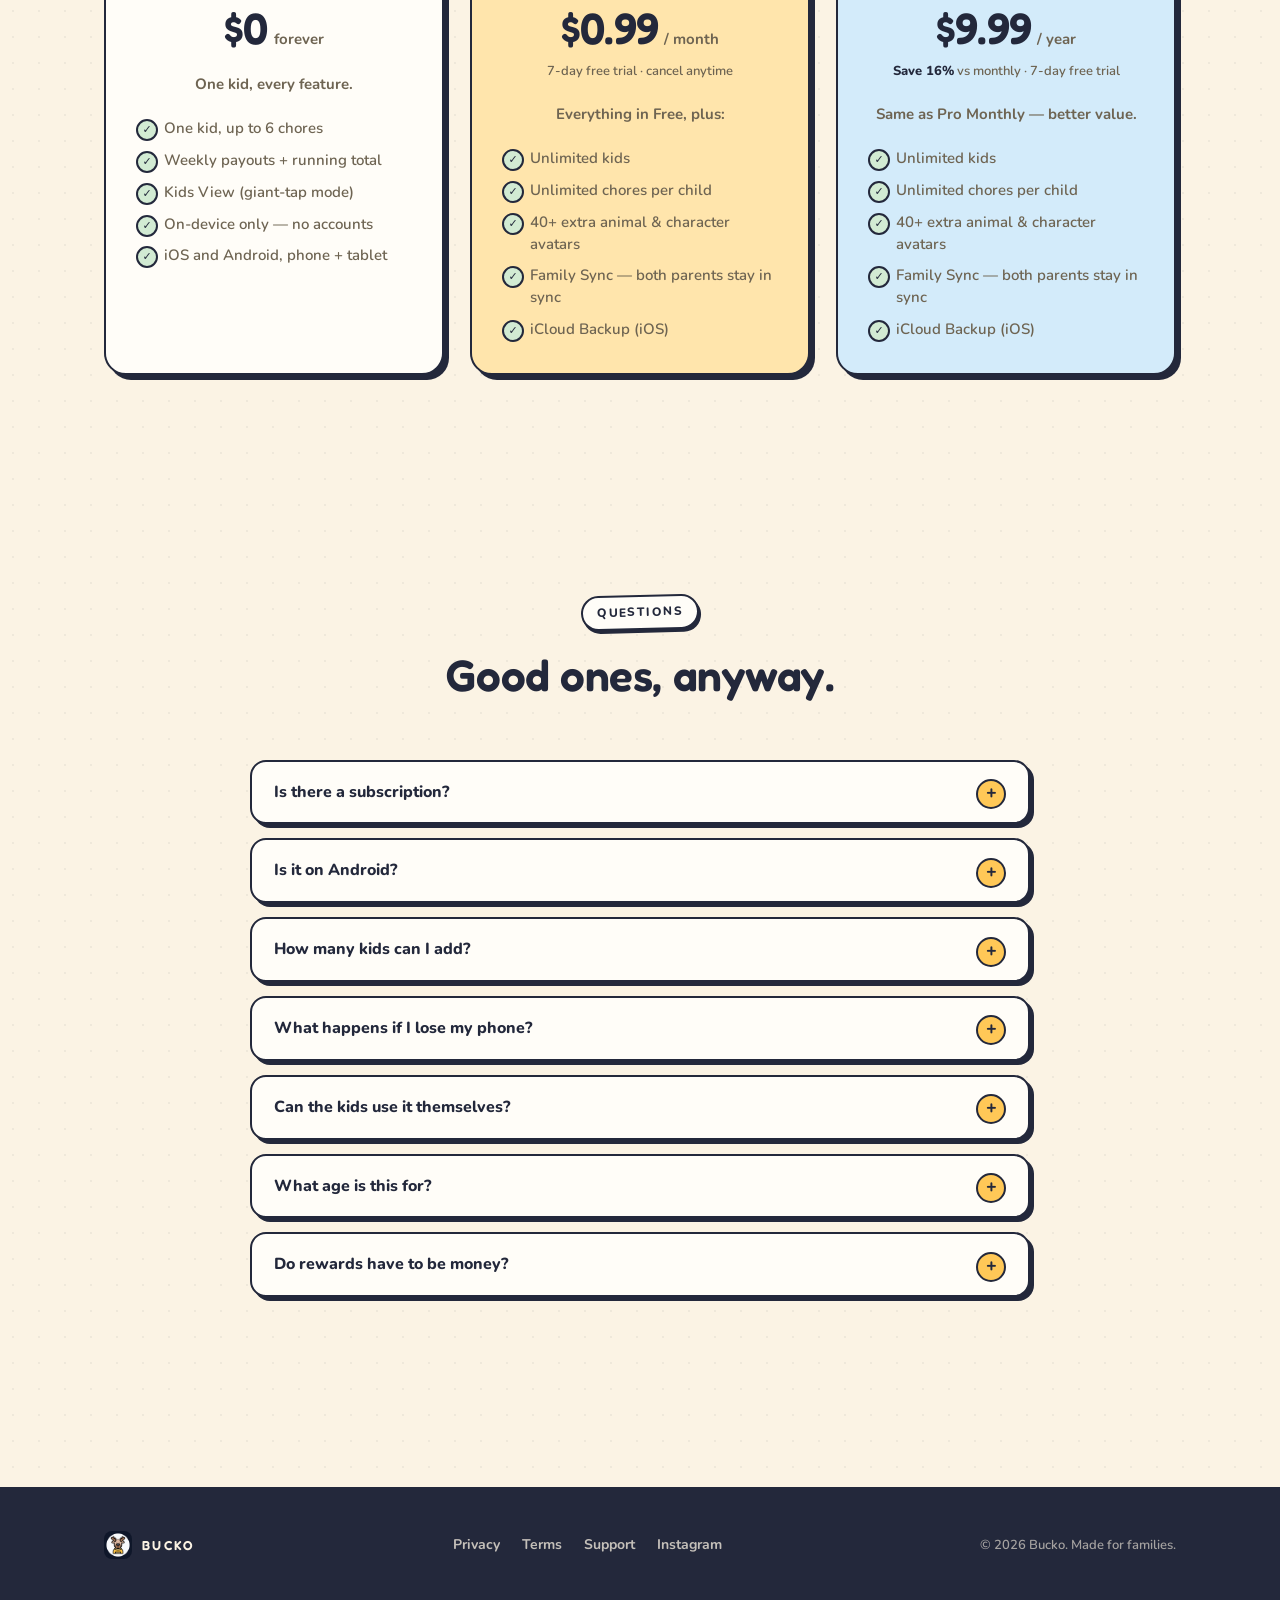
==== commit 47ec5581: "Site content fixes: honest per-currency savings, stale export/iCloud copy, Family Sync rename - Pro " ====
--- a/index.html
+++ b/index.html
@@ -14,16 +14,37 @@
   <meta property="og:url" content="https://getbucko.com" />
   <meta property="og:type" content="website" />
   <meta name="twitter:card" content="summary_large_image" />
+  <link rel="canonical" href="https://getbucko.com/" />
 
   <link rel="icon" type="image/png" href="assets/favicon.png" />
-  <link rel="apple-touch-icon" href="assets/icon.png" />
+  <link rel="apple-touch-icon" href="assets/apple-touch-icon.png" />
+  <link rel="preload" href="assets/fonts/fredoka-600.woff2" as="font" type="font/woff2" crossorigin />
+  <link rel="preload" href="assets/fonts/nunito-500.woff2" as="font" type="font/woff2" crossorigin />
   <link rel="stylesheet" href="styles.css" />
+
+  <script type="application/ld+json">
+  {
+    "@context": "https://schema.org",
+    "@type": "MobileApplication",
+    "name": "Bucko",
+    "operatingSystem": "iOS, Android",
+    "applicationCategory": "LifestyleApplication",
+    "description": "Bucko turns the weekly chore fight into a game kids want to play — one giant tap, real pocket money on Sunday, zero nagging.",
+    "url": "https://getbucko.com/",
+    "image": "https://getbucko.com/assets/icon.png",
+    "offers": [
+      { "@type": "Offer", "price": "0", "priceCurrency": "AUD", "description": "Free — one kid, up to 6 chores" },
+      { "@type": "Offer", "price": "1.99", "priceCurrency": "AUD", "description": "Bucko Pro Monthly" },
+      { "@type": "Offer", "price": "17.99", "priceCurrency": "AUD", "description": "Bucko Pro Annual" }
+    ]
+  }
+  </script>
 </head>
 <body>
   <header class="nav">
     <div class="wrap nav-inner">
       <a href="#" class="brand">
-        <img src="assets/icon.png" alt="" width="36" height="36" />
+        <img src="assets/icon-72.png" alt="" width="36" height="36" />
         <span>BUCKO</span>
       </a>
       <nav class="nav-links" aria-label="Primary">
@@ -233,7 +254,7 @@
             <li>Unlimited kids</li>
             <li>Unlimited chores per child</li>
             <li>40+ extra animal &amp; character avatars</li>
-            <li>Family Sharing — both parents stay in sync</li>
+            <li>Family Sync — both parents stay in sync</li>
             <li>iCloud Backup (iOS)</li>
           </ul>
         </article>
@@ -245,14 +266,14 @@
               <span class="price-amount" id="price-annual">A$17.99</span>
               <span class="price-period">/ year</span>
             </div>
-            <div class="price-alt"><strong>Save 25%</strong> vs monthly · 7-day free trial</div>
+            <div class="price-alt" id="price-savings"><strong>Save 25%</strong> vs monthly · 7-day free trial</div>
           </div>
           <p class="price-lede">Same as Pro Monthly — better value.</p>
           <ul class="price-list">
             <li>Unlimited kids</li>
             <li>Unlimited chores per child</li>
             <li>40+ extra animal &amp; character avatars</li>
-            <li>Family Sharing — both parents stay in sync</li>
+            <li>Family Sync — both parents stay in sync</li>
             <li>iCloud Backup (iOS)</li>
           </ul>
         </article>
@@ -282,7 +303,7 @@
         </details>
         <details class="faq-item reveal">
           <summary>What happens if I lose my phone?</summary>
-          <p>Back up to a file any time and restore on a new phone. iCloud (iOS) and Google Drive (Android) sync is on the way for Pro — family data travels automatically.</p>
+          <p>Your Bucko data is included in your phone's standard backup — iCloud Backup on iOS, Google Auto Backup on Android — so restoring your phone restores Bucko too. Pro adds its own iCloud backup of your app data (iOS) and Family Sync, which keeps a second parent's device in sync in real time — a live copy of everything.</p>
         </details>
         <details class="faq-item reveal">
           <summary>Can the kids use it themselves?</summary>
@@ -303,7 +324,7 @@
   <footer class="footer">
     <div class="wrap footer-inner">
       <div class="footer-brand">
-        <img src="assets/icon.png" alt="" width="28" height="28" />
+        <img src="assets/icon-72.png" alt="" width="28" height="28" />
         <span>BUCKO</span>
       </div>
       <nav class="footer-links" aria-label="Legal">
@@ -318,6 +339,21 @@
     </div>
   </footer>
 
+  <script type="application/ld+json">
+  {
+    "@context": "https://schema.org",
+    "@type": "FAQPage",
+    "mainEntity": [
+      { "@type": "Question", "name": "Is there a subscription?", "acceptedAnswer": { "@type": "Answer", "text": "The free plan covers one kid and up to 6 chores — no ads, no trial countdown, no account. Bucko Pro unlocks unlimited kids and unlimited chores from A$1.99/month or A$17.99/year with a 7-day free trial. Cancel anytime." } },
+      { "@type": "Question", "name": "Is it on Android?", "acceptedAnswer": { "@type": "Answer", "text": "Yes — iOS and Android ship at the same time. Same app, same features, same on-device-only data. Tablets too." } },
+      { "@type": "Question", "name": "How many kids can I add?", "acceptedAnswer": { "@type": "Answer", "text": "One on Free, unlimited on Pro. The layout adapts — one kid gets a huge central button, two stack side by side, three-plus go to a grid." } },
+      { "@type": "Question", "name": "What happens if I lose my phone?", "acceptedAnswer": { "@type": "Answer", "text": "Your Bucko data is included in your phone's standard backup — iCloud Backup on iOS, Google Auto Backup on Android — so restoring your phone restores Bucko too. Pro adds its own iCloud backup of your app data (iOS) and Family Sync, which keeps a second parent's device in sync in real time." } },
+      { "@type": "Question", "name": "Can the kids use it themselves?", "acceptedAnswer": { "@type": "Answer", "text": "Yes — Kids View turns the phone into giant tap-targets. They can't change chores or payouts. One tap puts you back in control." } },
+      { "@type": "Question", "name": "What age is this for?", "acceptedAnswer": { "@type": "Answer", "text": "Best for kids roughly 4 to 13." } },
+      { "@type": "Question", "name": "Do rewards have to be money?", "acceptedAnswer": { "@type": "Answer", "text": "No. Points can be anything — money, screen time, treats." } }
+    ]
+  }
+  </script>
   <script src="script.js"></script>
 </body>
 </html>
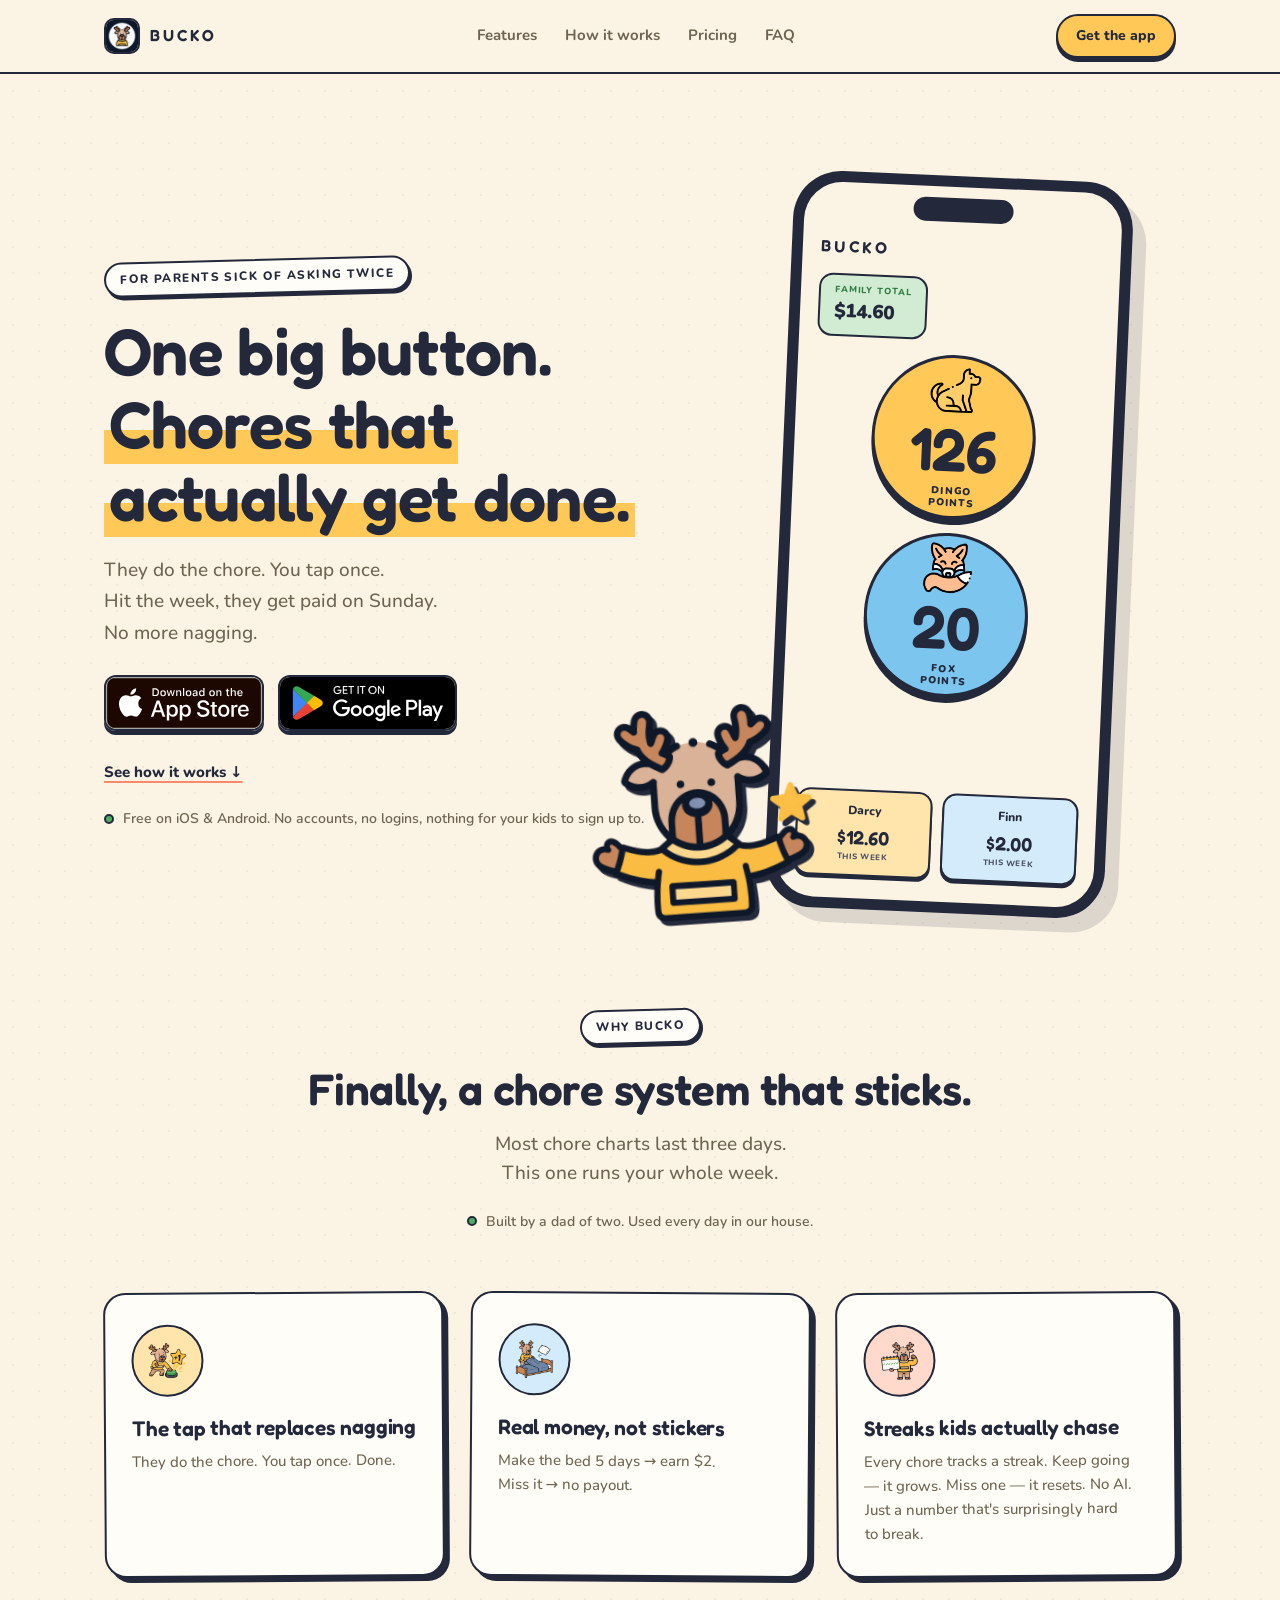
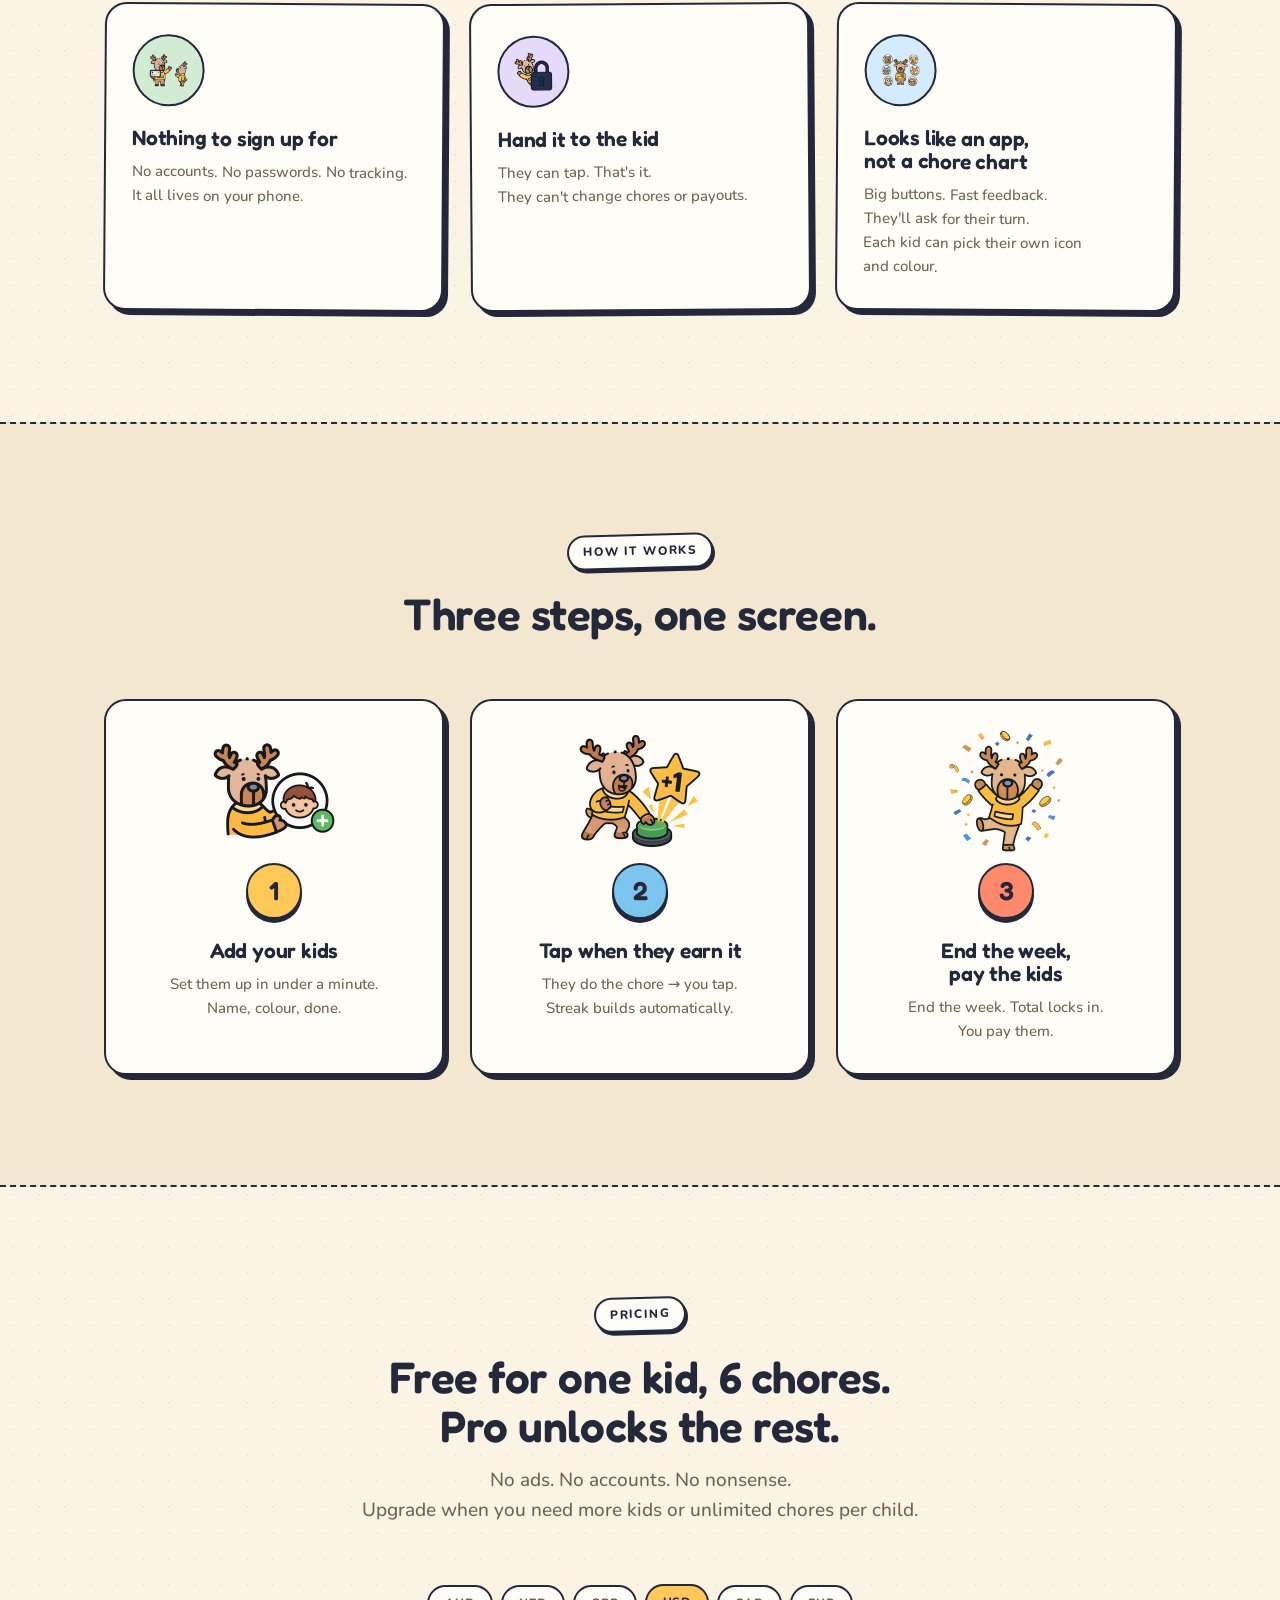
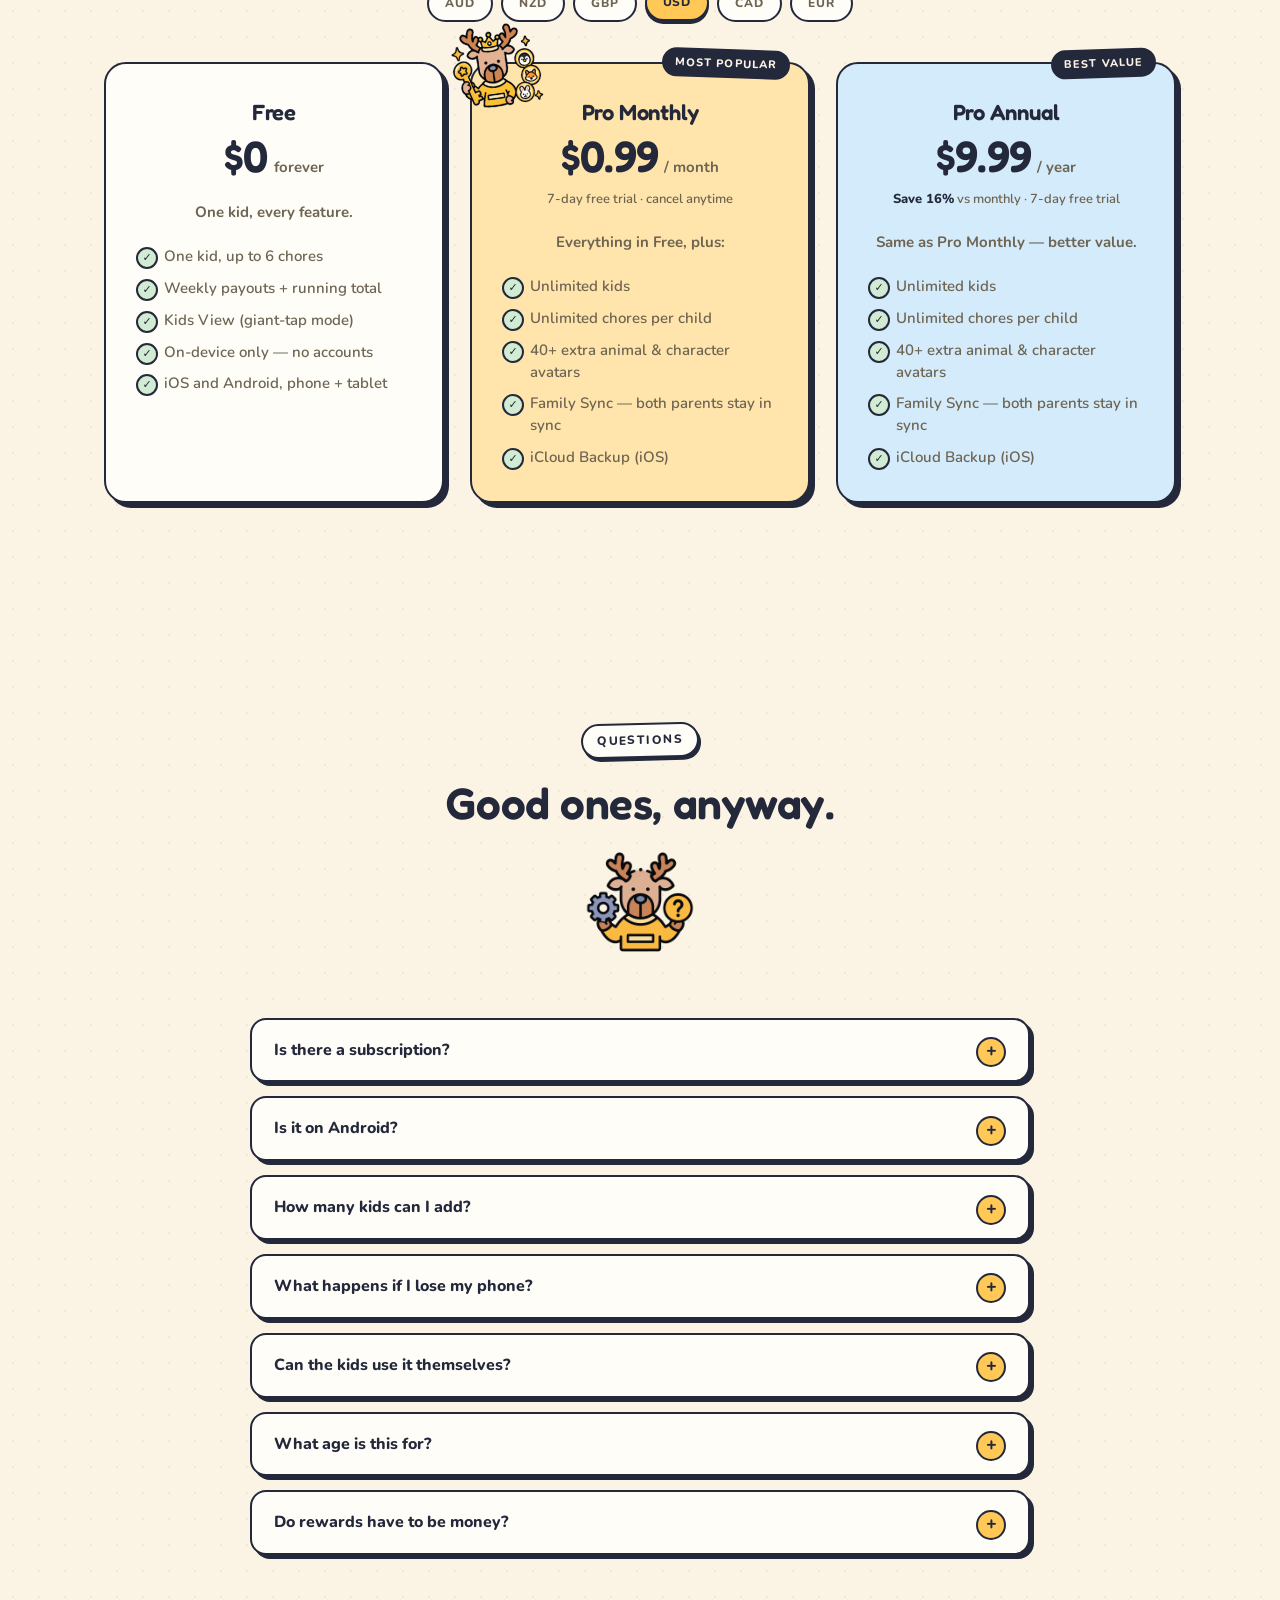
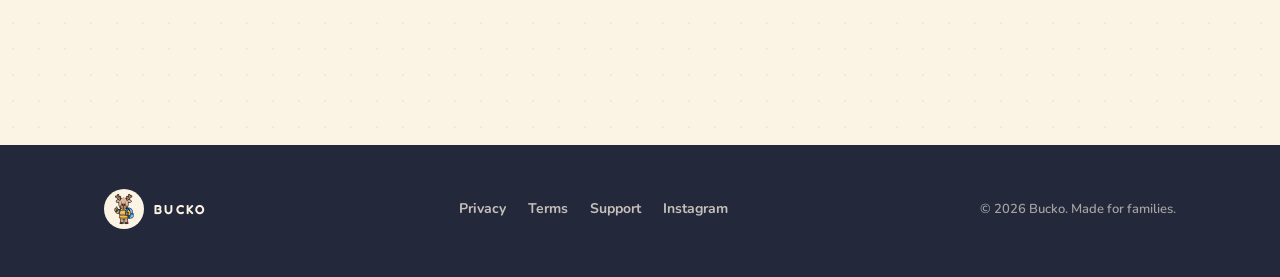
==== commit 58793df4: "Build 26: Bucko character across the site, real OG card, Play feature graphic Adds assets/character " ====
--- a/index.html
+++ b/index.html
@@ -10,10 +10,17 @@
   <!-- Open Graph -->
   <meta property="og:title" content="Bucko — Kids push back. Bucko makes them line up." />
   <meta property="og:description" content="Turn the weekly chore fight into a game your kids actually want to play. One tap, real pocket money, no more nagging." />
-  <meta property="og:image" content="https://getbucko.com/assets/icon.png" />
+  <meta property="og:image" content="https://getbucko.com/assets/og-card.png" />
+  <meta property="og:image:width" content="1200" />
+  <meta property="og:image:height" content="630" />
+  <meta property="og:image:alt" content="Bucko, a cartoon deer in a yellow jumper, waving. Kids push back. Bucko makes them line up." />
+  <meta property="og:site_name" content="Bucko" />
   <meta property="og:url" content="https://getbucko.com" />
   <meta property="og:type" content="website" />
   <meta name="twitter:card" content="summary_large_image" />
+  <meta name="twitter:title" content="Bucko — Kids push back. Bucko makes them line up." />
+  <meta name="twitter:description" content="Turn the weekly chore fight into a game your kids actually want to play. One tap, real pocket money, no more nagging." />
+  <meta name="twitter:image" content="https://getbucko.com/assets/og-card.png" />
   <link rel="canonical" href="https://getbucko.com/" />
 
   <link rel="icon" type="image/png" href="assets/favicon.png" />
@@ -31,7 +38,7 @@
     "applicationCategory": "LifestyleApplication",
     "description": "Bucko turns the weekly chore fight into a game kids want to play — one giant tap, real pocket money on Sunday, zero nagging.",
     "url": "https://getbucko.com/",
-    "image": "https://getbucko.com/assets/icon.png",
+    "image": "https://getbucko.com/assets/og-card.png",
     "offers": [
       { "@type": "Offer", "price": "0", "priceCurrency": "AUD", "description": "Free — one kid, up to 6 chores" },
       { "@type": "Offer", "price": "1.99", "priceCurrency": "AUD", "description": "Bucko Pro Monthly" },
@@ -88,8 +95,9 @@
         </div>
       </div>
 
-      <div class="hero-visual reveal" aria-hidden="true">
-        <div class="phone">
+      <div class="hero-visual reveal">
+        <img class="hero-mascot" src="assets/character/onboarding-welcome.png" alt="Bucko, a cartoon deer in a yellow jumper, waving hello" width="512" height="512" />
+        <div class="phone" aria-hidden="true">
           <div class="phone-notch"></div>
           <div class="phone-screen">
             <div class="phone-brand">BUCKO</div>
@@ -144,32 +152,32 @@
       </div>
       <div class="feature-grid">
         <article class="feature reveal">
-          <div class="feature-icon"><img src="assets/ico-trophy.png" alt="" /></div>
+          <div class="feature-icon"><img src="assets/character/tap-button.png" alt="" width="256" height="256" loading="lazy" /></div>
           <h3>The tap that replaces nagging</h3>
           <p>They do the chore. You tap once. Done.</p>
         </article>
         <article class="feature reveal">
-          <div class="feature-icon"><img src="assets/ico-calendar.png" alt="" /></div>
+          <div class="feature-icon"><img src="assets/character/make-bed.png" alt="" width="256" height="256" loading="lazy" /></div>
           <h3>Real money, not stickers</h3>
           <p>Make the bed 5 days → earn $2.<br />Miss it → no payout.</p>
         </article>
         <article class="feature reveal">
-          <div class="feature-icon"><img src="assets/ico-coin.png" alt="" /></div>
+          <div class="feature-icon"><img src="assets/character/streak-calendar.png" alt="" width="256" height="256" loading="lazy" /></div>
           <h3>Streaks kids actually chase</h3>
           <p>Every chore tracks a streak. Keep going — it grows. Miss one — it resets. No AI. Just a number that's surprisingly hard to break.</p>
         </article>
         <article class="feature reveal">
-          <div class="feature-icon"><img src="assets/ico-home.png" alt="" /></div>
+          <div class="feature-icon"><img src="assets/character/family-sync.png" alt="" width="256" height="256" loading="lazy" /></div>
           <h3>Nothing to sign up for</h3>
           <p>No accounts. No passwords. No tracking.<br />It all lives on your phone.</p>
         </article>
         <article class="feature reveal">
-          <div class="feature-icon"><img src="assets/ico-happy.png" alt="" /></div>
+          <div class="feature-icon"><img src="assets/character/kids-mode-lock.png" alt="" width="256" height="256" loading="lazy" /></div>
           <h3>Hand it to the kid</h3>
           <p>They can tap. That's it.<br />They can't change chores or payouts.</p>
         </article>
         <article class="feature reveal">
-          <div class="feature-icon"><img src="assets/ico-art.png" alt="" /></div>
+          <div class="feature-icon"><img src="assets/character/pro-avatars.png" alt="" width="256" height="256" loading="lazy" /></div>
           <h3>Looks like an app, not a chore chart</h3>
           <p>Big buttons. Fast feedback.<br />They'll ask for their turn.<br />Each kid can pick their own icon and colour.</p>
         </article>
@@ -187,16 +195,19 @@
 
       <div class="steps">
         <div class="step reveal">
+          <img class="step-art" src="assets/character/add-first-child.png" alt="Bucko adding a child" width="256" height="256" loading="lazy" />
           <div class="step-num">1</div>
           <h3>Add your kids</h3>
           <p>Set them up in under a minute.<br />Name, colour, done.</p>
         </div>
         <div class="step reveal">
+          <img class="step-art" src="assets/character/tap-button.png" alt="Bucko tapping the big green button" width="256" height="256" loading="lazy" />
           <div class="step-num">2</div>
           <h3>Tap when they earn it</h3>
           <p>They do the chore → you tap.<br />Streak builds automatically.</p>
         </div>
         <div class="step reveal">
+          <img class="step-art" src="assets/character/pay-day.png" alt="Bucko celebrating pay day with confetti" width="256" height="256" loading="lazy" />
           <div class="step-num">3</div>
           <h3>End the week, pay the kids</h3>
           <p>End the week. Total locks in.<br />You pay them.</p>
@@ -241,6 +252,7 @@
         </article>
         <article class="price-card price-card-featured reveal">
           <span class="price-badge">Most popular</span>
+          <img class="price-art" src="assets/character/pro-paywall.png" alt="" width="256" height="256" loading="lazy" />
           <div class="price-card-head">
             <h3>Pro Monthly</h3>
             <div class="price">
@@ -287,6 +299,7 @@
       <div class="section-head reveal">
         <span class="eyebrow">Questions</span>
         <h2>Good ones, anyway.</h2>
+        <img class="faq-art" src="assets/character/settings-help.png" alt="" width="256" height="256" loading="lazy" />
       </div>
       <div class="faq-list">
         <details class="faq-item reveal">
@@ -324,7 +337,7 @@
   <footer class="footer">
     <div class="wrap footer-inner">
       <div class="footer-brand">
-        <img src="assets/icon-72.png" alt="" width="28" height="28" />
+        <span class="footer-mascot"><img src="assets/character/backpack.png" alt="" width="256" height="256" loading="lazy" /></span>
         <span>BUCKO</span>
       </div>
       <nav class="footer-links" aria-label="Legal">
--- a/styles.css
+++ b/styles.css
@@ -290,6 +290,21 @@
 .hero-visual {
   display: flex;
   justify-content: center;
+  position: relative;
+}
+.hero-mascot {
+  position: absolute;
+  left: calc(50% - 366px);
+  bottom: -18px;
+  width: 236px;
+  height: 236px;
+  z-index: 2;
+  transform: rotate(-4deg);
+  filter: drop-shadow(4px 5px 0 var(--ink));
+}
+@media (max-width: 900px) {
+  .hero-visual { flex-direction: column; align-items: center; gap: 4px; }
+  .hero-mascot { position: static; width: 150px; height: 150px; transform: none; }
 }
 .phone {
   position: relative;
@@ -456,6 +471,12 @@
 .feature h3 { margin-bottom: 10px; }
 .feature p { color: var(--text-dim); font-size: 15px; line-height: 1.6; }
 
+.faq-art {
+  width: 112px;
+  height: 112px;
+  margin: 18px auto 0;
+}
+
 /* How it works */
 .how {
   background: var(--paper-dim);
@@ -481,6 +502,11 @@
   display: flex;
   flex-direction: column;
   align-items: center;
+}
+.step-art {
+  width: 128px;
+  height: 128px;
+  margin: -8px auto 8px;
 }
 .step-num {
   font-family: var(--font-display);
@@ -537,6 +563,15 @@
 .price-card-head .price { justify-content: center; }
 .price-card .price-lede { text-align: center; }
 .price-card-featured { background: var(--yellow-soft); }
+.price-art {
+  position: absolute;
+  top: -44px;
+  left: -22px;
+  width: 92px;
+  height: 92px;
+  transform: rotate(-8deg);
+  pointer-events: none;
+}
 .price-card-value { background: var(--sky-soft); }
 .price-badge {
   position: absolute;
@@ -690,6 +725,16 @@
   font-size: 13px;
 }
 .footer-brand img { border-radius: 8px; }
+.footer-mascot {
+  width: 40px; height: 40px;
+  border-radius: 50%;
+  background: var(--paper);
+  display: inline-flex;
+  align-items: center;
+  justify-content: center;
+  padding: 4px;
+}
+.footer-mascot img { width: 100%; height: 100%; border-radius: 0; }
 .footer-links {
   display: flex;
   gap: 22px;
